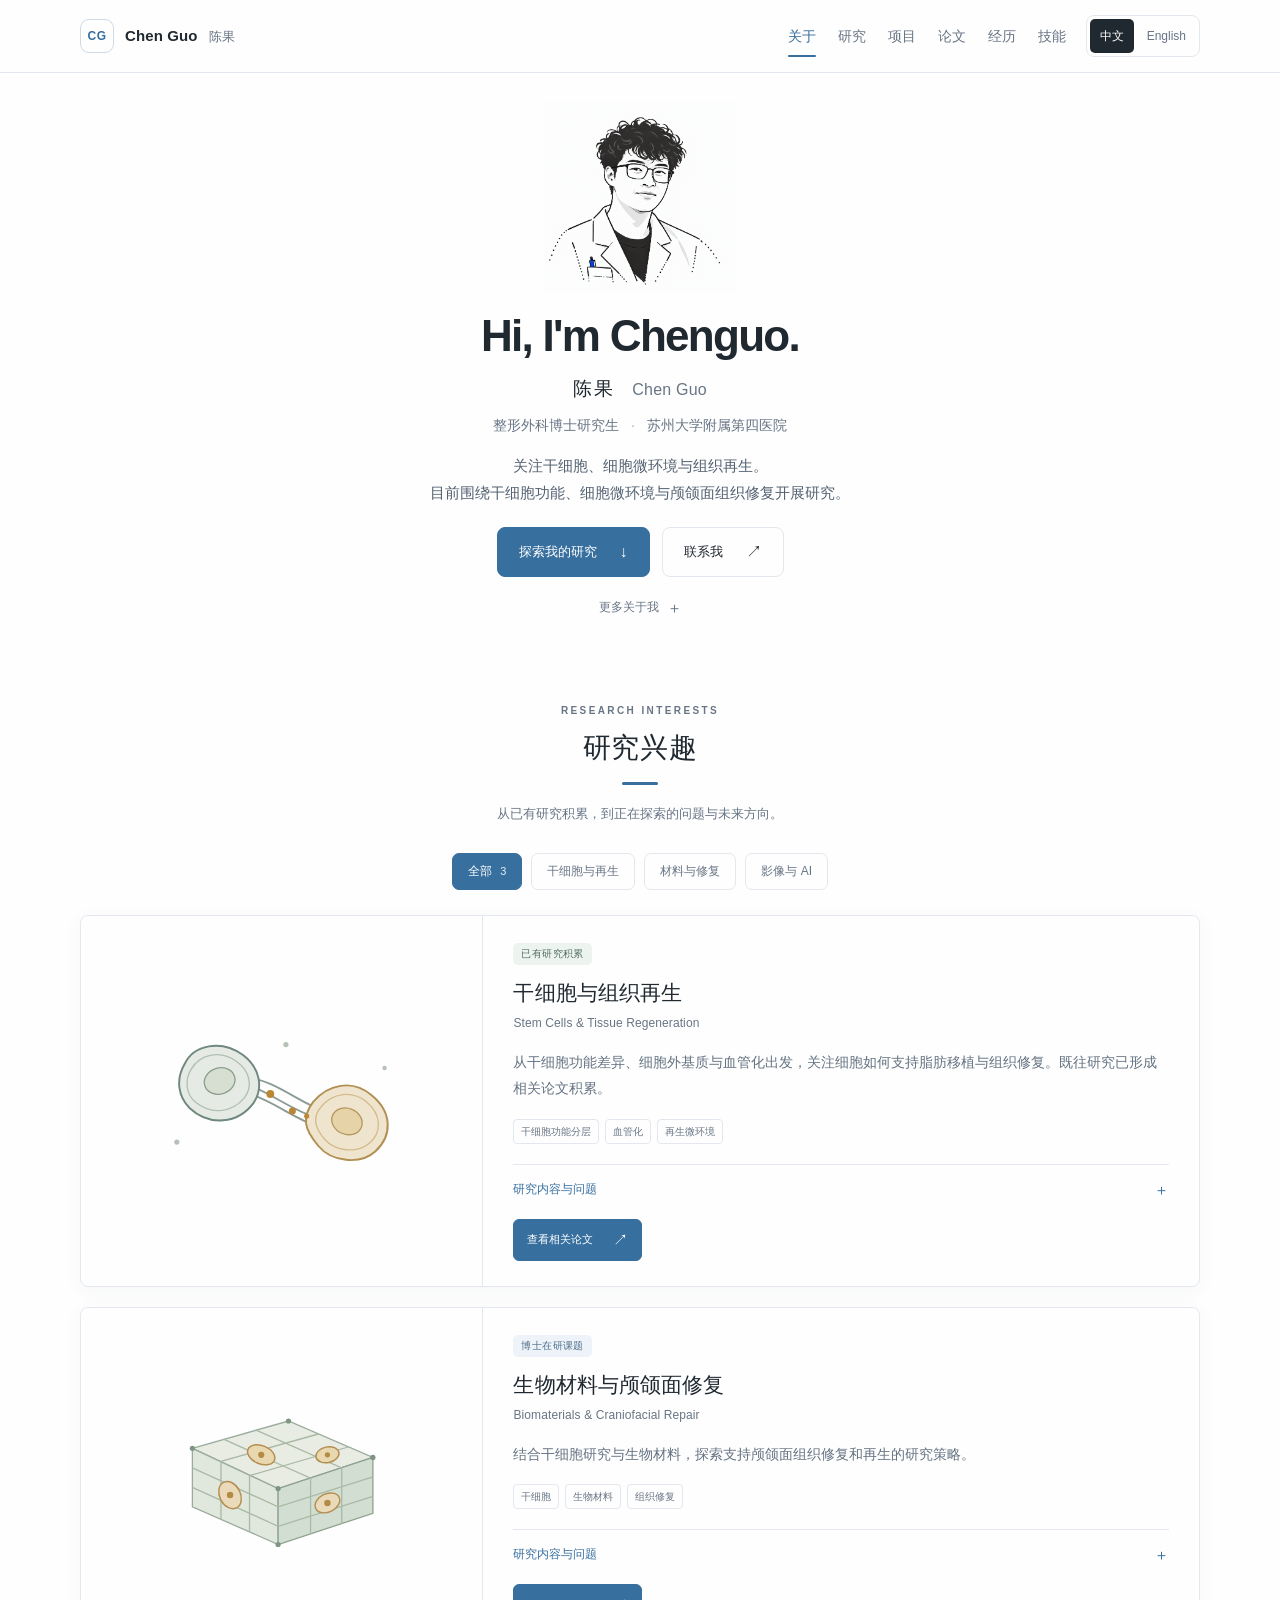
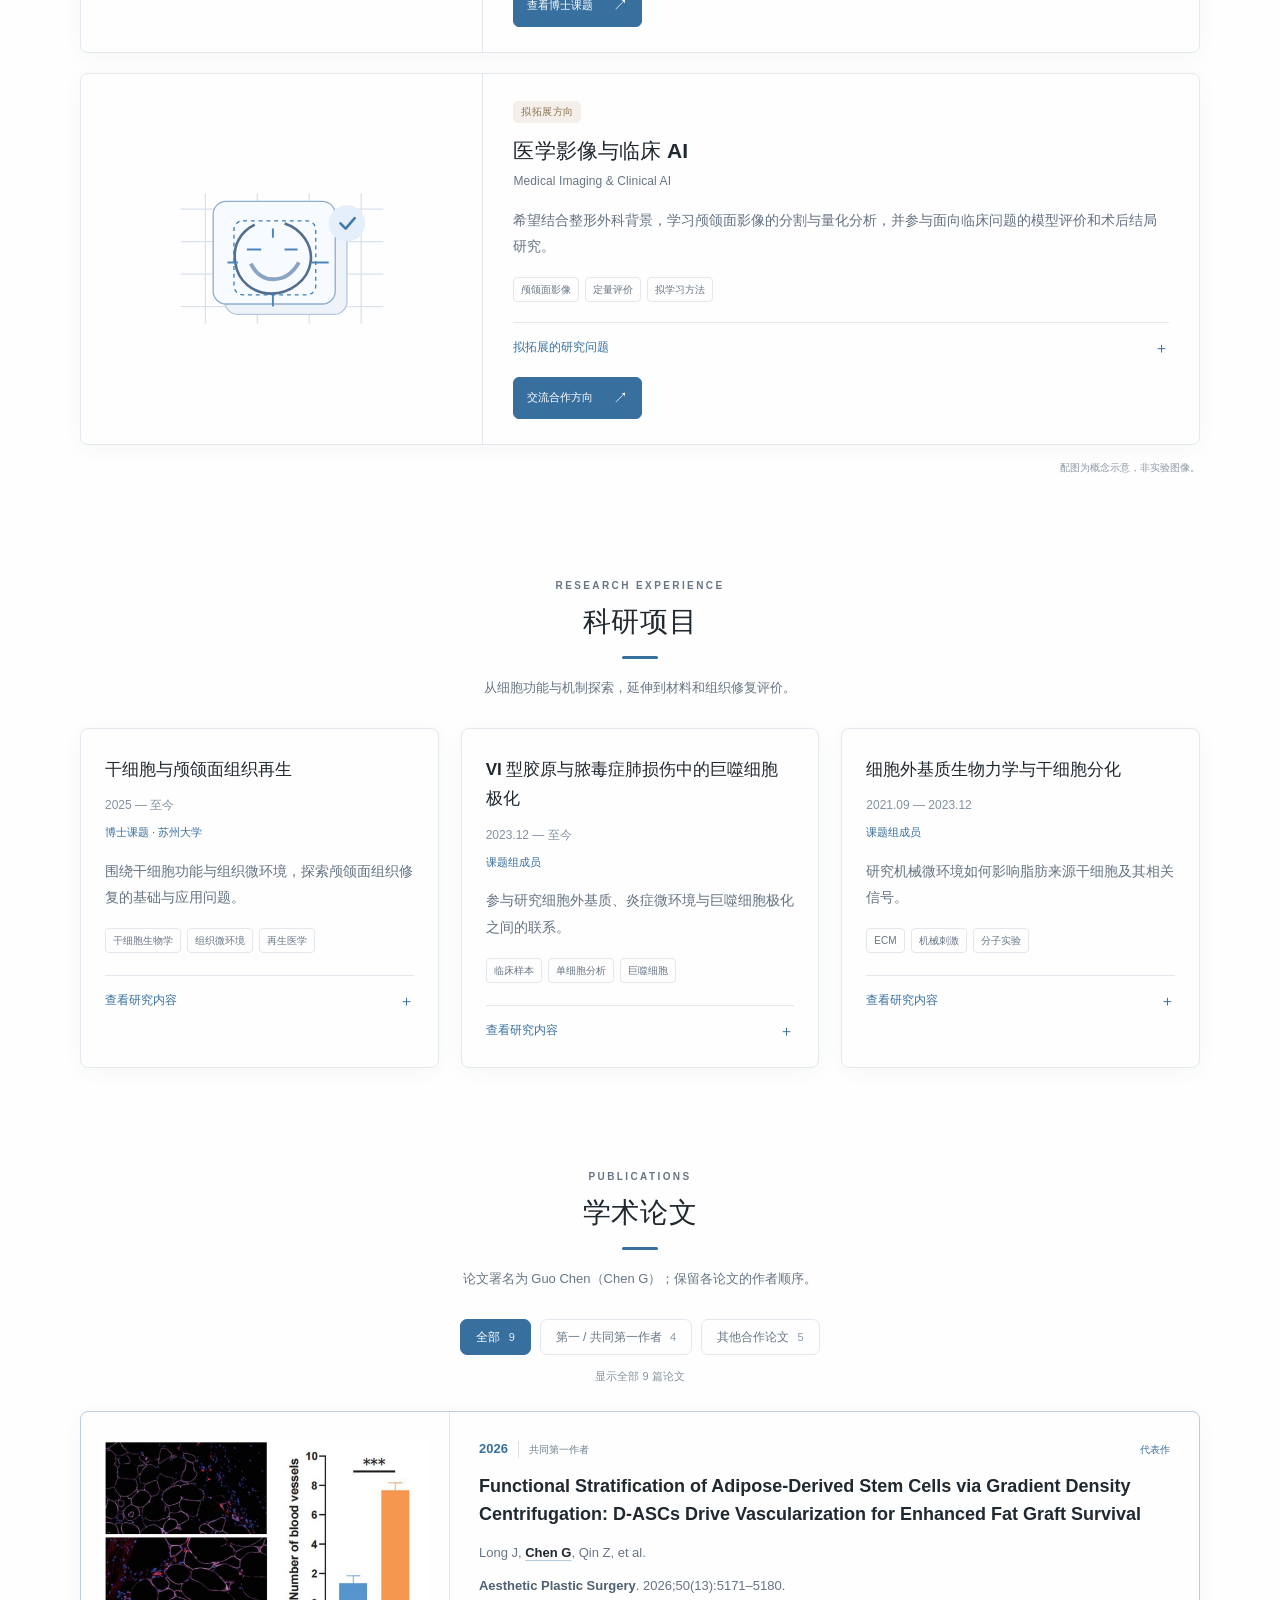
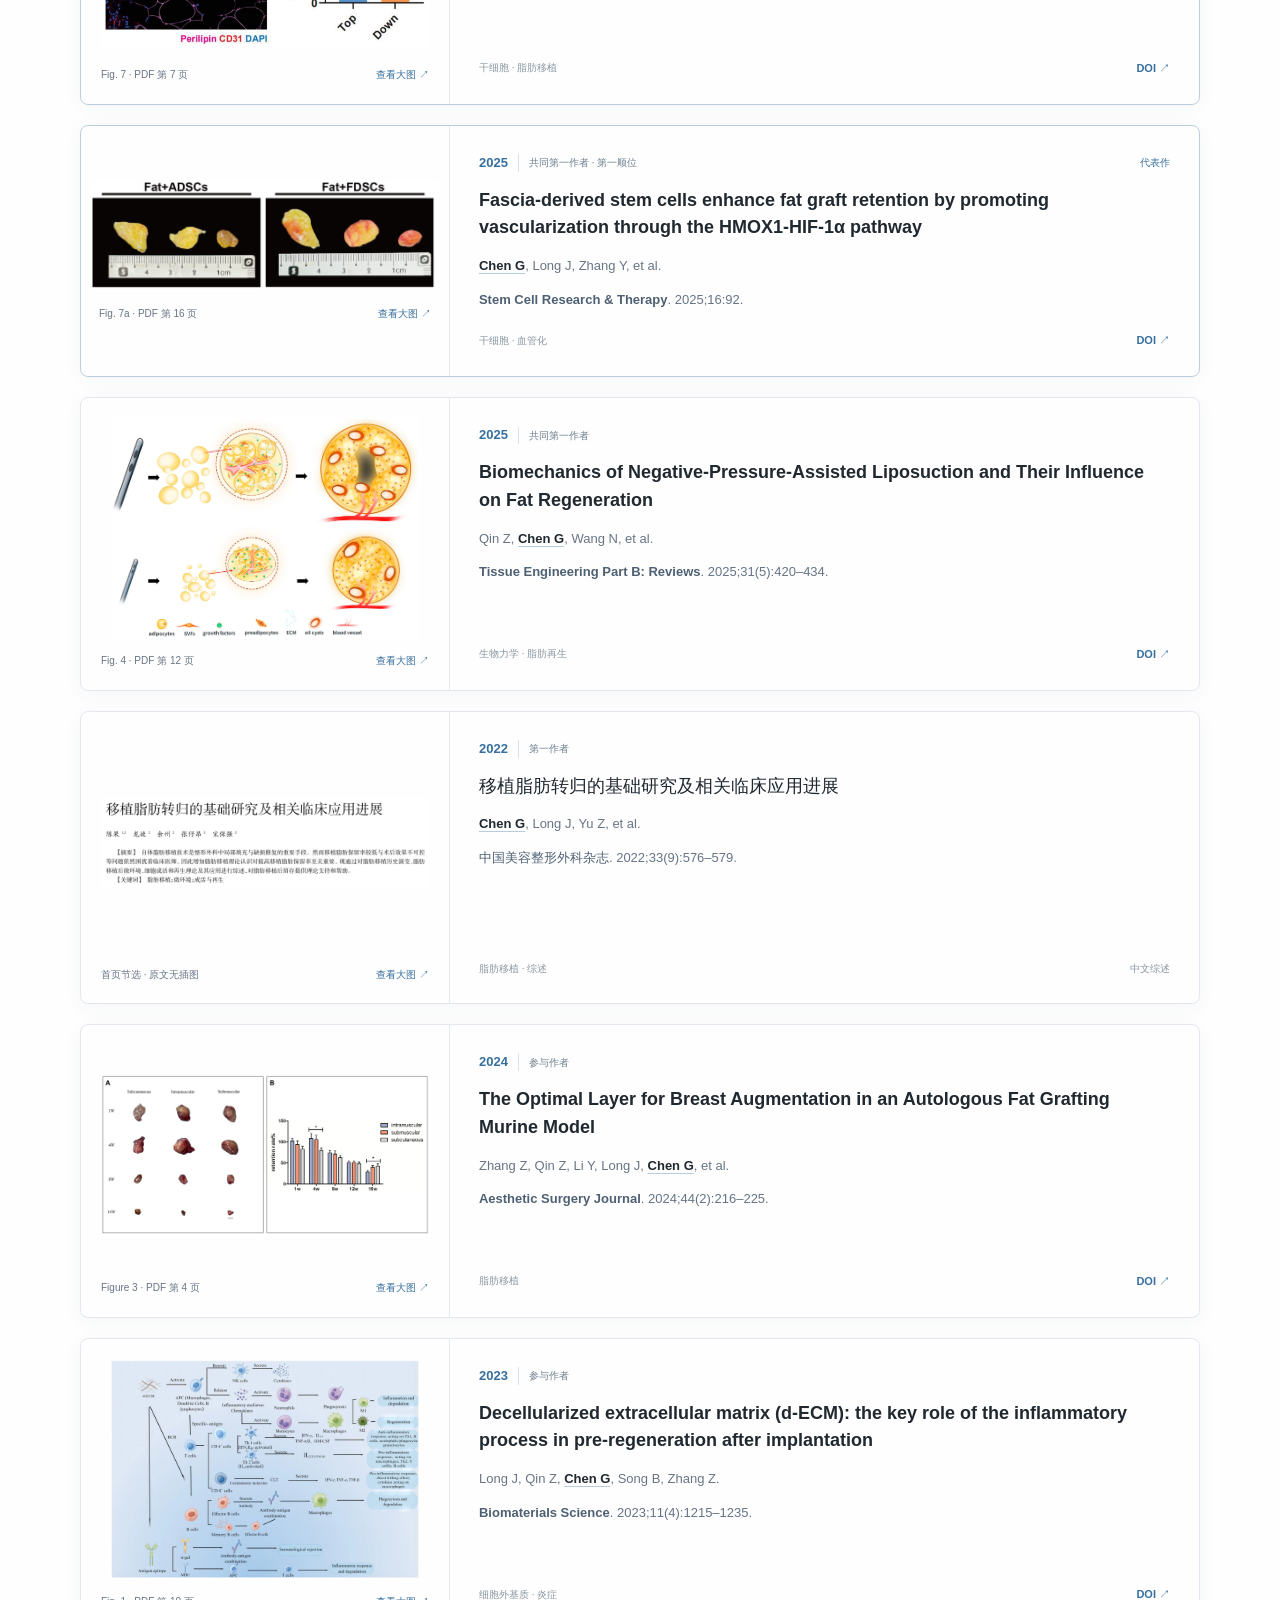
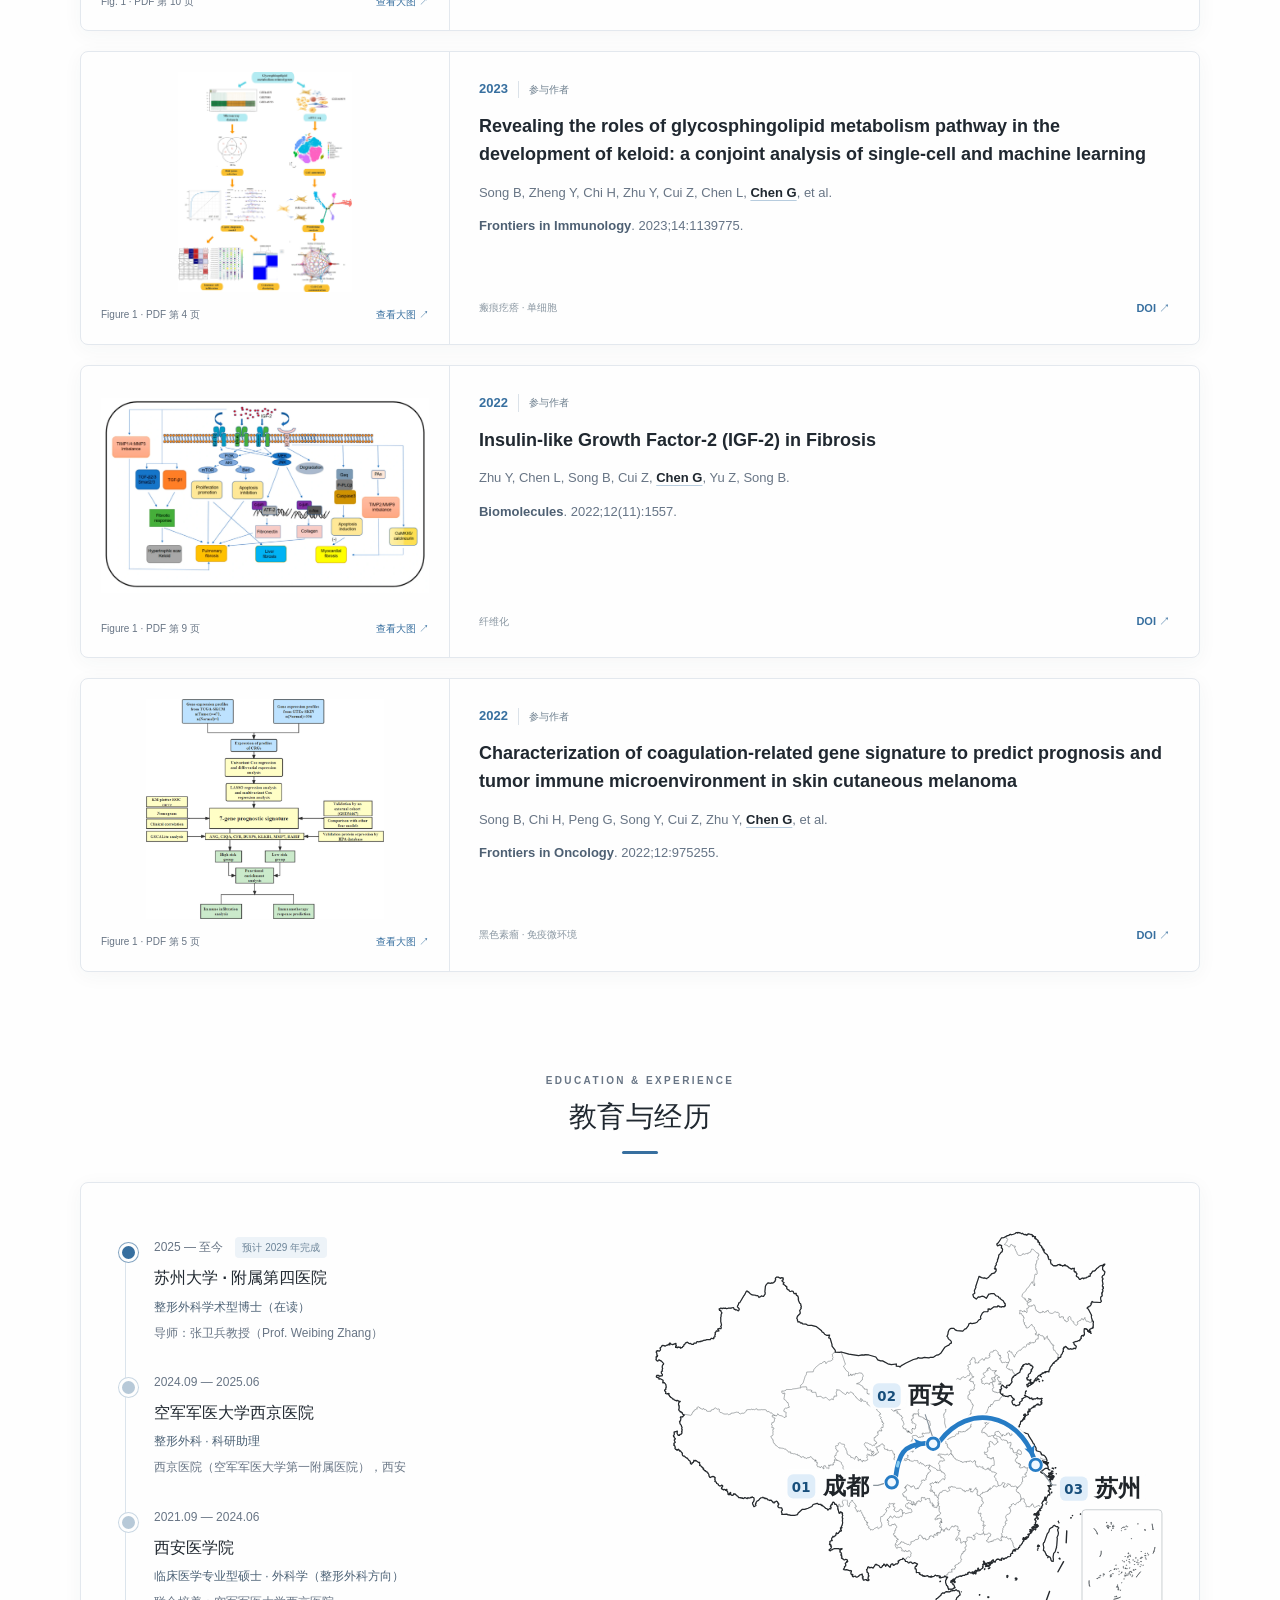
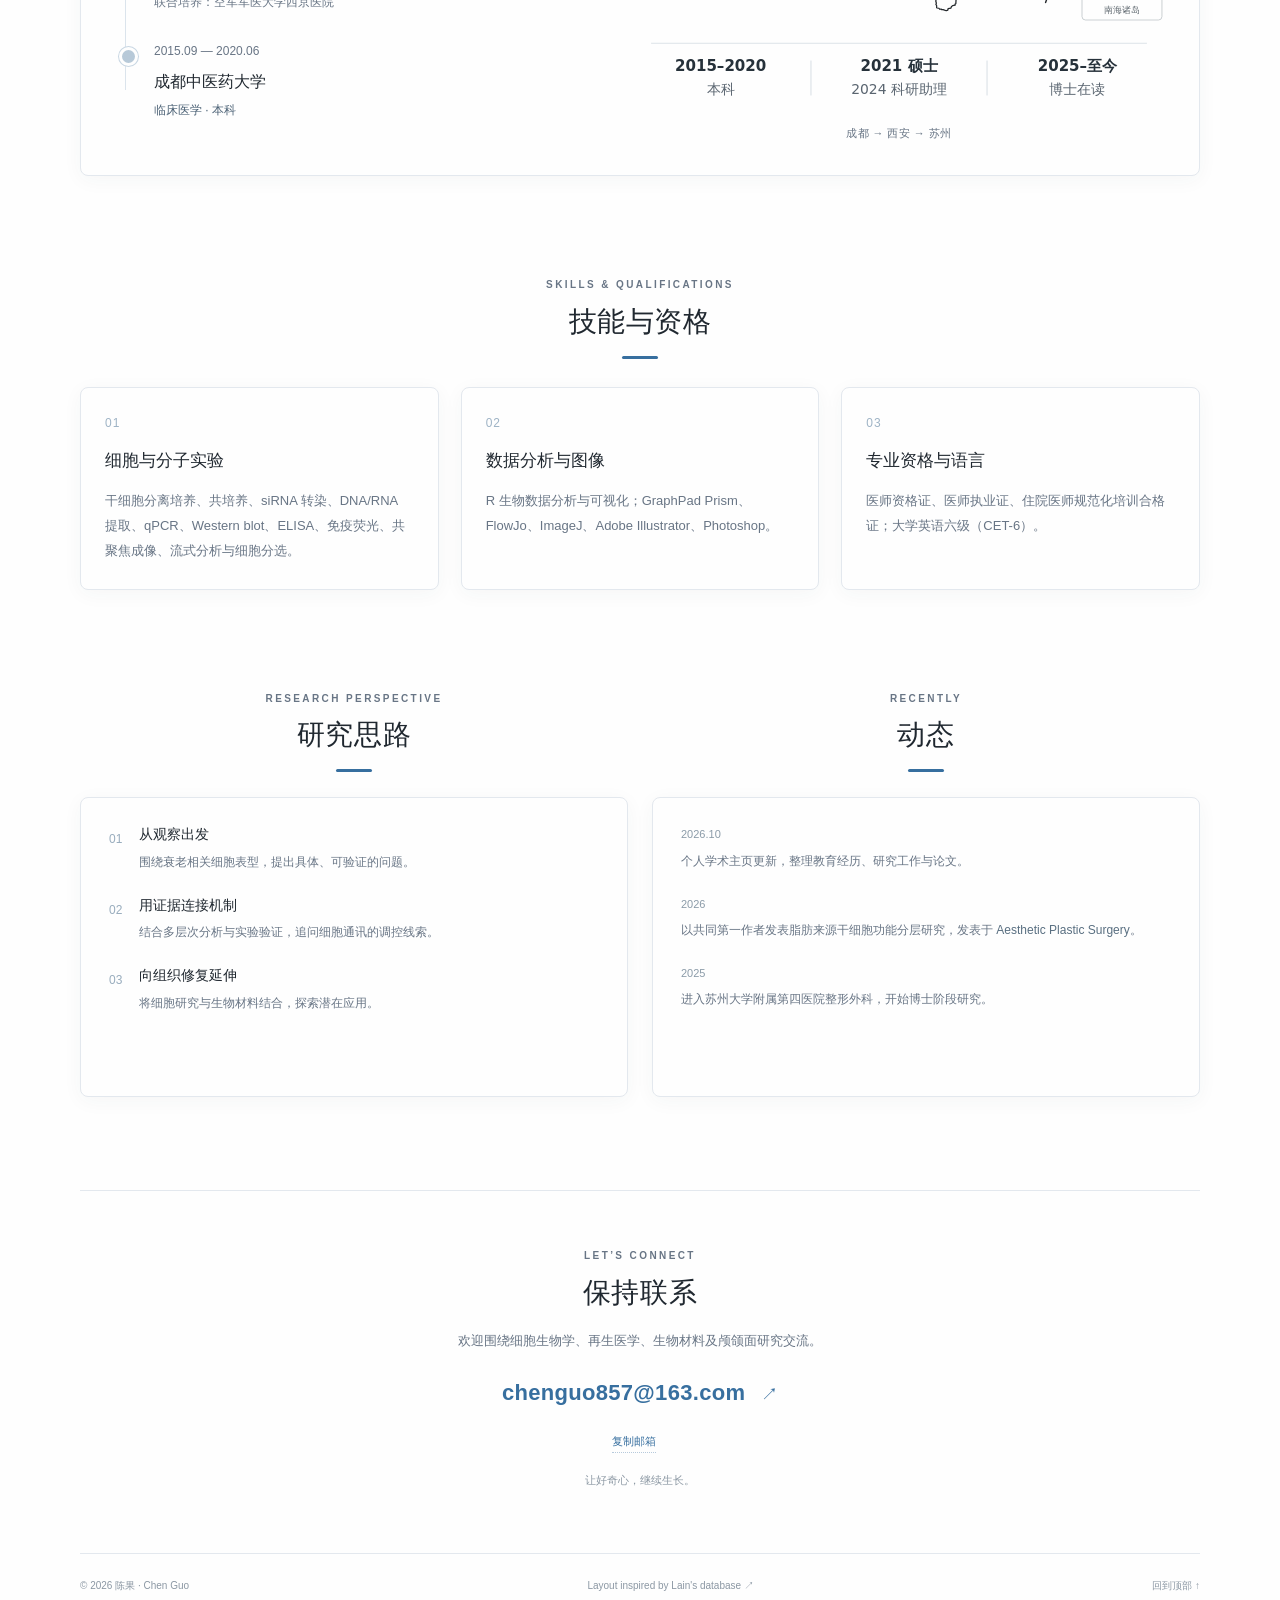
==== index.html @ 443406a1 "Publish academic homepage with general research overview" ====
<!doctype html>
<html lang="zh-CN"><head>
<meta charset="utf-8"><meta name="viewport" content="width=device-width,initial-scale=1"><meta name="theme-color" content="#fefefe">
<meta name="description" content="陈果 Chen Guo，苏州大学附属第四医院整形外科博士研究生。关注干细胞、组织再生与颅颌面修复，拟拓展医学影像与临床 AI。包含教育经历、科研经历及学术论文。"><meta name="author" content="陈果 Chen Guo">
<title>陈果 Chen Guo | Academic Homepage</title><link rel="icon" href="icon.svg" type="image/svg+xml"><link rel="stylesheet" href="style.css?v=20261116-bilingual">
<link rel="alternate" hreflang="zh-CN" href="index.html"><link rel="alternate" hreflang="en" href="en.html">
</head>
<body><a class="skip" href="#main">跳至正文</a>
<header class="site-header"><div class="header-inner"><a class="brand" href="#top" aria-label="陈果 Chen Guo，返回顶部"><span class="brand-mark" aria-hidden="true">CG</span><span>Chen Guo <span class="brand-cn">陈果</span></span></a><nav class="site-nav" aria-label="章节导航"><a href="#about">关于</a><a href="#research">研究</a><a href="#projects">项目</a><a href="#publications">论文</a><a href="#experience">经历</a><a href="#skills">技能</a></nav><nav class="language-switch" aria-label="语言切换"><a href="index.html" lang="zh-CN" hreflang="zh-CN" aria-current="page" data-language-link>中文</a><a href="en.html" lang="en" hreflang="en" aria-label="Switch to English" data-language-link>English</a></nav></div></header>
<main id="main"><div id="top" class="top-anchor"></div>
<section class="intro container" id="about" aria-labelledby="intro-title">
<img class="portrait" src="images/chenguo-portrait-sketch.png" alt="陈果 Chen Guo 的简笔画头像" width="216" height="216">
<h1 id="intro-title" lang="en">Hi, I'm Chenguo.</h1><p class="identity-name">陈果 <span lang="en">Chen Guo</span></p>
<p class="identity-role">整形外科博士研究生 <span class="separator">·</span> 苏州大学附属第四医院</p>
<p class="intro-description">关注干细胞、细胞微环境与组织再生。<br class="desktop-break">目前围绕干细胞功能、细胞微环境与颅颌面组织修复开展研究。</p>
<div class="intro-actions"><a class="button primary" href="#research">探索我的研究 <span aria-hidden="true">↓</span></a><a class="button secondary" href="mailto:chenguo857@163.com">联系我 <span aria-hidden="true">↗</span></a></div>
<details class="about-detail"><summary>更多关于我 <span aria-hidden="true">＋</span></summary><div><p>我目前在<strong>苏州大学附属第四医院整形外科</strong>攻读学术型博士学位，导师为<strong>张卫兵教授</strong>。博士研究聚焦干细胞生物学、组织再生及其在颅颌面修复中的应用。</p><p>我的既往研究涉及细胞外基质、干细胞分化与脂肪移植。目前关注细胞微环境与生物材料在组织修复中的作用。</p><p class="english-bio" lang="en">Exploring how cells connect, communicate, and contribute to tissue repair.</p></div></details>
</section>
<section class="section container" id="research" aria-labelledby="research-title"><div class="section-heading"><p class="section-kicker" lang="en">RESEARCH INTERESTS</p><h2 id="research-title">研究兴趣</h2><p class="section-description">从已有研究积累，到正在探索的问题与未来方向。</p></div>
<div class="filters" role="group" aria-label="按研究方向筛选"><button type="button" class="active" data-filter="all" aria-pressed="true">全部 <span>3</span></button><button type="button" data-filter="cell" aria-pressed="false">干细胞与再生</button><button type="button" data-filter="material" aria-pressed="false">材料与修复</button><button type="button" data-filter="imaging" aria-pressed="false">影像与 AI</button></div><p id="filter-status" class="sr-only" role="status" aria-live="polite">显示全部 3 个研究方向</p>
<div class="research-grid"><article class="card research-card" data-category="cell" id="research-cell">
    <div class="card-visual"><img src="images/cells.svg" alt="细胞连接与物质交流的概念示意" width="200" height="130"></div>
    <div class="card-body"><span class="status published">已有研究积累</span><h3>干细胞与组织再生</h3><p class="card-english" lang="en">Stem Cells &amp; Tissue Regeneration</p><p class="card-description">从干细胞功能差异、细胞外基质与血管化出发，关注细胞如何支持脂肪移植与组织修复。既往研究已形成相关论文积累。</p><div class="tags"><span>干细胞功能分层</span><span>血管化</span><span>再生微环境</span></div>
    <details class="card-details"><summary>研究内容与问题<span aria-hidden="true">＋</span></summary><div class="topic-detail"><h4>干细胞功能与微环境</h4><p>关注干细胞的功能特点，以及细胞与周围微环境之间的相互作用。</p><p>细胞状态与微环境如何共同影响组织修复？</p></div><div class="topic-detail"><h4>细胞异质性与组织再生</h4><p>结合细胞生物学与生物信息学研究，理解细胞状态差异及其与组织再生的联系。</p><p>如何从细胞功能差异中寻找组织修复的研究线索？</p></div></details>
    <a class="card-link" href="#publications">查看相关论文<span aria-hidden="true">↗</span></a></div></article><article class="card research-card" data-category="material" id="research-material">
    <div class="card-visual"><img src="images/hydrogel.svg" alt="水凝胶负载细胞的概念示意" width="200" height="130"></div>
    <div class="card-body"><span class="status ongoing">博士在研课题</span><h3>生物材料与颅颌面修复</h3><p class="card-english" lang="en">Biomaterials &amp; Craniofacial Repair</p><p class="card-description">结合干细胞研究与生物材料，探索支持颅颌面组织修复和再生的研究策略。</p><div class="tags"><span>干细胞</span><span>生物材料</span><span>组织修复</span></div>
    <details class="card-details"><summary>研究内容与问题<span aria-hidden="true">＋</span></summary><div class="topic-detail"><h4>生物材料与组织修复</h4><p>关注材料的生物相容性、细胞相互作用及其在组织修复中的应用潜力。</p><p>如何通过生物材料研究，为组织再生提供支持？</p></div></details>
    <a class="card-link" href="#projects">查看博士课题<span aria-hidden="true">↗</span></a></div></article><article class="card research-card" data-category="imaging" id="research-imaging">
    <div class="card-visual"><img src="images/imaging.svg" alt="影像分割与定量评价的概念示意" width="200" height="130"></div>
    <div class="card-body"><span class="status future">拟拓展方向</span><h3>医学影像与临床 AI</h3><p class="card-english" lang="en">Medical Imaging &amp; Clinical AI</p><p class="card-description">希望结合整形外科背景，学习颅颌面影像的分割与量化分析，并参与面向临床问题的模型评价和术后结局研究。</p><div class="tags"><span>颅颌面影像</span><span>定量评价</span><span>拟学习方法</span></div>
    <details class="card-details"><summary>拟拓展的研究问题<span aria-hidden="true">＋</span></summary><div class="topic-detail"><h4>希望学习与参与的工作</h4><p>从具体的临床任务出发，学习医学图像处理、三维形态分析及基础模型应用，关注标注质量、模型验证与评价指标的临床意义。</p><p>这一方向是后续研究兴趣，拟在数据与技术指导落实后开展。</p></div></details>
    <a class="card-link" href="#contact">交流合作方向<span aria-hidden="true">↗</span></a></div></article></div><p class="image-note">配图为概念示意，非实验图像。</p></section>
<section class="section container" id="projects" aria-labelledby="projects-title"><div class="section-heading"><p class="section-kicker" lang="en">RESEARCH EXPERIENCE</p><h2 id="projects-title">科研项目</h2><p class="section-description">从细胞功能与机制探索，延伸到材料和组织修复评价。</p></div><div class="project-grid"><article class="card project-card" id="project-regeneration"><div class="project-heading"><h3>干细胞与颅颌面组织再生</h3><span>2025 — 至今</span></div><p class="project-role">博士课题 · 苏州大学</p><p class="card-description">围绕干细胞功能与组织微环境，探索颅颌面组织修复的基础与应用问题。</p><div class="tags"><span>干细胞生物学</span><span>组织微环境</span><span>再生医学</span></div><details class="card-details"><summary>查看研究内容<span aria-hidden="true">＋</span></summary><div class="project-detail"><p>开展干细胞与组织再生相关研究，关注细胞功能、局部微环境及组织修复过程之间的联系。</p><p>结合细胞生物学、生物信息学和生物材料研究，探索具有潜在转化价值的组织修复策略。</p></div></details></article><article class="card project-card" id="project-collagen"><div class="project-heading"><h3>VI 型胶原与脓毒症肺损伤中的巨噬细胞极化</h3><span>2023.12 — 至今</span></div><p class="project-role">课题组成员</p><p class="card-description">参与研究细胞外基质、炎症微环境与巨噬细胞极化之间的联系。</p><div class="tags"><span>临床样本</span><span>单细胞分析</span><span>巨噬细胞</span></div><details class="card-details"><summary>查看研究内容<span aria-hidden="true">＋</span></summary><div class="project-detail"><p>参与临床血液样本收集、单细胞数据分析与 R 可视化；开展脂肪来源干细胞脱细胞基质的制备与表征、蛋白表达检测及小鼠脓毒症模型研究。</p><p>参与统计分析、科研图件制作与论文撰写。</p></div></details></article><article class="card project-card" id="project-ecm"><div class="project-heading"><h3>细胞外基质生物力学与干细胞分化</h3><span>2021.09 — 2023.12</span></div><p class="project-role">课题组成员</p><p class="card-description">研究机械微环境如何影响脂肪来源干细胞及其相关信号。</p><div class="tags"><span>ECM</span><span>机械刺激</span><span>分子实验</span></div><details class="card-details"><summary>查看研究内容<span aria-hidden="true">＋</span></summary><div class="project-detail"><p>开展机械刺激下的脂肪来源干细胞培养、脱细胞基质制备与表征，使用 Western blot 和免疫荧光研究 ITGαV/FAK/c-Myc 相关信号。</p><p>参与定量分析、可视化与论文撰写。</p></div></details></article></div></section>
<section class="section container" id="publications" aria-labelledby="publications-title"><div class="section-heading"><p class="section-kicker" lang="en">PUBLICATIONS</p><h2 id="publications-title">学术论文</h2><p class="section-description">论文署名为 Guo Chen（Chen G）；保留各论文的作者顺序。</p></div>
<div class="publication-toolbar"><div class="filters" role="group" aria-label="按作者身份筛选论文"><button type="button" class="active" data-pub-filter="all" aria-pressed="true">全部 <span>9</span></button><button type="button" data-pub-filter="lead" aria-pressed="false">第一 / 共同第一作者 <span>4</span></button><button type="button" data-pub-filter="other" aria-pressed="false">其他合作论文 <span>5</span></button></div><p id="publication-status" role="status" aria-live="polite">显示全部 9 篇论文</p></div>
<div class="publication-grid"><article class="card paper-card featured" data-pub-group="lead"><figure class="paper-figure" data-label="Fig. 7 · PDF 第 7 页"><a class="paper-figure-link" href="images/publications/paper-01.webp" data-figure-open aria-label="放大查看：Functional Stratification of Adipose-Derived Stem Cells via Gradient Density Centrifugation: D-ASCs Drive Vascularization for Enhanced Fat Graft Survival · Fig. 7"><img src="images/publications/paper-01.webp" alt="不同密度脂肪来源干细胞辅助移植后的免疫荧光图和血管数量比较，含 Perilipin、CD31、DAPI 图例及 Top、Down 组定量。" width="1200" height="771" loading="lazy" decoding="async"></a><figcaption><span>Fig. 7 · PDF 第 7 页</span><a href="images/publications/paper-01.webp" data-figure-open aria-label="查看Fig. 7大图：Functional Stratification of Adipose-Derived Stem Cells via Gradient Density Centrifugation: D-ASCs Drive Vascularization for Enhanced Fat Graft Survival">查看大图 ↗</a></figcaption></figure><div class="paper-body"><div class="publication-top"><span class="paper-year">2026</span><span class="author-role">共同第一作者</span><span class="featured-label">代表作</span></div><h3 class="paper-title"><a href="https://doi.org/10.1007/s00266-026-05870-8" target="_blank" rel="noopener noreferrer">Functional Stratification of Adipose-Derived Stem Cells via Gradient Density Centrifugation: D-ASCs Drive Vascularization for Enhanced Fat Graft Survival</a></h3><div class="entry-copy"><p class="paper-authors">Long J, <strong>Chen G</strong>, Qin Z, et al.</p><p class="paper-journal"><em>Aesthetic Plastic Surgery</em>. 2026;50(13):5171–5180.</p><div class="paper-meta"><span>干细胞 · 脂肪移植</span><a class="paper-link" href="https://doi.org/10.1007/s00266-026-05870-8" target="_blank" rel="noopener noreferrer">DOI ↗</a></div></div></div></article><article class="card paper-card featured paper-card--fascia" data-pub-group="lead"><figure class="paper-figure" data-label="Fig. 7a · PDF 第 16 页"><a class="paper-figure-link" href="images/publications/paper-02-fig7a-tight.webp" data-figure-open aria-label="放大查看：Fascia-derived stem cells enhance fat graft retention by promoting vascularization through the HMOX1-HIF-1α pathway · Fig. 7a"><img src="images/publications/paper-02-fig7a-tight.webp" alt="Fig. 7a：Fat+ADSCs 与 Fat+FDSCs 两组脂肪移植物的大体照片，各组从左至右为移植后第7、14、30天，保留组名及标尺。" width="1423" height="455" loading="lazy" decoding="async"></a><figcaption><span>Fig. 7a · PDF 第 16 页</span><a href="images/publications/paper-02-fig7a-tight.webp" data-figure-open aria-label="查看Fig. 7a大图：Fascia-derived stem cells enhance fat graft retention by promoting vascularization through the HMOX1-HIF-1α pathway">查看大图 ↗</a></figcaption></figure><div class="paper-body"><div class="publication-top"><span class="paper-year">2025</span><span class="author-role">共同第一作者 · 第一顺位</span><span class="featured-label">代表作</span></div><h3 class="paper-title"><a href="https://doi.org/10.1186/s13287-025-04204-w" target="_blank" rel="noopener noreferrer">Fascia-derived stem cells enhance fat graft retention by promoting vascularization through the HMOX1-HIF-1α pathway</a></h3><div class="entry-copy"><p class="paper-authors"><strong>Chen G</strong>, Long J, Zhang Y, et al.</p><p class="paper-journal"><em>Stem Cell Research &amp; Therapy</em>. 2025;16:92.</p><div class="paper-meta"><span>干细胞 · 血管化</span><a class="paper-link" href="https://doi.org/10.1186/s13287-025-04204-w" target="_blank" rel="noopener noreferrer">DOI ↗</a></div></div></div></article><article class="card paper-card" data-pub-group="lead"><figure class="paper-figure" data-label="Fig. 4 · PDF 第 12 页"><a class="paper-figure-link" href="images/publications/paper-03.webp" data-figure-open aria-label="放大查看：Biomechanics of Negative-Pressure-Assisted Liposuction and Their Influence on Fat Regeneration · Fig. 4"><img src="images/publications/paper-03.webp" alt="原文机制示意图：不同尺寸抽脂套管获得的脂肪颗粒、微结构及移植后转归的拟议关系，附脂肪细胞、SVFs、生长因子、前脂肪细胞、ECM、油囊和血管图例。" width="1357" height="970" loading="lazy" decoding="async"></a><figcaption><span>Fig. 4 · PDF 第 12 页</span><a href="images/publications/paper-03.webp" data-figure-open aria-label="查看Fig. 4大图：Biomechanics of Negative-Pressure-Assisted Liposuction and Their Influence on Fat Regeneration">查看大图 ↗</a></figcaption></figure><div class="paper-body"><div class="publication-top"><span class="paper-year">2025</span><span class="author-role">共同第一作者</span></div><h3 class="paper-title"><a href="https://doi.org/10.1089/ten.teb.2024.0186" target="_blank" rel="noopener noreferrer">Biomechanics of Negative-Pressure-Assisted Liposuction and Their Influence on Fat Regeneration</a></h3><div class="entry-copy"><p class="paper-authors">Qin Z, <strong>Chen G</strong>, Wang N, et al.</p><p class="paper-journal"><em>Tissue Engineering Part B: Reviews</em>. 2025;31(5):420–434.</p><div class="paper-meta"><span>生物力学 · 脂肪再生</span><a class="paper-link" href="https://doi.org/10.1089/ten.teb.2024.0186" target="_blank" rel="noopener noreferrer">DOI ↗</a></div></div></div></article><article class="card paper-card" data-pub-group="lead"><figure class="paper-figure" data-label="首页节选 · 原文无插图"><a class="paper-figure-link" href="images/publications/paper-04.webp" data-figure-open aria-label="放大查看：移植脂肪转归的基础研究及相关临床应用进展 · 首页节选"><img src="images/publications/paper-04.webp" alt="中文综述首页的题名、作者与摘要；原文无插图" width="1488" height="408" loading="lazy" decoding="async"></a><figcaption><span>首页节选 · 原文无插图</span><a href="images/publications/paper-04.webp" data-figure-open aria-label="查看首页节选大图：移植脂肪转归的基础研究及相关临床应用进展">查看大图 ↗</a></figcaption></figure><div class="paper-body"><div class="publication-top"><span class="paper-year">2022</span><span class="author-role">第一作者</span></div><h3 class="paper-title">移植脂肪转归的基础研究及相关临床应用进展</h3><div class="entry-copy"><p class="paper-authors"><strong>Chen G</strong>, Long J, Yu Z, et al.</p><p class="paper-journal"><em>中国美容整形外科杂志</em>. 2022;33(9):576–579.</p><div class="paper-meta"><span>脂肪移植 · 综述</span><span class="paper-language">中文综述</span></div></div></div></article><article class="card paper-card" data-pub-group="other"><figure class="paper-figure" data-label="Figure 3 · PDF 第 4 页"><a class="paper-figure-link" href="images/publications/paper-05.webp" data-figure-open aria-label="放大查看：The Optimal Layer for Breast Augmentation in an Autologous Fat Grafting Murine Model · Figure 3"><img src="images/publications/paper-05.webp" alt="图3的A、B两个子图：皮下、肌内和肌下脂肪移植物在1至16周的宏观形态和保留率比较，保留三组图例和比例尺。" width="1500" height="730" loading="lazy" decoding="async"></a><figcaption><span>Figure 3 · PDF 第 4 页</span><a href="images/publications/paper-05.webp" data-figure-open aria-label="查看Figure 3大图：The Optimal Layer for Breast Augmentation in an Autologous Fat Grafting Murine Model">查看大图 ↗</a></figcaption></figure><div class="paper-body"><div class="publication-top"><span class="paper-year">2024</span><span class="author-role">参与作者</span></div><h3 class="paper-title"><a href="https://doi.org/10.1093/asj/sjad201" target="_blank" rel="noopener noreferrer">The Optimal Layer for Breast Augmentation in an Autologous Fat Grafting Murine Model</a></h3><div class="entry-copy"><p class="paper-authors">Zhang Z, Qin Z, Li Y, Long J, <strong>Chen G</strong>, et al.</p><p class="paper-journal"><em>Aesthetic Surgery Journal</em>. 2024;44(2):216–225.</p><div class="paper-meta"><span>脂肪移植</span><a class="paper-link" href="https://doi.org/10.1093/asj/sjad201" target="_blank" rel="noopener noreferrer">DOI ↗</a></div></div></div></article><article class="card paper-card" data-pub-group="other"><figure class="paper-figure" data-label="Fig. 1 · PDF 第 10 页"><a class="paper-figure-link" href="images/publications/paper-06.webp" data-figure-open aria-label="放大查看：Decellularized extracellular matrix (d-ECM): the key role of the inflammatory process in pre-regeneration after implantation · Fig. 1"><img src="images/publications/paper-06.webp" alt="原文机制总览：脱细胞细胞外基质植入后，抗原呈递细胞、中性粒细胞、巨噬细胞及T/B细胞参与的先天和适应性免疫反应，以及炎症降解、再生和免疫排斥等结局。" width="1600" height="1136" loading="lazy" decoding="async"></a><figcaption><span>Fig. 1 · PDF 第 10 页</span><a href="images/publications/paper-06.webp" data-figure-open aria-label="查看Fig. 1大图：Decellularized extracellular matrix (d-ECM): the key role of the inflammatory process in pre-regeneration after implantation">查看大图 ↗</a></figcaption></figure><div class="paper-body"><div class="publication-top"><span class="paper-year">2023</span><span class="author-role">参与作者</span></div><h3 class="paper-title"><a href="https://doi.org/10.1039/d2bm01204a" target="_blank" rel="noopener noreferrer">Decellularized extracellular matrix (d-ECM): the key role of the inflammatory process in pre-regeneration after implantation</a></h3><div class="entry-copy"><p class="paper-authors">Long J, Qin Z, <strong>Chen G</strong>, Song B, Zhang Z.</p><p class="paper-journal"><em>Biomaterials Science</em>. 2023;11(4):1215–1235.</p><div class="paper-meta"><span>细胞外基质 · 炎症</span><a class="paper-link" href="https://doi.org/10.1039/d2bm01204a" target="_blank" rel="noopener noreferrer">DOI ↗</a></div></div></div></article><article class="card paper-card" data-pub-group="other"><figure class="paper-figure" data-label="Figure 1 · PDF 第 4 页"><a class="paper-figure-link" href="images/publications/paper-07.webp" data-figure-open aria-label="放大查看：Revealing the roles of glycosphingolipid metabolism pathway in the development of keloid: a conjoint analysis of single-cell and machine learning · Figure 1"><img src="images/publications/paper-07.webp" alt="瘢痕疙瘩糖鞘脂代谢研究流程图，展示微阵列与单细胞数据两条分析路径" width="1440" height="1814" loading="lazy" decoding="async"></a><figcaption><span>Figure 1 · PDF 第 4 页</span><a href="images/publications/paper-07.webp" data-figure-open aria-label="查看Figure 1大图：Revealing the roles of glycosphingolipid metabolism pathway in the development of keloid: a conjoint analysis of single-cell and machine learning">查看大图 ↗</a></figcaption></figure><div class="paper-body"><div class="publication-top"><span class="paper-year">2023</span><span class="author-role">参与作者</span></div><h3 class="paper-title"><a href="https://doi.org/10.3389/fimmu.2023.1139775" target="_blank" rel="noopener noreferrer">Revealing the roles of glycosphingolipid metabolism pathway in the development of keloid: a conjoint analysis of single-cell and machine learning</a></h3><div class="entry-copy"><p class="paper-authors">Song B, Zheng Y, Chi H, Zhu Y, Cui Z, Chen L, <strong>Chen G</strong>, et al.</p><p class="paper-journal"><em>Frontiers in Immunology</em>. 2023;14:1139775.</p><div class="paper-meta"><span>瘢痕疙瘩 · 单细胞</span><a class="paper-link" href="https://doi.org/10.3389/fimmu.2023.1139775" target="_blank" rel="noopener noreferrer">DOI ↗</a></div></div></div></article><article class="card paper-card" data-pub-group="other"><figure class="paper-figure" data-label="Figure 1 · PDF 第 9 页"><a class="paper-figure-link" href="images/publications/paper-08.webp" data-figure-open aria-label="放大查看：Insulin-like Growth Factor-2 (IGF-2) in Fibrosis · Figure 1"><img src="images/publications/paper-08.webp" alt="原文机制总览：IGF-2及其受体关联的PI3K/Akt、JNK/c-jun、TGF-β、TIMP/MMP与CaMKIIδ/calcineurin等途径，连接细胞增殖、凋亡和细胞外基质变化与多器官纤维化。" width="1600" height="953" loading="lazy" decoding="async"></a><figcaption><span>Figure 1 · PDF 第 9 页</span><a href="images/publications/paper-08.webp" data-figure-open aria-label="查看Figure 1大图：Insulin-like Growth Factor-2 (IGF-2) in Fibrosis">查看大图 ↗</a></figcaption></figure><div class="paper-body"><div class="publication-top"><span class="paper-year">2022</span><span class="author-role">参与作者</span></div><h3 class="paper-title"><a href="https://doi.org/10.3390/biom12111557" target="_blank" rel="noopener noreferrer">Insulin-like Growth Factor-2 (IGF-2) in Fibrosis</a></h3><div class="entry-copy"><p class="paper-authors">Zhu Y, Chen L, Song B, Cui Z, <strong>Chen G</strong>, Yu Z, Song B.</p><p class="paper-journal"><em>Biomolecules</em>. 2022;12(11):1557.</p><div class="paper-meta"><span>纤维化</span><a class="paper-link" href="https://doi.org/10.3390/biom12111557" target="_blank" rel="noopener noreferrer">DOI ↗</a></div></div></div></article><article class="card paper-card" data-pub-group="other"><figure class="paper-figure" data-label="Figure 1 · PDF 第 5 页"><a class="paper-figure-link" href="images/publications/paper-09.webp" data-figure-open aria-label="放大查看：Characterization of coagulation-related gene signature to predict prognosis and tumor immune microenvironment in skin cutaneous melanoma · Figure 1"><img src="images/publications/paper-09.webp" alt="皮肤黑色素瘤七基因预后模型研究流程图，展示模型构建、外部验证和免疫浸润分析" width="1440" height="1335" loading="lazy" decoding="async"></a><figcaption><span>Figure 1 · PDF 第 5 页</span><a href="images/publications/paper-09.webp" data-figure-open aria-label="查看Figure 1大图：Characterization of coagulation-related gene signature to predict prognosis and tumor immune microenvironment in skin cutaneous melanoma">查看大图 ↗</a></figcaption></figure><div class="paper-body"><div class="publication-top"><span class="paper-year">2022</span><span class="author-role">参与作者</span></div><h3 class="paper-title"><a href="https://doi.org/10.3389/fonc.2022.975255" target="_blank" rel="noopener noreferrer">Characterization of coagulation-related gene signature to predict prognosis and tumor immune microenvironment in skin cutaneous melanoma</a></h3><div class="entry-copy"><p class="paper-authors">Song B, Chi H, Peng G, Song Y, Cui Z, Zhu Y, <strong>Chen G</strong>, et al.</p><p class="paper-journal"><em>Frontiers in Oncology</em>. 2022;12:975255.</p><div class="paper-meta"><span>黑色素瘤 · 免疫微环境</span><a class="paper-link" href="https://doi.org/10.3389/fonc.2022.975255" target="_blank" rel="noopener noreferrer">DOI ↗</a></div></div></div></article></div></section>
<section class="section container" id="experience" aria-labelledby="experience-title"><div class="section-heading"><p class="section-kicker" lang="en">EDUCATION &amp; EXPERIENCE</p><h2 id="experience-title">教育与经历</h2></div><div class="card timeline-card experience-layout"><div class="timeline">
<article class="timeline-entry"><div class="timeline-date">2025 — 至今<span>预计 2029 年完成</span></div><div><h3>苏州大学 · 附属第四医院</h3><p class="position">整形外科学术型博士（在读）</p><p>导师：张卫兵教授（Prof. Weibing Zhang）</p></div></article>
<article class="timeline-entry"><div class="timeline-date">2024.09 — 2025.06</div><div><h3>空军军医大学西京医院</h3><p class="position">整形外科 · 科研助理</p><p>西京医院（空军军医大学第一附属医院），西安</p></div></article>
<article class="timeline-entry"><div class="timeline-date">2021.09 — 2024.06</div><div><h3>西安医学院</h3><p class="position">临床医学专业型硕士 · 外科学（整形外科方向）</p><p>联合培养：空军军医大学西京医院</p></div></article>
<article class="timeline-entry"><div class="timeline-date">2015.09 — 2020.06</div><div><h3>成都中医药大学</h3><p class="position">临床医学 · 本科</p></div></article>
</div><figure class="experience-map"><img src="images/education-journey.svg?v=20261116-emphasis" width="480" height="430" loading="lazy" decoding="async" alt="教育与科研经历路线：中国地图上用蓝色箭头依次连接成都、西安和苏州。2015至2020年在成都读本科；2021年赴西安读硕士，2024年在西京医院任科研助理；2025年赴苏州读博士。"><figcaption>成都 → 西安 → 苏州</figcaption></figure></div></section>
<section class="section container" id="skills" aria-labelledby="skills-title"><div class="section-heading"><p class="section-kicker" lang="en">SKILLS &amp; QUALIFICATIONS</p><h2 id="skills-title">技能与资格</h2></div><dl class="skill-grid"><div class="card skill-card"><span class="skill-index" aria-hidden="true">01</span><dt>细胞与分子实验</dt><dd>干细胞分离培养、共培养、siRNA 转染、DNA/RNA 提取、qPCR、Western blot、ELISA、免疫荧光、共聚焦成像、流式分析与细胞分选。</dd></div><div class="card skill-card"><span class="skill-index" aria-hidden="true">02</span><dt>数据分析与图像</dt><dd>R 生物数据分析与可视化；GraphPad Prism、FlowJo、ImageJ、Adobe Illustrator、Photoshop。</dd></div><div class="card skill-card"><span class="skill-index" aria-hidden="true">03</span><dt>专业资格与语言</dt><dd>医师资格证、医师执业证、住院医师规范化培训合格证；大学英语六级（CET-6）。</dd></div></dl></section>
<div class="container supplementary-grid"><section class="section compact-section" id="perspective" aria-labelledby="perspective-title"><div class="section-heading"><p class="section-kicker" lang="en">RESEARCH PERSPECTIVE</p><h2 id="perspective-title">研究思路</h2></div><div class="card supplementary-card"><div class="perspective-list"><div><span class="step">01</span><div><h3>从观察出发</h3><p>围绕衰老相关细胞表型，提出具体、可验证的问题。</p></div></div><div><span class="step">02</span><div><h3>用证据连接机制</h3><p>结合多层次分析与实验验证，追问细胞通讯的调控线索。</p></div></div><div><span class="step">03</span><div><h3>向组织修复延伸</h3><p>将细胞研究与生物材料结合，探索潜在应用。</p></div></div></div></div></section><section class="section compact-section" id="news" aria-labelledby="news-title"><div class="section-heading"><p class="section-kicker" lang="en">RECENTLY</p><h2 id="news-title">动态</h2></div><div class="card supplementary-card"><ul class="news-list"><li><time datetime="2026-10">2026.10</time><span>个人学术主页更新，整理教育经历、研究工作与论文。</span></li><li><time datetime="2026">2026</time><span>以共同第一作者发表脂肪来源干细胞功能分层研究，发表于 <em>Aesthetic Plastic Surgery</em>。</span></li><li><time datetime="2025">2025</time><span>进入苏州大学附属第四医院整形外科，开始博士阶段研究。</span></li></ul></div></section></div>
<section class="contact container" id="contact" aria-labelledby="contact-title"><p class="section-kicker" lang="en">LET’S CONNECT</p><h2 id="contact-title">保持联系</h2><p>欢迎围绕细胞生物学、再生医学、生物材料及颅颌面研究交流。</p><a class="contact-email" href="mailto:chenguo857@163.com">chenguo857@163.com <span aria-hidden="true">↗</span></a><div class="email-line"><button type="button" id="copy-email" aria-label="复制邮箱 chenguo857@163.com">复制邮箱</button><span id="copy-status" role="status" aria-live="polite"></span></div>
<p class="signoff">让好奇心，继续生长。</p></section>
</main><footer class="container"><span>© 2026 陈果 · Chen Guo</span><a href="https://lain-ego0.github.io/" target="_blank" rel="noopener noreferrer">Layout inspired by Lain's database ↗</a><a href="#top">回到顶部 ↑</a></footer>
<dialog class="figure-dialog" id="figure-dialog" aria-labelledby="figure-dialog-title" aria-describedby="figure-paper-title"><div class="figure-dialog-header"><h2 id="figure-dialog-title">论文原图</h2><button class="figure-close" type="button" autofocus>关闭 <span aria-hidden="true">×</span></button></div><img class="figure-dialog-image" alt=""><div class="figure-dialog-footer"><p id="figure-paper-title"></p><p id="figure-description"></p><div class="figure-dialog-actions"><a id="figure-source" target="_blank" rel="noopener noreferrer">查看论文 DOI ↗</a><a id="figure-original" target="_blank" rel="noopener noreferrer">打开原尺寸图片 ↗</a></div></div></dialog>
<script src="app.js?v=20261116-bilingual-2"></script></body></html>
---- style.css ----
:root{--paper:#fefefe;--ink:#202830;--muted:#687585;--accent:#376f9f;--accent-dark:#24577f;--border:#e3e8ee;--soft:#edf3f8;--radius:8px;--shadow:0 4px 20px rgba(37,58,80,.045);font-family:-apple-system,BlinkMacSystemFont,"Segoe UI","PingFang SC","Hiragino Sans GB","Microsoft YaHei",sans-serif;color-scheme:light;font-synthesis:none}
*{box-sizing:border-box}html{background:var(--paper);scroll-padding-top:100px;scrollbar-color:#a4b5c5 var(--paper)}body{margin:0;background:var(--paper);color:var(--ink);font-size:15px;line-height:1.75;-webkit-font-smoothing:antialiased}h1,h2,h3,h4,p{margin:0}h1,h2,h3,h4{line-height:1.4}a{color:inherit;text-decoration:none}button{font:inherit;cursor:pointer}button,a,summary{-webkit-tap-highlight-color:transparent}button{color:inherit}a:focus-visible,button:focus-visible,summary:focus-visible{outline:3px solid #7ea7cb;outline-offset:5px}a:hover{color:var(--accent)}::selection{background:#d8e8f6;color:#17364f}[hidden]{display:none!important}.container{width:min(1120px,calc(100% - 64px));margin-inline:auto}.site-header{position:sticky;top:0;z-index:20;background:rgba(254,254,254,.96);border-bottom:1px solid var(--border);backdrop-filter:blur(14px)}.header-inner{width:min(1120px,calc(100% - 64px));min-height:72px;margin:auto;display:flex;align-items:center;justify-content:space-between;gap:24px}.brand{display:flex;align-items:center;gap:11px;font-size:15px;font-weight:650;letter-spacing:.1px;flex-shrink:0}.brand-mark{width:34px;height:34px;display:grid;place-items:center;font-size:12px;letter-spacing:.4px;border:1px solid #cfdae5;border-radius:9px;color:var(--accent)}.brand-cn{margin-left:7px;font-size:13px;color:var(--muted);font-weight:400}.site-nav{display:flex;align-items:center;gap:28px;font-size:14px;color:var(--muted)}.site-nav a{padding:21px 0;white-space:nowrap;position:relative}.site-nav a[aria-current="location"]{color:var(--accent);font-weight:600}.site-nav a[aria-current="location"]:after{content:"";position:absolute;bottom:12px;height:2px;left:0;right:0;background:var(--accent);border-radius:2px}.top-anchor{position:absolute;top:0}.intro{text-align:center;padding-top:28px;padding-bottom:32px}.portrait{display:block;width:192px;height:192px;object-fit:contain;object-position:center;mix-blend-mode:darken;margin:0 auto 17px}.eyebrow{font-size:10px;letter-spacing:2.1px;color:var(--muted);font-weight:650;margin-bottom:13px}.intro h1{font-size:44px;letter-spacing:-1.7px;line-height:1.18;font-weight:750}.identity-name{font-size:19px;letter-spacing:2px;margin-top:10px;font-weight:600}.identity-name span{font-size:16px;font-weight:400;letter-spacing:.2px;margin-left:10px;color:var(--muted)}.identity-role{font-size:14px;margin-top:8px;color:var(--muted)}.separator{margin:0 8px;color:#a4b0bc}.intro-description{font-size:15px;line-height:1.85;max-width:700px;margin:14px auto 0;color:#536171}.hero-facts{display:flex;justify-content:center;align-items:center;flex-wrap:wrap;gap:12px;font-size:12px;color:var(--muted);margin-top:15px}.hero-facts a{color:var(--accent)}.intro-actions{display:flex;justify-content:center;gap:12px;margin-top:20px}.button{display:inline-flex;align-items:center;justify-content:center;gap:23px;border:1px solid var(--border);padding:10px 21px;border-radius:8px;font-size:13px;font-weight:550;transition:background .18s,transform .18s}.button.primary{background:var(--accent);border-color:var(--accent);color:#fff}.button.primary:hover{background:var(--accent-dark);border-color:var(--accent-dark)}.button.secondary:hover{border-color:#a5bfd5;background:#f7fafe}.button span{font-size:16px}.email-line{display:flex;justify-content:center;align-items:center;flex-wrap:wrap;gap:12px;margin-top:19px;min-height:22px;font-size:12px;color:var(--muted)}#copy-email{background:none;border:0;padding:0 0 1px;color:var(--accent);font-size:11px;border-bottom:1px dotted #b6cadc}#copy-status{color:var(--accent);font-size:11px}.about-detail{max-width:720px;margin:20px auto 0;text-align:left;font-size:13px}.about-detail>summary{justify-content:center;color:var(--muted);gap:8px;border:0;padding:0}.about-detail>div{margin-top:18px;padding:22px 24px;border:1px solid var(--border);border-radius:var(--radius);line-height:1.9;color:var(--muted)}.about-detail p+p{margin-top:14px}.about-detail strong{color:var(--ink);font-weight:550}.english-bio{font-size:13px}.section{padding-top:52px;padding-bottom:48px;scroll-margin-top:20px}.section-heading{text-align:center;margin-bottom:28px}.section-kicker{font-size:10px;letter-spacing:2.4px;color:var(--muted);font-weight:650;margin-bottom:8px}.section-heading h2,.contact h2{font-size:28px;font-weight:700;letter-spacing:.6px}.section-heading h2:after{content:"";display:block;height:3px;width:36px;background:var(--accent);border-radius:3px;margin:15px auto 0}.section-description{font-size:13px;color:var(--muted);margin-top:17px;line-height:1.8}.filters{display:flex;align-items:center;justify-content:center;flex-wrap:wrap;gap:9px;margin:0 0 25px}.filters button{border:1px solid var(--border);background:var(--paper);padding:7px 15px;border-radius:7px;color:var(--muted);font-size:12px;line-height:1.7;transition:background .18s,border-color .18s,color .18s}.filters button span{font-size:11px;margin-left:5px;color:#8a99a6}.filters button.active{border-color:var(--accent);background:var(--accent);color:#fff}.filters button.active span{color:#e7f0f7}.filters button:hover:not(.active){border-color:#8eacc5;color:var(--accent)}.research-grid{display:grid;grid-template-columns:1fr;gap:20px;align-items:start}.project-grid,.skill-grid{display:grid;grid-template-columns:repeat(3,minmax(0,1fr));gap:22px;align-items:start}.card{min-width:0;background:var(--paper);border:1px solid var(--border);border-radius:var(--radius);box-shadow:var(--shadow)}.research-card,.project-card,.paper-card{transition:transform .22s ease,box-shadow .22s ease,border-color .22s ease}.research-card{overflow:hidden;align-self:stretch;display:grid;grid-template-columns:minmax(240px,36%) minmax(0,1fr);min-height:280px}.card-visual{display:flex;align-items:center;justify-content:center;border-right:1px solid var(--border);min-height:260px;padding:25px}.card-visual img{display:block;width:260px;max-width:100%;height:190px;object-fit:contain;transition:transform .22s ease}.card-body{display:flex;flex-direction:column;flex:1;padding:27px 30px 25px}.status{font-size:10px;align-self:flex-start;line-height:1.65;padding:3px 8px;border-radius:5px;letter-spacing:.4px;background:#edf4f0;color:#526e5f;margin-bottom:13px}.status.ongoing{background:#edf3f9;color:#4e6e8b}.status.future{background:#f4f0e9;color:#8a7050}.research-card h3{font-size:21px;font-weight:650;letter-spacing:.1px}.card-english{font-size:12px;color:var(--muted);margin-top:5px;letter-spacing:.1px}.card-description{font-size:14px;line-height:1.9;color:#647282;margin-top:15px}.tags{display:flex;flex-wrap:wrap;gap:6px;margin-top:17px}.tags span{font-size:10px;line-height:1.7;padding:3px 7px;border:1px solid var(--border);border-radius:4px;color:var(--muted);white-space:normal}.card-details{margin-top:20px;padding-top:14px;border-top:1px solid var(--border);font-size:12px}summary{display:flex;align-items:center;justify-content:space-between;gap:12px;list-style:none;cursor:pointer;color:var(--accent);font-size:12px;line-height:1.75}summary::-webkit-details-marker{display:none}summary>span{font-size:15px;line-height:1;transition:transform .2s}details[open]>summary>span{transform:rotate(45deg)}.topic-detail{padding-top:17px}.topic-detail h4{font-size:12px;line-height:1.8;color:#4b6072;font-weight:600}.topic-detail p{font-size:12px;line-height:1.9;color:var(--muted);margin-top:9px}.card-link{display:inline-flex;align-items:center;justify-content:center;gap:20px;font-size:11px;color:#fff;background:var(--accent);border:1px solid var(--accent);border-radius:6px;align-self:flex-start;margin-top:19px;padding:7px 13px;font-weight:550}.card-link:hover{color:#fff;background:var(--accent-dark)}.card-link span{font-size:15px}.image-note{text-align:right;font-size:10px;color:#8b97a3;margin-top:14px}.project-card{padding:26px 24px;align-self:stretch;display:flex;flex-direction:column}.project-heading h3{font-size:17px;font-weight:650;line-height:1.75}.project-heading>span{display:block;margin-top:11px;font-size:12px;color:#8492a0;font-variant-numeric:tabular-nums}.project-role{font-size:11px;color:var(--accent);margin-top:7px}.project-card .card-description{margin-top:15px}.project-card .card-details{margin-top:22px}.project-detail p{font-size:12px;line-height:1.9;color:var(--muted);margin-top:13px}.publication-toolbar{margin-bottom:25px}.publication-toolbar .filters{margin-bottom:12px}#publication-status{text-align:center;font-size:11px;color:#8794a1}.publication-grid{display:grid;grid-template-columns:repeat(2,minmax(0,1fr));gap:20px;align-items:start}.paper-card{padding:25px 27px;align-self:stretch;display:flex;flex-direction:column}.paper-card.featured{border-color:#bbcedf}.publication-top{display:flex;align-items:center;flex-wrap:wrap;gap:10px;margin-bottom:15px}.paper-year{font-size:13px;color:var(--accent);font-weight:650;font-variant-numeric:tabular-nums}.author-role{font-size:10px;color:#6d7f8e;padding-left:10px;border-left:1px solid #dbe2e9}.featured-label{font-size:10px;color:var(--accent);margin-left:auto}.paper-title{font-size:18px;line-height:1.6;font-weight:650;overflow-wrap:anywhere;margin-bottom:15px}.paper-title a:hover{text-decoration:underline;text-underline-offset:4px;text-decoration-thickness:1px}.paper-card .entry-copy{display:flex;flex-direction:column;flex:1}.paper-authors{font-size:13px;line-height:1.9;color:var(--muted)}.paper-authors strong{color:var(--ink);font-weight:650;text-decoration:underline;text-decoration-color:#b7ccde;text-underline-offset:3px}.paper-journal{font-size:13px;line-height:1.85;margin-top:9px;color:#657486}.paper-journal em{font-style:normal;color:#4e6073;font-weight:550}.paper-meta{display:flex;justify-content:space-between;align-items:center;gap:15px;margin-top:auto;padding-top:20px;font-size:10px;color:#8996a1}.paper-link{font-size:11px;color:var(--accent);font-weight:550;flex-shrink:0}.paper-language{font-size:10px}.timeline-card{padding:32px 38px}.timeline{position:relative}.timeline:before{content:"";position:absolute;left:6px;top:9px;bottom:32px;width:1px;background:#dbe4ec}.timeline-entry{position:relative;padding:0 0 28px 35px}.timeline-entry:last-child{padding-bottom:0}.timeline-entry:before{content:"";position:absolute;left:0;top:6px;width:13px;height:13px;border:3px solid var(--paper);background:#b7c9d8;border-radius:50%;box-shadow:0 0 0 1px #c9d7e3}.timeline-entry:first-child:before{background:var(--accent);box-shadow:0 0 0 1px #83a4c1}.timeline-date{font-size:12px;font-variant-numeric:tabular-nums;color:var(--muted);margin-bottom:6px}.timeline-date>span{font-size:10px;display:inline-block;margin-left:12px;padding:2px 7px;background:var(--soft);border-radius:4px;color:#6c8498}.timeline-entry h3{font-size:16px;line-height:1.7;font-weight:650}.timeline-entry p{font-size:12px;line-height:1.85;color:var(--muted);margin-top:4px}.timeline-entry p.position{color:#4b6175}.skill-grid{padding:0;margin:0}.skill-card{padding:25px 24px;height:100%}.skill-index{display:block;color:#9eb3c5;font-size:12px;font-variant-numeric:tabular-nums;letter-spacing:1px;margin-bottom:13px}.skill-card dt{font-size:17px;font-weight:650;margin-bottom:13px;line-height:1.65}.skill-card dd{margin:0;font-size:13px;line-height:1.95;color:var(--muted)}.supplementary-grid{display:grid;grid-template-columns:1fr 1fr;gap:24px}.compact-section .section-heading{margin-bottom:25px}.supplementary-card{padding:27px 28px;min-height:300px}.perspective-list>div{display:flex;gap:17px;margin-bottom:22px}.perspective-list>div:last-child{margin-bottom:0}.step{font-size:12px;color:#98acbd;padding-top:4px}.perspective-list h3{font-size:14px;font-weight:600;margin-bottom:6px}.perspective-list p{font-size:12px;line-height:1.9;color:var(--muted)}.news-list{list-style:none;margin:0;padding:0}.news-list li+li{margin-top:22px}.news-list time{font-size:11px;color:#8b9ba8;font-variant-numeric:tabular-nums;display:block;margin-bottom:5px}.news-list li>span{font-size:12px;line-height:1.9;display:block;color:var(--muted)}.news-list em{font-style:normal;color:#596f81}.contact{text-align:center;border-top:1px solid var(--border);margin-top:45px;padding-top:56px;padding-bottom:62px}.contact>p:not(.section-kicker){font-size:13px;color:var(--muted);margin-top:18px}.contact-email{display:inline-block;margin-top:21px;color:var(--accent);font-size:22px;font-weight:550;letter-spacing:.3px}.contact-email span{font-size:17px;margin-left:9px}.contact .signoff{font-size:11px!important;color:#8e9aa5!important}footer{border-top:1px solid var(--border);padding-top:23px;padding-bottom:27px;display:flex;justify-content:space-between;gap:18px;flex-wrap:wrap;font-size:10px;color:#8b97a3;line-height:1.8}.skip{position:fixed;z-index:100;top:-100px;left:20px;padding:10px 18px;background:var(--paper);border:1px solid var(--accent);border-radius:6px}.skip:focus{top:10px}.sr-only{position:absolute;width:1px;height:1px;overflow:hidden;clip-path:inset(50%);white-space:nowrap}
@media(hover:hover){.research-card:hover .card-visual img{transform:scale(1.02)}.research-card:hover,.project-card:hover,.paper-card:hover{transform:translateY(-4px);border-color:#aac4d9;box-shadow:0 10px 30px rgba(37,58,80,.09)}}
@media(max-width:1000px){.site-nav{gap:22px}.container,.header-inner{width:calc(100% - 48px)}.research-grid,.project-grid{gap:16px}.card-body{padding:22px 20px}.project-card{padding:23px 20px}.research-card h3{font-size:17px}.card-english{font-size:10px}.paper-card{padding:24px}.card-visual{padding:20px}.research-card .tags{gap:5px}}
@media(max-width:800px){.project-grid,.skill-grid{grid-template-columns:repeat(2,minmax(0,1fr))}.research-card:last-child,.project-card:last-child,.skill-card:last-child{grid-column:1/-1}.research-card:last-child .card-description{max-width:640px}.site-nav{gap:19px}.header-inner{gap:16px}.brand-cn{display:none}.intro{padding-top:28px;padding-bottom:30px}.section{padding-top:42px;padding-bottom:32px}.intro h1{font-size:40px}.intro-description{font-size:15px}.supplementary-grid{gap:20px}.supplementary-card{padding:24px;min-height:325px}.paper-card{padding:22px}.paper-title{font-size:16px}}
@media(max-width:768px){.research-card{display:flex;flex-direction:column;min-height:0}.card-visual{height:190px;min-height:0;border-right:0;border-bottom:1px solid var(--border)}.card-visual img{height:156px;width:240px}}
@media(max-width:600px){html{scroll-padding-top:122px}.container,.header-inner{width:calc(100% - 36px)}.header-inner{min-height:101px;gap:0;flex-wrap:wrap;padding-top:12px}.brand{font-size:14px;gap:9px;min-height:32px}.brand-mark{width:30px;height:30px;font-size:10px}.brand-cn{display:inline;font-size:12px}.site-nav{width:100%;justify-content:space-between;gap:12px;font-size:12px;min-width:0}.site-nav a{padding:12px 0 14px}.site-nav a[aria-current="location"]:after{bottom:7px}.intro{padding-top:25px;padding-bottom:30px}.portrait{width:192px;height:192px;margin-bottom:17px}.eyebrow{font-size:8px;letter-spacing:1.4px;margin-bottom:13px}.intro h1{font-size:33px;letter-spacing:-1px}.identity-name{font-size:18px;margin-top:13px}.identity-name span{font-size:15px}.identity-role{font-size:12px;line-height:1.9;max-width:280px;margin:13px auto 0}.intro-description{font-size:13px;line-height:1.9;margin-top:16px;max-width:390px}.desktop-break{display:none}.hero-facts{font-size:10px;gap:8px;margin-top:15px}.intro-actions{gap:10px;margin-top:23px}.button{padding:10px 16px;gap:17px;font-size:12px}.email-line{margin-top:19px;gap:10px;font-size:11px}.about-detail{margin-top:18px}.about-detail>div{padding:19px;font-size:12px}.section{padding-top:37px;padding-bottom:28px;scroll-margin-top:10px}.section-heading{margin-bottom:23px}.section-kicker{font-size:9px;letter-spacing:2px}.section-heading h2,.contact h2{font-size:25px}.section-description{font-size:12px;line-height:1.9;margin-top:16px}.section-heading h2:after{margin-top:13px;width:30px}.filters{gap:7px;margin-bottom:22px}.filters button{font-size:10px;padding:6px 9px;border-radius:6px}.filters button span{font-size:9px;margin-left:3px}.project-grid,.publication-grid,.skill-grid,.supplementary-grid{grid-template-columns:1fr;gap:18px}.research-grid{gap:18px}.research-card:last-child,.project-card:last-child,.skill-card:last-child{grid-column:auto}.card-visual{height:190px;min-height:0;margin:0;padding:20px;border-right:0;border-bottom:1px solid var(--border)}.card-visual img{width:240px;height:156px}.card-body{padding:22px 23px}.research-card h3{font-size:19px}.card-english{font-size:12px;margin-top:5px}.card-description{font-size:14px;line-height:1.95}.status{font-size:10px}.tags span{font-size:10px}.card-link{font-size:11px;padding:8px 13px}.image-note{text-align:center;margin-top:13px;font-size:9px}.project-card{padding:25px 23px}.project-heading h3{font-size:17px;line-height:1.8}.project-heading>span{font-size:11px}.publication-grid{gap:17px}.paper-card{padding:23px}.paper-title{font-size:16px;line-height:1.65}.paper-authors,.paper-journal{font-size:12px}.author-role{font-size:9px}.paper-year{font-size:12px}.paper-meta{font-size:9px}.publication-toolbar{margin-bottom:22px}.publication-toolbar .filters{gap:6px}.publication-toolbar .filters button{font-size:9px;padding:6px 8px}#publication-status{font-size:10px}.timeline-card{padding:26px 22px}.timeline-entry{padding-left:28px;padding-bottom:28px}.timeline-entry h3{font-size:15px}.timeline-entry p{font-size:12px}.timeline-date{font-size:11px}.timeline-date>span{font-size:9px;margin-left:7px;padding:1px 5px}.skill-card{padding:24px}.skill-card dt{font-size:17px}.skill-card dd{font-size:13px}.supplementary-grid{gap:0}.supplementary-card{min-height:0;padding:25px}.compact-section .section-heading{margin-bottom:22px}.contact{margin-top:34px;padding-top:40px;padding-bottom:45px}.contact>p:not(.section-kicker){font-size:12px;line-height:1.9}.contact-email{font-size:20px;letter-spacing:0}.contact-email span{font-size:15px;margin-left:4px}.contact .signoff{font-size:10px!important}footer{font-size:9px;padding-top:22px;gap:9px 15px;justify-content:center;text-align:center}footer>span{width:100%}}
@media(prefers-reduced-motion:no-preference){html{scroll-behavior:smooth}}
/* Paper figures preserve the full panel layout and open at a readable size. */
.publication-grid{grid-template-columns:minmax(0,1fr)}
.paper-card{display:grid;grid-template-columns:minmax(260px,33%) minmax(0,1fr);padding:0;overflow:hidden}
.paper-figure{margin:0;display:flex;flex-direction:column;justify-content:center;min-width:0;padding:20px;border-right:1px solid var(--border)}
.paper-figure-link{display:flex;flex:1;align-items:center;justify-content:center;min-height:200px;cursor:zoom-in;border-radius:4px}
.paper-figure img{display:block;width:100%;height:220px;object-fit:contain}
.paper-figure figcaption{display:flex;align-items:center;justify-content:space-between;flex-wrap:wrap;gap:5px 12px;margin-top:14px;font-size:10px;color:var(--muted)}
.paper-figure figcaption a{color:var(--accent);white-space:nowrap}
.paper-body{display:flex;flex-direction:column;min-width:0;padding:26px 29px}
.paper-card .publication-top{margin-bottom:12px}
.paper-card .paper-title{font-size:18px;line-height:1.55;margin-bottom:12px}
.paper-card .paper-meta{padding-top:19px}
.figure-dialog{width:min(1200px,calc(100vw - 40px));max-height:calc(100dvh - 40px);padding:0;border:1px solid var(--border);border-radius:12px;background:var(--paper);color:var(--ink);box-shadow:0 20px 80px rgba(0,0,0,.2);overscroll-behavior:contain}
.figure-dialog::backdrop{background:rgba(22,32,43,.65)}
.figure-dialog-header{position:sticky;top:0;z-index:1;display:flex;align-items:center;justify-content:space-between;gap:20px;padding:17px 22px;background:var(--paper);border-bottom:1px solid var(--border)}
.figure-dialog-header h2{font-size:15px;font-weight:600}
.figure-close{display:inline-flex;align-items:center;justify-content:center;gap:10px;flex-shrink:0;border:1px solid var(--border);border-radius:6px;background:var(--paper);font-size:12px;padding:6px 11px}
.figure-close span{font-size:19px;line-height:1}
.figure-dialog-image{display:block;width:auto;max-width:calc(100% - 40px);height:auto;margin:24px auto}
.figure-dialog-footer{padding:18px 22px 21px;border-top:1px solid var(--border);font-size:12px;line-height:1.8;color:var(--muted)}
.figure-dialog-footer p+p{margin-top:5px}
.figure-dialog-actions{display:flex;flex-wrap:wrap;gap:18px;margin-top:12px;color:var(--accent)}
body.figure-open{overflow:hidden}
.paper-card--fascia .paper-figure{padding:14px 10px}
.paper-card--fascia .paper-figure-link{min-height:0;flex:0 0 auto}
.paper-card--fascia .paper-figure img{height:auto}
.paper-card--fascia .paper-figure figcaption{margin-top:14px;padding-inline:8px}
.experience-layout{display:grid;grid-template-columns:minmax(0,1fr) minmax(0,1.15fr);gap:18px;align-items:center}
.timeline-card.experience-layout{padding-right:22px}
.experience-map{margin:0;min-width:0;align-self:center}
.experience-map img{display:block;width:100%;height:auto}
.experience-map figcaption{text-align:center;font-size:11px;color:var(--muted);margin-top:10px;letter-spacing:.4px}
@media(max-width:1000px){.paper-card{padding:0;grid-template-columns:minmax(230px,34%) minmax(0,1fr)}.paper-body{padding:23px}.paper-figure{padding:17px}.paper-card .paper-title{font-size:17px}}
@media(max-width:768px){.paper-card{grid-template-columns:minmax(0,1fr);padding:0}.paper-figure{border-right:0;border-bottom:1px solid var(--border);padding:20px 23px 15px}.paper-figure-link{min-height:0}.paper-figure img{height:235px}.paper-body{padding:23px}.paper-card .paper-title{font-size:16px}.figure-dialog{width:calc(100vw - 20px);max-height:calc(100dvh - 20px)}.figure-dialog-header{padding:13px 16px;gap:12px}.figure-dialog-image{max-width:calc(100% - 24px);margin:18px auto}.figure-dialog-footer{padding:16px}.figure-dialog-header h2{font-size:13px}}
@media(prefers-reduced-motion:reduce){*,*:before,*:after{transition:none!important;animation:none!important}html{scroll-behavior:auto}}
@media(max-width:900px){.experience-layout{grid-template-columns:minmax(0,1fr);gap:28px}.experience-map{width:min(100%,560px);margin-inline:auto}}

/* Shared navigation and typography for the two complete language versions. */
.header-inner{gap:20px}
.site-nav{margin-left:auto;gap:22px}
.language-switch{display:flex;align-items:center;gap:3px;flex-shrink:0;padding:3px;border:1px solid var(--border);border-radius:8px}
.language-switch a{display:inline-flex;align-items:center;justify-content:center;min-height:34px;padding:4px 10px;border-radius:5px;color:var(--muted);font-size:12px;line-height:1.5;white-space:nowrap}
.language-switch a[aria-current="page"]{background:var(--ink);color:var(--paper);font-weight:600}
.language-switch a:not([aria-current]):hover{background:var(--soft);color:var(--ink)}
html[lang="en"] .card-english,html[lang="en"] .section-kicker{display:none}
html[lang="en"] .section-heading h2,html[lang="en"] .contact h2{letter-spacing:-.4px}
html[lang="en"] .identity-role{max-width:760px;margin-inline:auto}
html[lang="en"] .intro-description{max-width:760px}
html[lang="en"] .project-heading h3{line-height:1.5}
html[lang="en"] .paper-meta{flex-wrap:wrap}
@media(max-width:1100px){.site-nav{gap:16px;font-size:13px}.header-inner{gap:16px}.language-switch a{padding-inline:8px}}
@media(max-width:980px){
  html{scroll-padding-top:132px}
  .header-inner{display:grid;grid-template-columns:minmax(0,1fr) auto;gap:0 16px;min-height:0;padding-top:10px}
  .brand{grid-column:1;grid-row:1}
  .language-switch{grid-column:2;grid-row:1}
  .site-nav{grid-column:1/-1;grid-row:2;width:100%;min-width:0;margin:0;justify-content:space-between;gap:16px;overflow-x:auto}
  .site-nav a{padding:11px 0 13px}
  .site-nav a[aria-current="location"]:after{bottom:6px}
}
@media(max-width:600px){
  .header-inner{gap:0 10px}
  .site-nav{gap:12px;font-size:12px}
  html[lang="en"] .site-nav{gap:10px;font-size:11px}
  .language-switch{padding:2px;gap:1px}
  .language-switch a{min-height:32px;padding:4px 8px;font-size:11px}
  html[lang="en"] .identity-role{max-width:340px;padding-inline:8px}
  html[lang="en"] .intro-actions{gap:8px}
  html[lang="en"] .button{padding:10px 13px;gap:12px}
  html[lang="en"] .filters button{line-height:1.6}
  html[lang="en"] .figure-dialog-header{align-items:flex-start}
}
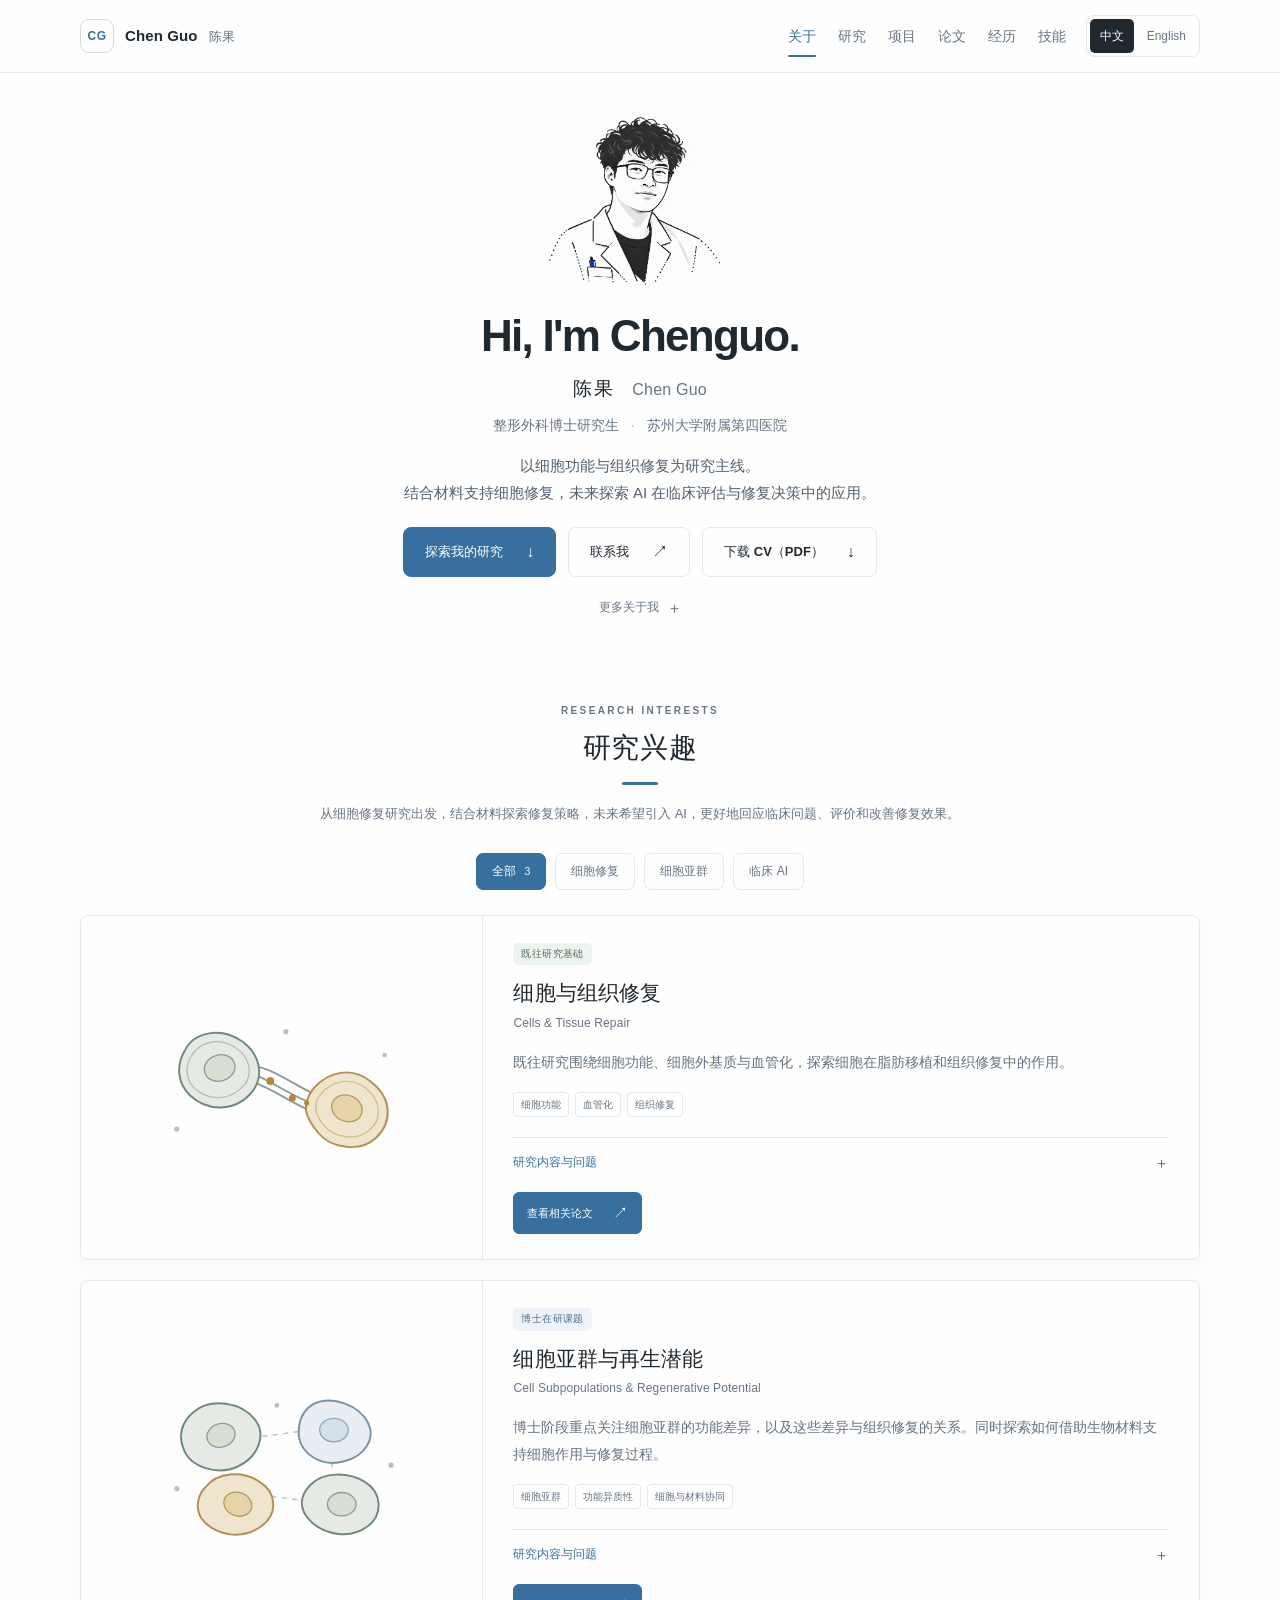
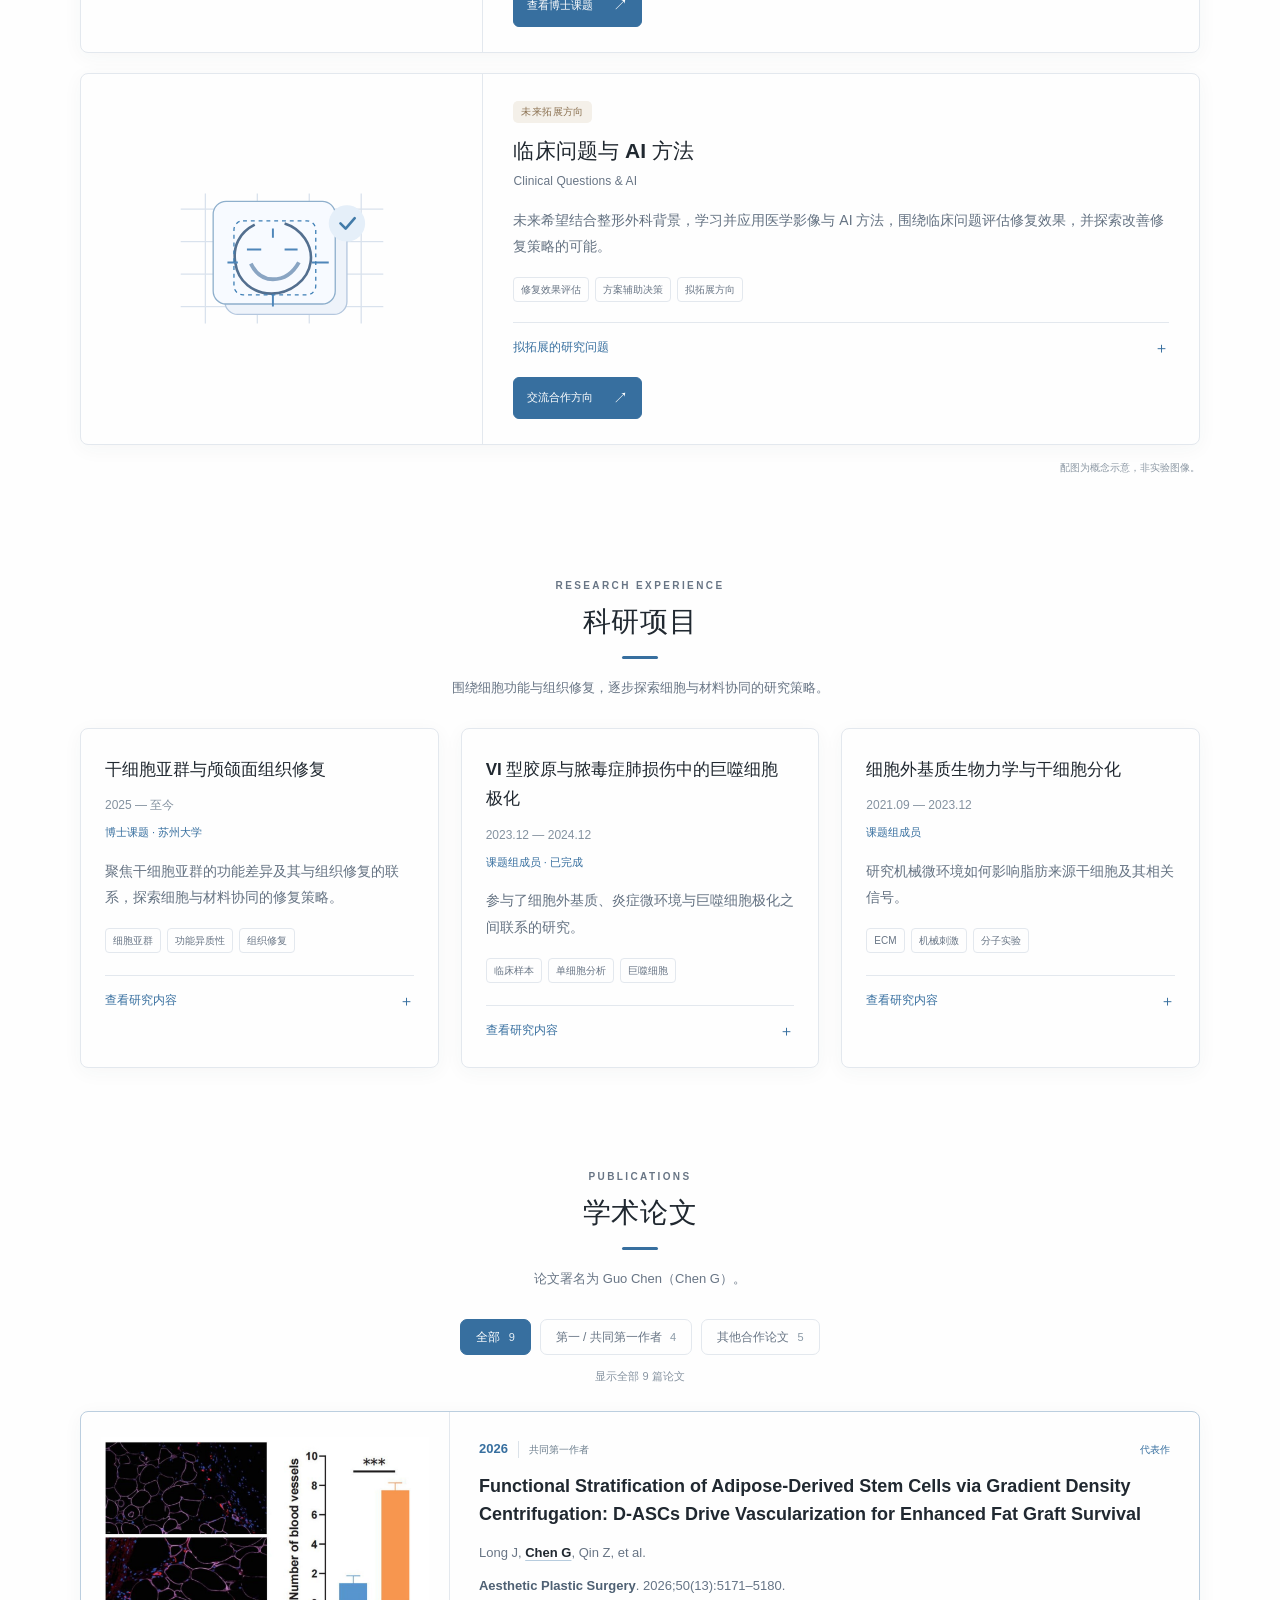
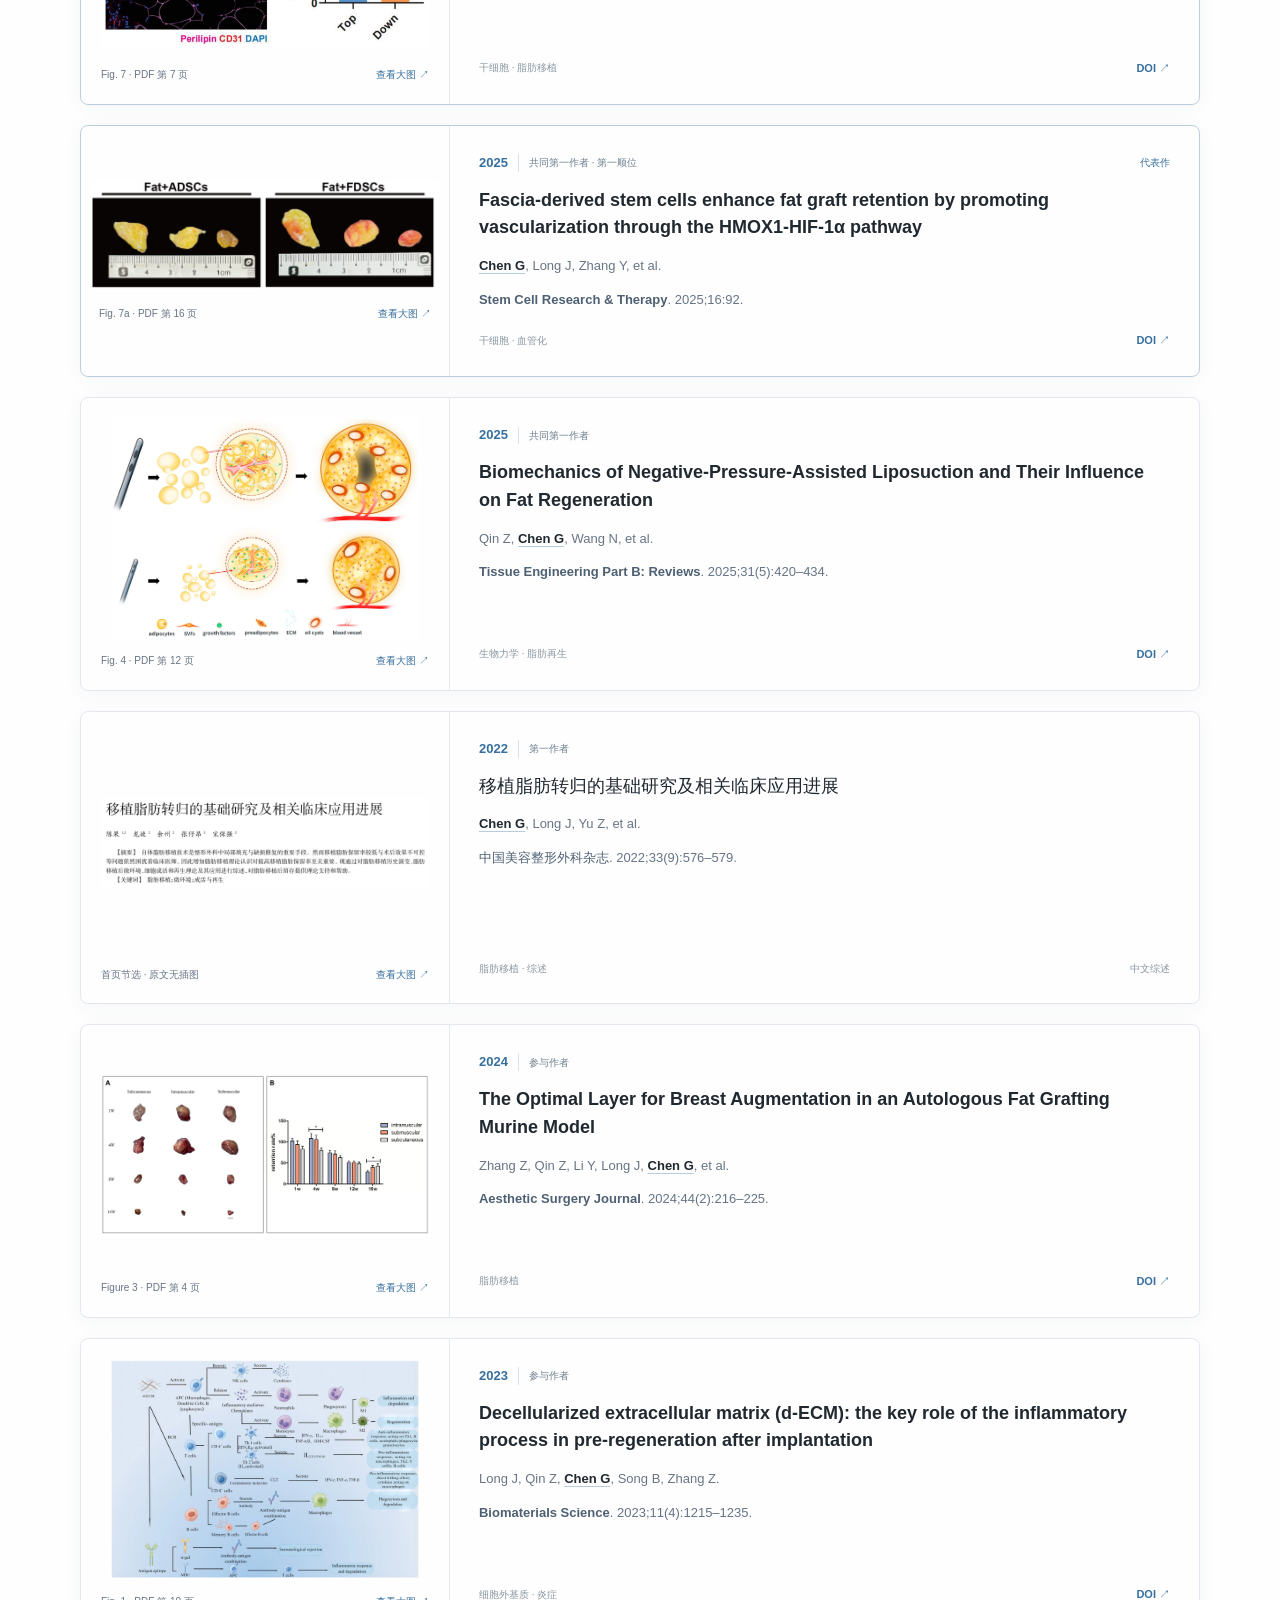
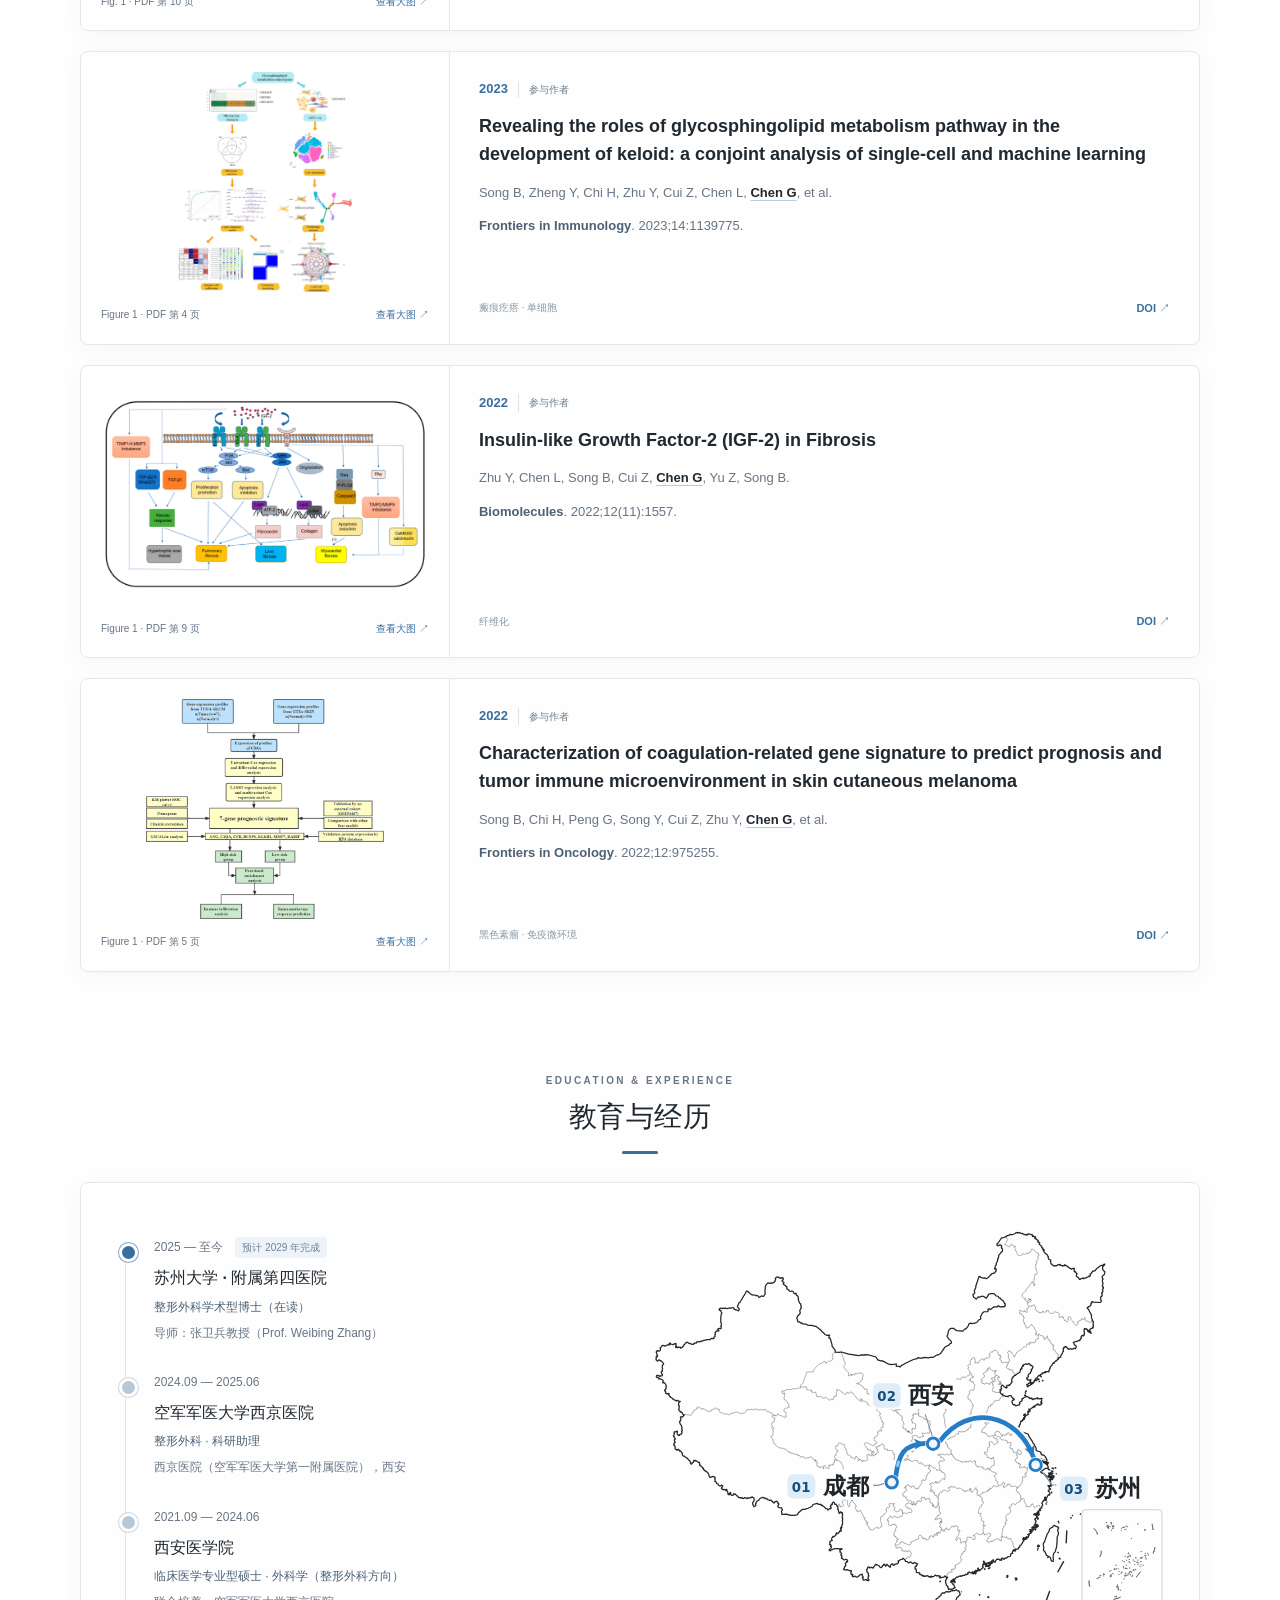
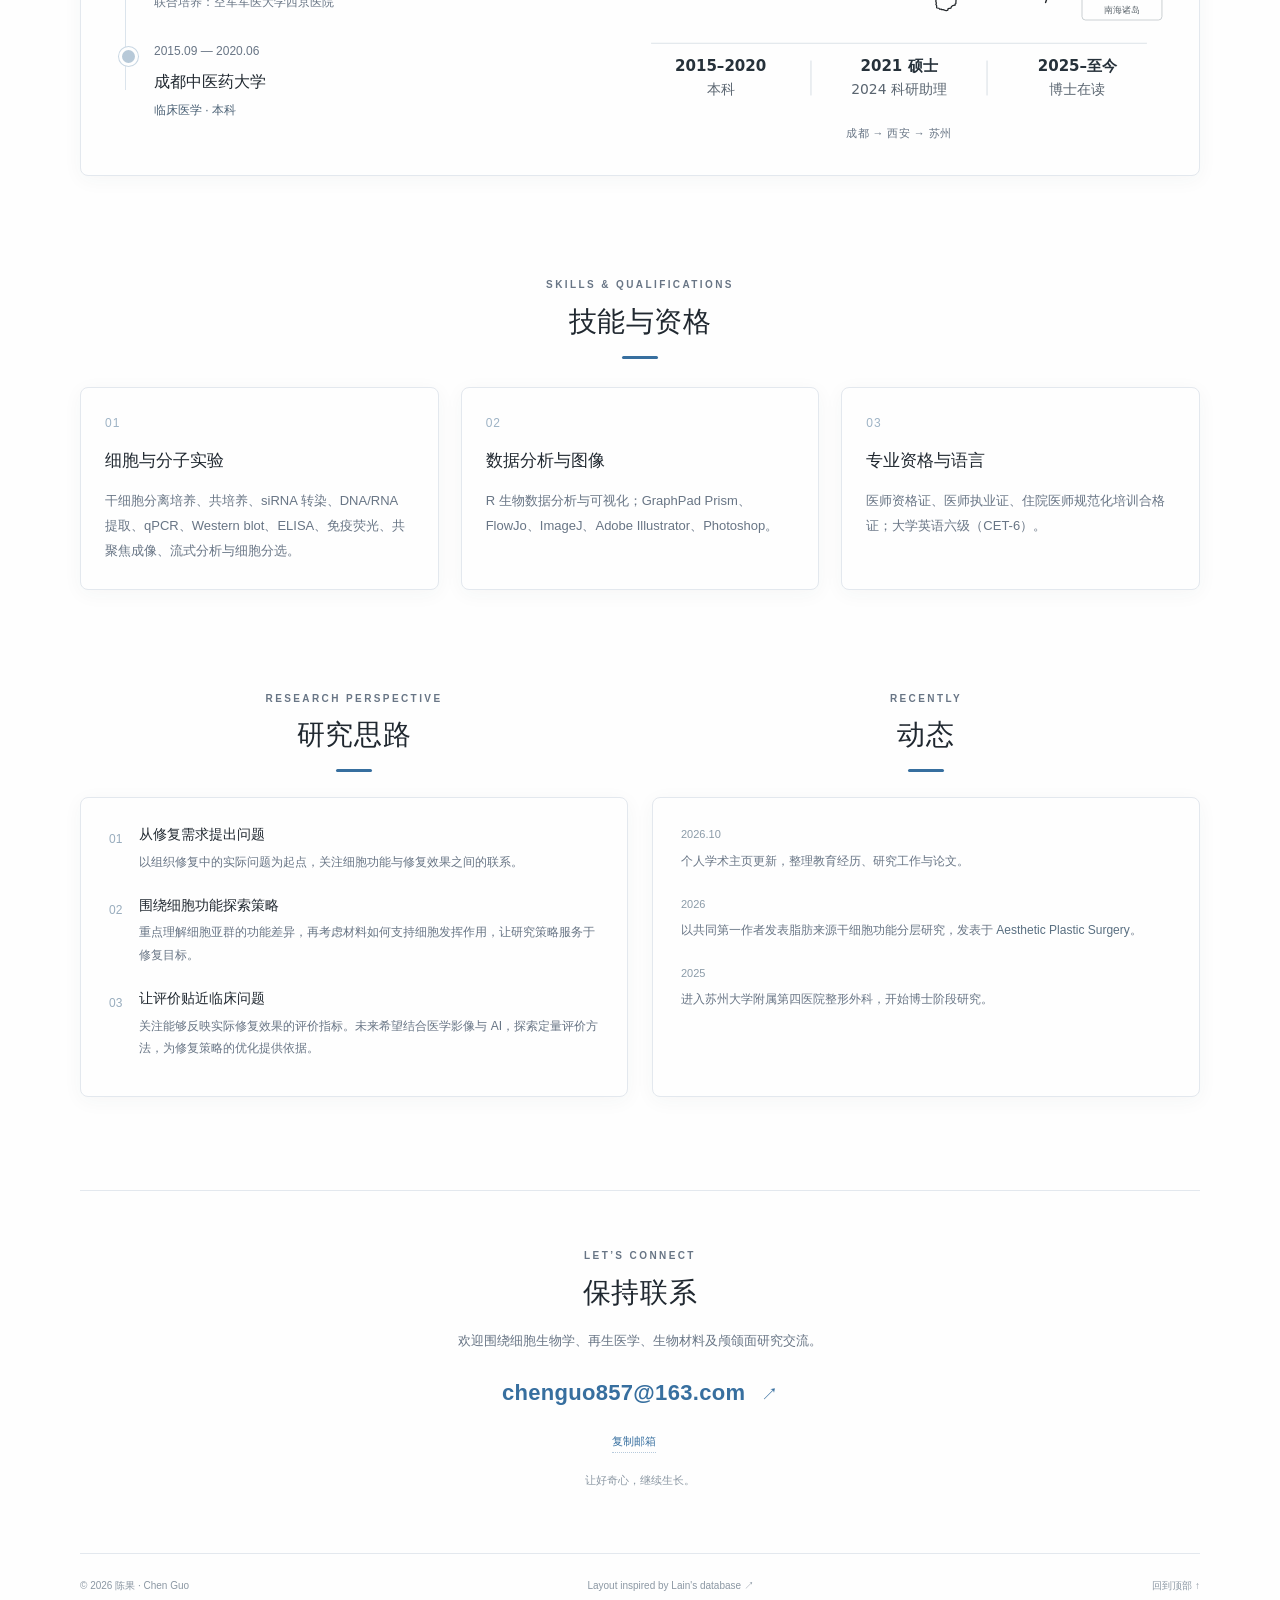
==== commit 26ff1a12: "Update bilingual research profile and add current academic CV" ====
--- a/index.html
+++ b/index.html
@@ -1,8 +1,8 @@
 <!doctype html>
 <html lang="zh-CN"><head>
 <meta charset="utf-8"><meta name="viewport" content="width=device-width,initial-scale=1"><meta name="theme-color" content="#fefefe">
-<meta name="description" content="陈果 Chen Guo，苏州大学附属第四医院整形外科博士研究生。关注干细胞、组织再生与颅颌面修复，拟拓展医学影像与临床 AI。包含教育经历、科研经历及学术论文。"><meta name="author" content="陈果 Chen Guo">
-<title>陈果 Chen Guo | Academic Homepage</title><link rel="icon" href="icon.svg" type="image/svg+xml"><link rel="stylesheet" href="style.css?v=20261116-bilingual">
+<meta name="description" content="陈果 Chen Guo，苏州大学附属第四医院整形外科博士研究生。以细胞与组织修复为研究主线，关注细胞亚群与材料支持策略，未来探索医学影像及临床 AI。提供学术论文、教育经历与英文 CV 下载。"><meta name="author" content="陈果 Chen Guo">
+<title>陈果 Chen Guo | Academic Homepage</title><link rel="icon" href="icon.svg" type="image/svg+xml"><link rel="stylesheet" href="style.css?v=20261117-cv-research">
 <link rel="alternate" hreflang="zh-CN" href="index.html"><link rel="alternate" hreflang="en" href="en.html">
 </head>
 <body><a class="skip" href="#main">跳至正文</a>
@@ -12,27 +12,27 @@
 <img class="portrait" src="images/chenguo-portrait-sketch.png" alt="陈果 Chen Guo 的简笔画头像" width="216" height="216">
 <h1 id="intro-title" lang="en">Hi, I'm Chenguo.</h1><p class="identity-name">陈果 <span lang="en">Chen Guo</span></p>
 <p class="identity-role">整形外科博士研究生 <span class="separator">·</span> 苏州大学附属第四医院</p>
-<p class="intro-description">关注干细胞、细胞微环境与组织再生。<br class="desktop-break">目前围绕干细胞功能、细胞微环境与颅颌面组织修复开展研究。</p>
-<div class="intro-actions"><a class="button primary" href="#research">探索我的研究 <span aria-hidden="true">↓</span></a><a class="button secondary" href="mailto:chenguo857@163.com">联系我 <span aria-hidden="true">↗</span></a></div>
-<details class="about-detail"><summary>更多关于我 <span aria-hidden="true">＋</span></summary><div><p>我目前在<strong>苏州大学附属第四医院整形外科</strong>攻读学术型博士学位，导师为<strong>张卫兵教授</strong>。博士研究聚焦干细胞生物学、组织再生及其在颅颌面修复中的应用。</p><p>我的既往研究涉及细胞外基质、干细胞分化与脂肪移植。目前关注细胞微环境与生物材料在组织修复中的作用。</p><p class="english-bio" lang="en">Exploring how cells connect, communicate, and contribute to tissue repair.</p></div></details>
+<p class="intro-description">以细胞功能与组织修复为研究主线。<br class="desktop-break">结合材料支持细胞修复，未来探索 AI 在临床评估与修复决策中的应用。</p>
+<div class="intro-actions"><a class="button primary" href="#research">探索我的研究 <span aria-hidden="true">↓</span></a><a class="button secondary" href="mailto:chenguo857@163.com">联系我 <span aria-hidden="true">↗</span></a><a class="button secondary cv-download" href="documents/Guo_Chen_Academic_CV_2026-11-17.pdf?v=20261117-enddate" download="Guo_Chen_Academic_CV_2026-11-17.pdf" type="application/pdf" aria-label="下载英文个人简历 PDF">下载 CV（PDF） <span aria-hidden="true">↓</span></a></div>
+<details class="about-detail"><summary>更多关于我 <span aria-hidden="true">＋</span></summary><div><p>我目前在<strong>苏州大学附属第四医院整形外科</strong>攻读学术型博士学位，导师为<strong>张卫兵教授</strong>。博士研究聚焦干细胞亚群及其功能差异，关注细胞异质性与颅颌面组织修复之间的联系。</p><p>我的研究从细胞参与组织修复的问题出发，逐步结合细胞外基质与生物材料，探索支持细胞功能和组织再生的策略。未来希望引入医学影像与 AI，围绕临床问题开展修复方案评估与疗效研究。</p><p class="english-bio" lang="en">Exploring how cells connect, communicate, and contribute to tissue repair.</p></div></details>
 </section>
-<section class="section container" id="research" aria-labelledby="research-title"><div class="section-heading"><p class="section-kicker" lang="en">RESEARCH INTERESTS</p><h2 id="research-title">研究兴趣</h2><p class="section-description">从已有研究积累，到正在探索的问题与未来方向。</p></div>
-<div class="filters" role="group" aria-label="按研究方向筛选"><button type="button" class="active" data-filter="all" aria-pressed="true">全部 <span>3</span></button><button type="button" data-filter="cell" aria-pressed="false">干细胞与再生</button><button type="button" data-filter="material" aria-pressed="false">材料与修复</button><button type="button" data-filter="imaging" aria-pressed="false">影像与 AI</button></div><p id="filter-status" class="sr-only" role="status" aria-live="polite">显示全部 3 个研究方向</p>
+<section class="section container" id="research" aria-labelledby="research-title"><div class="section-heading"><p class="section-kicker" lang="en">RESEARCH INTERESTS</p><h2 id="research-title">研究兴趣</h2><p class="section-description">从细胞修复研究出发，结合材料探索修复策略，未来希望引入 AI，更好地回应临床问题、评价和改善修复效果。</p></div>
+<div class="filters" role="group" aria-label="按研究方向筛选"><button type="button" class="active" data-filter="all" aria-pressed="true">全部 <span>3</span></button><button type="button" data-filter="cell" aria-pressed="false">细胞修复</button><button type="button" data-filter="subsets" aria-pressed="false">细胞亚群</button><button type="button" data-filter="imaging" aria-pressed="false">临床 AI</button></div><p id="filter-status" class="sr-only" role="status" aria-live="polite">显示全部 3 个研究方向</p>
 <div class="research-grid"><article class="card research-card" data-category="cell" id="research-cell">
     <div class="card-visual"><img src="images/cells.svg" alt="细胞连接与物质交流的概念示意" width="200" height="130"></div>
-    <div class="card-body"><span class="status published">已有研究积累</span><h3>干细胞与组织再生</h3><p class="card-english" lang="en">Stem Cells &amp; Tissue Regeneration</p><p class="card-description">从干细胞功能差异、细胞外基质与血管化出发，关注细胞如何支持脂肪移植与组织修复。既往研究已形成相关论文积累。</p><div class="tags"><span>干细胞功能分层</span><span>血管化</span><span>再生微环境</span></div>
-    <details class="card-details"><summary>研究内容与问题<span aria-hidden="true">＋</span></summary><div class="topic-detail"><h4>干细胞功能与微环境</h4><p>关注干细胞的功能特点，以及细胞与周围微环境之间的相互作用。</p><p>细胞状态与微环境如何共同影响组织修复？</p></div><div class="topic-detail"><h4>细胞异质性与组织再生</h4><p>结合细胞生物学与生物信息学研究，理解细胞状态差异及其与组织再生的联系。</p><p>如何从细胞功能差异中寻找组织修复的研究线索？</p></div></details>
-    <a class="card-link" href="#publications">查看相关论文<span aria-hidden="true">↗</span></a></div></article><article class="card research-card" data-category="material" id="research-material">
-    <div class="card-visual"><img src="images/hydrogel.svg" alt="水凝胶负载细胞的概念示意" width="200" height="130"></div>
-    <div class="card-body"><span class="status ongoing">博士在研课题</span><h3>生物材料与颅颌面修复</h3><p class="card-english" lang="en">Biomaterials &amp; Craniofacial Repair</p><p class="card-description">结合干细胞研究与生物材料，探索支持颅颌面组织修复和再生的研究策略。</p><div class="tags"><span>干细胞</span><span>生物材料</span><span>组织修复</span></div>
-    <details class="card-details"><summary>研究内容与问题<span aria-hidden="true">＋</span></summary><div class="topic-detail"><h4>生物材料与组织修复</h4><p>关注材料的生物相容性、细胞相互作用及其在组织修复中的应用潜力。</p><p>如何通过生物材料研究，为组织再生提供支持？</p></div></details>
+    <div class="card-body"><span class="status published">既往研究基础</span><h3>细胞与组织修复</h3><p class="card-english" lang="en">Cells &amp; Tissue Repair</p><p class="card-description">既往研究围绕细胞功能、细胞外基质与血管化，探索细胞在脂肪移植和组织修复中的作用。</p><div class="tags"><span>细胞功能</span><span>血管化</span><span>组织修复</span></div>
+    <details class="card-details"><summary>研究内容与问题<span aria-hidden="true">＋</span></summary><div class="topic-detail"><h4>细胞如何参与修复</h4><p>关注干细胞在血管化、移植物存留和组织再生中的作用，理解细胞功能与修复效果的联系。</p><p>哪些细胞功能能够支持更有效的组织修复？</p></div><div class="topic-detail"><h4>从细胞到细胞与材料协同</h4><p>在细胞研究基础上，进一步关注细胞外基质与材料提供的局部环境，探索支持细胞发挥作用的策略。</p><p>如何让细胞的修复潜能转化为更稳定的修复效果？</p></div></details>
+    <a class="card-link" href="#publications">查看相关论文<span aria-hidden="true">↗</span></a></div></article><article class="card research-card" data-category="subsets" id="research-material">
+    <div class="card-visual"><img src="images/cell-subpopulations.svg" alt="不同细胞亚群及其功能差异的概念示意" width="200" height="130"></div>
+    <div class="card-body"><span class="status ongoing">博士在研课题</span><h3>细胞亚群与再生潜能</h3><p class="card-english" lang="en">Cell Subpopulations &amp; Regenerative Potential</p><p class="card-description">博士阶段重点关注细胞亚群的功能差异，以及这些差异与组织修复的关系。同时探索如何借助生物材料支持细胞作用与修复过程。</p><div class="tags"><span>细胞亚群</span><span>功能异质性</span><span>细胞与材料协同</span></div>
+    <details class="card-details"><summary>研究内容与问题<span aria-hidden="true">＋</span></summary><div class="topic-detail"><h4>理解细胞亚群的功能差异</h4><p>结合细胞生物学与生物信息学方法，研究不同细胞亚群及其与组织修复的联系。</p><p>哪些细胞特征与修复能力相关？</p></div><div class="topic-detail"><h4>围绕细胞功能选择支持策略</h4><p>以细胞功能为核心，关注材料和局部微环境如何支持细胞参与组织再生。</p><p>如何根据细胞特点设计更合适的修复策略？</p></div></details>
     <a class="card-link" href="#projects">查看博士课题<span aria-hidden="true">↗</span></a></div></article><article class="card research-card" data-category="imaging" id="research-imaging">
     <div class="card-visual"><img src="images/imaging.svg" alt="影像分割与定量评价的概念示意" width="200" height="130"></div>
-    <div class="card-body"><span class="status future">拟拓展方向</span><h3>医学影像与临床 AI</h3><p class="card-english" lang="en">Medical Imaging &amp; Clinical AI</p><p class="card-description">希望结合整形外科背景，学习颅颌面影像的分割与量化分析，并参与面向临床问题的模型评价和术后结局研究。</p><div class="tags"><span>颅颌面影像</span><span>定量评价</span><span>拟学习方法</span></div>
-    <details class="card-details"><summary>拟拓展的研究问题<span aria-hidden="true">＋</span></summary><div class="topic-detail"><h4>希望学习与参与的工作</h4><p>从具体的临床任务出发，学习医学图像处理、三维形态分析及基础模型应用，关注标注质量、模型验证与评价指标的临床意义。</p><p>这一方向是后续研究兴趣，拟在数据与技术指导落实后开展。</p></div></details>
+    <div class="card-body"><span class="status future">未来拓展方向</span><h3>临床问题与 AI 方法</h3><p class="card-english" lang="en">Clinical Questions &amp; AI</p><p class="card-description">未来希望结合整形外科背景，学习并应用医学影像与 AI 方法，围绕临床问题评估修复效果，并探索改善修复策略的可能。</p><div class="tags"><span>修复效果评估</span><span>方案辅助决策</span><span>拟拓展方向</span></div>
+    <details class="card-details"><summary>拟拓展的研究问题<span aria-hidden="true">＋</span></summary><div class="topic-detail"><h4>以临床问题牵引方法选择</h4><p>从如何量化修复效果、如何比较不同方案等具体问题出发，探索医学影像分析、临床数据分析与模型评价。</p><p>拟在数据与技术合作基础上逐步开展，关注评价结果的临床意义。</p></div></details>
     <a class="card-link" href="#contact">交流合作方向<span aria-hidden="true">↗</span></a></div></article></div><p class="image-note">配图为概念示意，非实验图像。</p></section>
-<section class="section container" id="projects" aria-labelledby="projects-title"><div class="section-heading"><p class="section-kicker" lang="en">RESEARCH EXPERIENCE</p><h2 id="projects-title">科研项目</h2><p class="section-description">从细胞功能与机制探索，延伸到材料和组织修复评价。</p></div><div class="project-grid"><article class="card project-card" id="project-regeneration"><div class="project-heading"><h3>干细胞与颅颌面组织再生</h3><span>2025 — 至今</span></div><p class="project-role">博士课题 · 苏州大学</p><p class="card-description">围绕干细胞功能与组织微环境，探索颅颌面组织修复的基础与应用问题。</p><div class="tags"><span>干细胞生物学</span><span>组织微环境</span><span>再生医学</span></div><details class="card-details"><summary>查看研究内容<span aria-hidden="true">＋</span></summary><div class="project-detail"><p>开展干细胞与组织再生相关研究，关注细胞功能、局部微环境及组织修复过程之间的联系。</p><p>结合细胞生物学、生物信息学和生物材料研究，探索具有潜在转化价值的组织修复策略。</p></div></details></article><article class="card project-card" id="project-collagen"><div class="project-heading"><h3>VI 型胶原与脓毒症肺损伤中的巨噬细胞极化</h3><span>2023.12 — 至今</span></div><p class="project-role">课题组成员</p><p class="card-description">参与研究细胞外基质、炎症微环境与巨噬细胞极化之间的联系。</p><div class="tags"><span>临床样本</span><span>单细胞分析</span><span>巨噬细胞</span></div><details class="card-details"><summary>查看研究内容<span aria-hidden="true">＋</span></summary><div class="project-detail"><p>参与临床血液样本收集、单细胞数据分析与 R 可视化；开展脂肪来源干细胞脱细胞基质的制备与表征、蛋白表达检测及小鼠脓毒症模型研究。</p><p>参与统计分析、科研图件制作与论文撰写。</p></div></details></article><article class="card project-card" id="project-ecm"><div class="project-heading"><h3>细胞外基质生物力学与干细胞分化</h3><span>2021.09 — 2023.12</span></div><p class="project-role">课题组成员</p><p class="card-description">研究机械微环境如何影响脂肪来源干细胞及其相关信号。</p><div class="tags"><span>ECM</span><span>机械刺激</span><span>分子实验</span></div><details class="card-details"><summary>查看研究内容<span aria-hidden="true">＋</span></summary><div class="project-detail"><p>开展机械刺激下的脂肪来源干细胞培养、脱细胞基质制备与表征，使用 Western blot 和免疫荧光研究 ITGαV/FAK/c-Myc 相关信号。</p><p>参与定量分析、可视化与论文撰写。</p></div></details></article></div></section>
-<section class="section container" id="publications" aria-labelledby="publications-title"><div class="section-heading"><p class="section-kicker" lang="en">PUBLICATIONS</p><h2 id="publications-title">学术论文</h2><p class="section-description">论文署名为 Guo Chen（Chen G）；保留各论文的作者顺序。</p></div>
+<section class="section container" id="projects" aria-labelledby="projects-title"><div class="section-heading"><p class="section-kicker" lang="en">RESEARCH EXPERIENCE</p><h2 id="projects-title">科研项目</h2><p class="section-description">围绕细胞功能与组织修复，逐步探索细胞与材料协同的研究策略。</p></div><div class="project-grid"><article class="card project-card" id="project-regeneration"><div class="project-heading"><h3>干细胞亚群与颅颌面组织修复</h3><span>2025 — 至今</span></div><p class="project-role">博士课题 · 苏州大学</p><p class="card-description">聚焦干细胞亚群的功能差异及其与组织修复的联系，探索细胞与材料协同的修复策略。</p><div class="tags"><span>细胞亚群</span><span>功能异质性</span><span>组织修复</span></div><details class="card-details"><summary>查看研究内容<span aria-hidden="true">＋</span></summary><div class="project-detail"><p>结合细胞生物学与生物信息学研究，理解不同干细胞亚群的功能特点及其与组织修复的关系。</p><p>以细胞功能为核心，进一步探索材料与局部微环境如何支持细胞参与颅颌面组织再生。</p></div></details></article><article class="card project-card" id="project-collagen"><div class="project-heading"><h3>VI 型胶原与脓毒症肺损伤中的巨噬细胞极化</h3><span>2023.12 — 2024.12</span></div><p class="project-role">课题组成员 · 已完成</p><p class="card-description">参与了细胞外基质、炎症微环境与巨噬细胞极化之间联系的研究。</p><div class="tags"><span>临床样本</span><span>单细胞分析</span><span>巨噬细胞</span></div><details class="card-details"><summary>查看研究内容<span aria-hidden="true">＋</span></summary><div class="project-detail"><p>参与临床血液样本收集、单细胞数据分析与 R 可视化；开展脂肪来源干细胞脱细胞基质的制备与表征、蛋白表达检测及小鼠脓毒症模型研究。</p><p>参与统计分析、科研图件制作与论文撰写。</p></div></details></article><article class="card project-card" id="project-ecm"><div class="project-heading"><h3>细胞外基质生物力学与干细胞分化</h3><span>2021.09 — 2023.12</span></div><p class="project-role">课题组成员</p><p class="card-description">研究机械微环境如何影响脂肪来源干细胞及其相关信号。</p><div class="tags"><span>ECM</span><span>机械刺激</span><span>分子实验</span></div><details class="card-details"><summary>查看研究内容<span aria-hidden="true">＋</span></summary><div class="project-detail"><p>开展机械刺激下的脂肪来源干细胞培养、脱细胞基质制备与表征，使用 Western blot 和免疫荧光研究 ITGαV/FAK/c-Myc 相关信号。</p><p>参与定量分析、可视化与论文撰写。</p></div></details></article></div></section>
+<section class="section container" id="publications" aria-labelledby="publications-title"><div class="section-heading"><p class="section-kicker" lang="en">PUBLICATIONS</p><h2 id="publications-title">学术论文</h2><p class="section-description">论文署名为 Guo Chen（Chen G）。</p></div>
 <div class="publication-toolbar"><div class="filters" role="group" aria-label="按作者身份筛选论文"><button type="button" class="active" data-pub-filter="all" aria-pressed="true">全部 <span>9</span></button><button type="button" data-pub-filter="lead" aria-pressed="false">第一 / 共同第一作者 <span>4</span></button><button type="button" data-pub-filter="other" aria-pressed="false">其他合作论文 <span>5</span></button></div><p id="publication-status" role="status" aria-live="polite">显示全部 9 篇论文</p></div>
 <div class="publication-grid"><article class="card paper-card featured" data-pub-group="lead"><figure class="paper-figure" data-label="Fig. 7 · PDF 第 7 页"><a class="paper-figure-link" href="images/publications/paper-01.webp" data-figure-open aria-label="放大查看：Functional Stratification of Adipose-Derived Stem Cells via Gradient Density Centrifugation: D-ASCs Drive Vascularization for Enhanced Fat Graft Survival · Fig. 7"><img src="images/publications/paper-01.webp" alt="不同密度脂肪来源干细胞辅助移植后的免疫荧光图和血管数量比较，含 Perilipin、CD31、DAPI 图例及 Top、Down 组定量。" width="1200" height="771" loading="lazy" decoding="async"></a><figcaption><span>Fig. 7 · PDF 第 7 页</span><a href="images/publications/paper-01.webp" data-figure-open aria-label="查看Fig. 7大图：Functional Stratification of Adipose-Derived Stem Cells via Gradient Density Centrifugation: D-ASCs Drive Vascularization for Enhanced Fat Graft Survival">查看大图 ↗</a></figcaption></figure><div class="paper-body"><div class="publication-top"><span class="paper-year">2026</span><span class="author-role">共同第一作者</span><span class="featured-label">代表作</span></div><h3 class="paper-title"><a href="https://doi.org/10.1007/s00266-026-05870-8" target="_blank" rel="noopener noreferrer">Functional Stratification of Adipose-Derived Stem Cells via Gradient Density Centrifugation: D-ASCs Drive Vascularization for Enhanced Fat Graft Survival</a></h3><div class="entry-copy"><p class="paper-authors">Long J, <strong>Chen G</strong>, Qin Z, et al.</p><p class="paper-journal"><em>Aesthetic Plastic Surgery</em>. 2026;50(13):5171–5180.</p><div class="paper-meta"><span>干细胞 · 脂肪移植</span><a class="paper-link" href="https://doi.org/10.1007/s00266-026-05870-8" target="_blank" rel="noopener noreferrer">DOI ↗</a></div></div></div></article><article class="card paper-card featured paper-card--fascia" data-pub-group="lead"><figure class="paper-figure" data-label="Fig. 7a · PDF 第 16 页"><a class="paper-figure-link" href="images/publications/paper-02-fig7a-tight.webp" data-figure-open aria-label="放大查看：Fascia-derived stem cells enhance fat graft retention by promoting vascularization through the HMOX1-HIF-1α pathway · Fig. 7a"><img src="images/publications/paper-02-fig7a-tight.webp" alt="Fig. 7a：Fat+ADSCs 与 Fat+FDSCs 两组脂肪移植物的大体照片，各组从左至右为移植后第7、14、30天，保留组名及标尺。" width="1423" height="455" loading="lazy" decoding="async"></a><figcaption><span>Fig. 7a · PDF 第 16 页</span><a href="images/publications/paper-02-fig7a-tight.webp" data-figure-open aria-label="查看Fig. 7a大图：Fascia-derived stem cells enhance fat graft retention by promoting vascularization through the HMOX1-HIF-1α pathway">查看大图 ↗</a></figcaption></figure><div class="paper-body"><div class="publication-top"><span class="paper-year">2025</span><span class="author-role">共同第一作者 · 第一顺位</span><span class="featured-label">代表作</span></div><h3 class="paper-title"><a href="https://doi.org/10.1186/s13287-025-04204-w" target="_blank" rel="noopener noreferrer">Fascia-derived stem cells enhance fat graft retention by promoting vascularization through the HMOX1-HIF-1α pathway</a></h3><div class="entry-copy"><p class="paper-authors"><strong>Chen G</strong>, Long J, Zhang Y, et al.</p><p class="paper-journal"><em>Stem Cell Research &amp; Therapy</em>. 2025;16:92.</p><div class="paper-meta"><span>干细胞 · 血管化</span><a class="paper-link" href="https://doi.org/10.1186/s13287-025-04204-w" target="_blank" rel="noopener noreferrer">DOI ↗</a></div></div></div></article><article class="card paper-card" data-pub-group="lead"><figure class="paper-figure" data-label="Fig. 4 · PDF 第 12 页"><a class="paper-figure-link" href="images/publications/paper-03.webp" data-figure-open aria-label="放大查看：Biomechanics of Negative-Pressure-Assisted Liposuction and Their Influence on Fat Regeneration · Fig. 4"><img src="images/publications/paper-03.webp" alt="原文机制示意图：不同尺寸抽脂套管获得的脂肪颗粒、微结构及移植后转归的拟议关系，附脂肪细胞、SVFs、生长因子、前脂肪细胞、ECM、油囊和血管图例。" width="1357" height="970" loading="lazy" decoding="async"></a><figcaption><span>Fig. 4 · PDF 第 12 页</span><a href="images/publications/paper-03.webp" data-figure-open aria-label="查看Fig. 4大图：Biomechanics of Negative-Pressure-Assisted Liposuction and Their Influence on Fat Regeneration">查看大图 ↗</a></figcaption></figure><div class="paper-body"><div class="publication-top"><span class="paper-year">2025</span><span class="author-role">共同第一作者</span></div><h3 class="paper-title"><a href="https://doi.org/10.1089/ten.teb.2024.0186" target="_blank" rel="noopener noreferrer">Biomechanics of Negative-Pressure-Assisted Liposuction and Their Influence on Fat Regeneration</a></h3><div class="entry-copy"><p class="paper-authors">Qin Z, <strong>Chen G</strong>, Wang N, et al.</p><p class="paper-journal"><em>Tissue Engineering Part B: Reviews</em>. 2025;31(5):420–434.</p><div class="paper-meta"><span>生物力学 · 脂肪再生</span><a class="paper-link" href="https://doi.org/10.1089/ten.teb.2024.0186" target="_blank" rel="noopener noreferrer">DOI ↗</a></div></div></div></article><article class="card paper-card" data-pub-group="lead"><figure class="paper-figure" data-label="首页节选 · 原文无插图"><a class="paper-figure-link" href="images/publications/paper-04.webp" data-figure-open aria-label="放大查看：移植脂肪转归的基础研究及相关临床应用进展 · 首页节选"><img src="images/publications/paper-04.webp" alt="中文综述首页的题名、作者与摘要；原文无插图" width="1488" height="408" loading="lazy" decoding="async"></a><figcaption><span>首页节选 · 原文无插图</span><a href="images/publications/paper-04.webp" data-figure-open aria-label="查看首页节选大图：移植脂肪转归的基础研究及相关临床应用进展">查看大图 ↗</a></figcaption></figure><div class="paper-body"><div class="publication-top"><span class="paper-year">2022</span><span class="author-role">第一作者</span></div><h3 class="paper-title">移植脂肪转归的基础研究及相关临床应用进展</h3><div class="entry-copy"><p class="paper-authors"><strong>Chen G</strong>, Long J, Yu Z, et al.</p><p class="paper-journal"><em>中国美容整形外科杂志</em>. 2022;33(9):576–579.</p><div class="paper-meta"><span>脂肪移植 · 综述</span><span class="paper-language">中文综述</span></div></div></div></article><article class="card paper-card" data-pub-group="other"><figure class="paper-figure" data-label="Figure 3 · PDF 第 4 页"><a class="paper-figure-link" href="images/publications/paper-05.webp" data-figure-open aria-label="放大查看：The Optimal Layer for Breast Augmentation in an Autologous Fat Grafting Murine Model · Figure 3"><img src="images/publications/paper-05.webp" alt="图3的A、B两个子图：皮下、肌内和肌下脂肪移植物在1至16周的宏观形态和保留率比较，保留三组图例和比例尺。" width="1500" height="730" loading="lazy" decoding="async"></a><figcaption><span>Figure 3 · PDF 第 4 页</span><a href="images/publications/paper-05.webp" data-figure-open aria-label="查看Figure 3大图：The Optimal Layer for Breast Augmentation in an Autologous Fat Grafting Murine Model">查看大图 ↗</a></figcaption></figure><div class="paper-body"><div class="publication-top"><span class="paper-year">2024</span><span class="author-role">参与作者</span></div><h3 class="paper-title"><a href="https://doi.org/10.1093/asj/sjad201" target="_blank" rel="noopener noreferrer">The Optimal Layer for Breast Augmentation in an Autologous Fat Grafting Murine Model</a></h3><div class="entry-copy"><p class="paper-authors">Zhang Z, Qin Z, Li Y, Long J, <strong>Chen G</strong>, et al.</p><p class="paper-journal"><em>Aesthetic Surgery Journal</em>. 2024;44(2):216–225.</p><div class="paper-meta"><span>脂肪移植</span><a class="paper-link" href="https://doi.org/10.1093/asj/sjad201" target="_blank" rel="noopener noreferrer">DOI ↗</a></div></div></div></article><article class="card paper-card" data-pub-group="other"><figure class="paper-figure" data-label="Fig. 1 · PDF 第 10 页"><a class="paper-figure-link" href="images/publications/paper-06.webp" data-figure-open aria-label="放大查看：Decellularized extracellular matrix (d-ECM): the key role of the inflammatory process in pre-regeneration after implantation · Fig. 1"><img src="images/publications/paper-06.webp" alt="原文机制总览：脱细胞细胞外基质植入后，抗原呈递细胞、中性粒细胞、巨噬细胞及T/B细胞参与的先天和适应性免疫反应，以及炎症降解、再生和免疫排斥等结局。" width="1600" height="1136" loading="lazy" decoding="async"></a><figcaption><span>Fig. 1 · PDF 第 10 页</span><a href="images/publications/paper-06.webp" data-figure-open aria-label="查看Fig. 1大图：Decellularized extracellular matrix (d-ECM): the key role of the inflammatory process in pre-regeneration after implantation">查看大图 ↗</a></figcaption></figure><div class="paper-body"><div class="publication-top"><span class="paper-year">2023</span><span class="author-role">参与作者</span></div><h3 class="paper-title"><a href="https://doi.org/10.1039/d2bm01204a" target="_blank" rel="noopener noreferrer">Decellularized extracellular matrix (d-ECM): the key role of the inflammatory process in pre-regeneration after implantation</a></h3><div class="entry-copy"><p class="paper-authors">Long J, Qin Z, <strong>Chen G</strong>, Song B, Zhang Z.</p><p class="paper-journal"><em>Biomaterials Science</em>. 2023;11(4):1215–1235.</p><div class="paper-meta"><span>细胞外基质 · 炎症</span><a class="paper-link" href="https://doi.org/10.1039/d2bm01204a" target="_blank" rel="noopener noreferrer">DOI ↗</a></div></div></div></article><article class="card paper-card" data-pub-group="other"><figure class="paper-figure" data-label="Figure 1 · PDF 第 4 页"><a class="paper-figure-link" href="images/publications/paper-07.webp" data-figure-open aria-label="放大查看：Revealing the roles of glycosphingolipid metabolism pathway in the development of keloid: a conjoint analysis of single-cell and machine learning · Figure 1"><img src="images/publications/paper-07.webp" alt="瘢痕疙瘩糖鞘脂代谢研究流程图，展示微阵列与单细胞数据两条分析路径" width="1440" height="1814" loading="lazy" decoding="async"></a><figcaption><span>Figure 1 · PDF 第 4 页</span><a href="images/publications/paper-07.webp" data-figure-open aria-label="查看Figure 1大图：Revealing the roles of glycosphingolipid metabolism pathway in the development of keloid: a conjoint analysis of single-cell and machine learning">查看大图 ↗</a></figcaption></figure><div class="paper-body"><div class="publication-top"><span class="paper-year">2023</span><span class="author-role">参与作者</span></div><h3 class="paper-title"><a href="https://doi.org/10.3389/fimmu.2023.1139775" target="_blank" rel="noopener noreferrer">Revealing the roles of glycosphingolipid metabolism pathway in the development of keloid: a conjoint analysis of single-cell and machine learning</a></h3><div class="entry-copy"><p class="paper-authors">Song B, Zheng Y, Chi H, Zhu Y, Cui Z, Chen L, <strong>Chen G</strong>, et al.</p><p class="paper-journal"><em>Frontiers in Immunology</em>. 2023;14:1139775.</p><div class="paper-meta"><span>瘢痕疙瘩 · 单细胞</span><a class="paper-link" href="https://doi.org/10.3389/fimmu.2023.1139775" target="_blank" rel="noopener noreferrer">DOI ↗</a></div></div></div></article><article class="card paper-card" data-pub-group="other"><figure class="paper-figure" data-label="Figure 1 · PDF 第 9 页"><a class="paper-figure-link" href="images/publications/paper-08.webp" data-figure-open aria-label="放大查看：Insulin-like Growth Factor-2 (IGF-2) in Fibrosis · Figure 1"><img src="images/publications/paper-08.webp" alt="原文机制总览：IGF-2及其受体关联的PI3K/Akt、JNK/c-jun、TGF-β、TIMP/MMP与CaMKIIδ/calcineurin等途径，连接细胞增殖、凋亡和细胞外基质变化与多器官纤维化。" width="1600" height="953" loading="lazy" decoding="async"></a><figcaption><span>Figure 1 · PDF 第 9 页</span><a href="images/publications/paper-08.webp" data-figure-open aria-label="查看Figure 1大图：Insulin-like Growth Factor-2 (IGF-2) in Fibrosis">查看大图 ↗</a></figcaption></figure><div class="paper-body"><div class="publication-top"><span class="paper-year">2022</span><span class="author-role">参与作者</span></div><h3 class="paper-title"><a href="https://doi.org/10.3390/biom12111557" target="_blank" rel="noopener noreferrer">Insulin-like Growth Factor-2 (IGF-2) in Fibrosis</a></h3><div class="entry-copy"><p class="paper-authors">Zhu Y, Chen L, Song B, Cui Z, <strong>Chen G</strong>, Yu Z, Song B.</p><p class="paper-journal"><em>Biomolecules</em>. 2022;12(11):1557.</p><div class="paper-meta"><span>纤维化</span><a class="paper-link" href="https://doi.org/10.3390/biom12111557" target="_blank" rel="noopener noreferrer">DOI ↗</a></div></div></div></article><article class="card paper-card" data-pub-group="other"><figure class="paper-figure" data-label="Figure 1 · PDF 第 5 页"><a class="paper-figure-link" href="images/publications/paper-09.webp" data-figure-open aria-label="放大查看：Characterization of coagulation-related gene signature to predict prognosis and tumor immune microenvironment in skin cutaneous melanoma · Figure 1"><img src="images/publications/paper-09.webp" alt="皮肤黑色素瘤七基因预后模型研究流程图，展示模型构建、外部验证和免疫浸润分析" width="1440" height="1335" loading="lazy" decoding="async"></a><figcaption><span>Figure 1 · PDF 第 5 页</span><a href="images/publications/paper-09.webp" data-figure-open aria-label="查看Figure 1大图：Characterization of coagulation-related gene signature to predict prognosis and tumor immune microenvironment in skin cutaneous melanoma">查看大图 ↗</a></figcaption></figure><div class="paper-body"><div class="publication-top"><span class="paper-year">2022</span><span class="author-role">参与作者</span></div><h3 class="paper-title"><a href="https://doi.org/10.3389/fonc.2022.975255" target="_blank" rel="noopener noreferrer">Characterization of coagulation-related gene signature to predict prognosis and tumor immune microenvironment in skin cutaneous melanoma</a></h3><div class="entry-copy"><p class="paper-authors">Song B, Chi H, Peng G, Song Y, Cui Z, Zhu Y, <strong>Chen G</strong>, et al.</p><p class="paper-journal"><em>Frontiers in Oncology</em>. 2022;12:975255.</p><div class="paper-meta"><span>黑色素瘤 · 免疫微环境</span><a class="paper-link" href="https://doi.org/10.3389/fonc.2022.975255" target="_blank" rel="noopener noreferrer">DOI ↗</a></div></div></div></article></div></section>
 <section class="section container" id="experience" aria-labelledby="experience-title"><div class="section-heading"><p class="section-kicker" lang="en">EDUCATION &amp; EXPERIENCE</p><h2 id="experience-title">教育与经历</h2></div><div class="card timeline-card experience-layout"><div class="timeline">
@@ -42,7 +42,7 @@
 <article class="timeline-entry"><div class="timeline-date">2015.09 — 2020.06</div><div><h3>成都中医药大学</h3><p class="position">临床医学 · 本科</p></div></article>
 </div><figure class="experience-map"><img src="images/education-journey.svg?v=20261116-emphasis" width="480" height="430" loading="lazy" decoding="async" alt="教育与科研经历路线：中国地图上用蓝色箭头依次连接成都、西安和苏州。2015至2020年在成都读本科；2021年赴西安读硕士，2024年在西京医院任科研助理；2025年赴苏州读博士。"><figcaption>成都 → 西安 → 苏州</figcaption></figure></div></section>
 <section class="section container" id="skills" aria-labelledby="skills-title"><div class="section-heading"><p class="section-kicker" lang="en">SKILLS &amp; QUALIFICATIONS</p><h2 id="skills-title">技能与资格</h2></div><dl class="skill-grid"><div class="card skill-card"><span class="skill-index" aria-hidden="true">01</span><dt>细胞与分子实验</dt><dd>干细胞分离培养、共培养、siRNA 转染、DNA/RNA 提取、qPCR、Western blot、ELISA、免疫荧光、共聚焦成像、流式分析与细胞分选。</dd></div><div class="card skill-card"><span class="skill-index" aria-hidden="true">02</span><dt>数据分析与图像</dt><dd>R 生物数据分析与可视化；GraphPad Prism、FlowJo、ImageJ、Adobe Illustrator、Photoshop。</dd></div><div class="card skill-card"><span class="skill-index" aria-hidden="true">03</span><dt>专业资格与语言</dt><dd>医师资格证、医师执业证、住院医师规范化培训合格证；大学英语六级（CET-6）。</dd></div></dl></section>
-<div class="container supplementary-grid"><section class="section compact-section" id="perspective" aria-labelledby="perspective-title"><div class="section-heading"><p class="section-kicker" lang="en">RESEARCH PERSPECTIVE</p><h2 id="perspective-title">研究思路</h2></div><div class="card supplementary-card"><div class="perspective-list"><div><span class="step">01</span><div><h3>从观察出发</h3><p>围绕衰老相关细胞表型，提出具体、可验证的问题。</p></div></div><div><span class="step">02</span><div><h3>用证据连接机制</h3><p>结合多层次分析与实验验证，追问细胞通讯的调控线索。</p></div></div><div><span class="step">03</span><div><h3>向组织修复延伸</h3><p>将细胞研究与生物材料结合，探索潜在应用。</p></div></div></div></div></section><section class="section compact-section" id="news" aria-labelledby="news-title"><div class="section-heading"><p class="section-kicker" lang="en">RECENTLY</p><h2 id="news-title">动态</h2></div><div class="card supplementary-card"><ul class="news-list"><li><time datetime="2026-10">2026.10</time><span>个人学术主页更新，整理教育经历、研究工作与论文。</span></li><li><time datetime="2026">2026</time><span>以共同第一作者发表脂肪来源干细胞功能分层研究，发表于 <em>Aesthetic Plastic Surgery</em>。</span></li><li><time datetime="2025">2025</time><span>进入苏州大学附属第四医院整形外科，开始博士阶段研究。</span></li></ul></div></section></div>
+<div class="container supplementary-grid"><section class="section compact-section" id="perspective" aria-labelledby="perspective-title"><div class="section-heading"><p class="section-kicker" lang="en">RESEARCH PERSPECTIVE</p><h2 id="perspective-title">研究思路</h2></div><div class="card supplementary-card"><div class="perspective-list"><div><span class="step">01</span><div><h3>从修复需求提出问题</h3><p>以组织修复中的实际问题为起点，关注细胞功能与修复效果之间的联系。</p></div></div><div><span class="step">02</span><div><h3>围绕细胞功能探索策略</h3><p>重点理解细胞亚群的功能差异，再考虑材料如何支持细胞发挥作用，让研究策略服务于修复目标。</p></div></div><div><span class="step">03</span><div><h3>让评价贴近临床问题</h3><p>关注能够反映实际修复效果的评价指标。未来希望结合医学影像与 AI，探索定量评价方法，为修复策略的优化提供依据。</p></div></div></div></div></section><section class="section compact-section" id="news" aria-labelledby="news-title"><div class="section-heading"><p class="section-kicker" lang="en">RECENTLY</p><h2 id="news-title">动态</h2></div><div class="card supplementary-card"><ul class="news-list"><li><time datetime="2026-10">2026.10</time><span>个人学术主页更新，整理教育经历、研究工作与论文。</span></li><li><time datetime="2026">2026</time><span>以共同第一作者发表脂肪来源干细胞功能分层研究，发表于 <em>Aesthetic Plastic Surgery</em>。</span></li><li><time datetime="2025">2025</time><span>进入苏州大学附属第四医院整形外科，开始博士阶段研究。</span></li></ul></div></section></div>
 <section class="contact container" id="contact" aria-labelledby="contact-title"><p class="section-kicker" lang="en">LET’S CONNECT</p><h2 id="contact-title">保持联系</h2><p>欢迎围绕细胞生物学、再生医学、生物材料及颅颌面研究交流。</p><a class="contact-email" href="mailto:chenguo857@163.com">chenguo857@163.com <span aria-hidden="true">↗</span></a><div class="email-line"><button type="button" id="copy-email" aria-label="复制邮箱 chenguo857@163.com">复制邮箱</button><span id="copy-status" role="status" aria-live="polite"></span></div>
 <p class="signoff">让好奇心，继续生长。</p></section>
 </main><footer class="container"><span>© 2026 陈果 · Chen Guo</span><a href="https://lain-ego0.github.io/" target="_blank" rel="noopener noreferrer">Layout inspired by Lain's database ↗</a><a href="#top">回到顶部 ↑</a></footer>
--- a/style.css
+++ b/style.css
@@ -1,5 +1,5 @@
 :root{--paper:#fefefe;--ink:#202830;--muted:#687585;--accent:#376f9f;--accent-dark:#24577f;--border:#e3e8ee;--soft:#edf3f8;--radius:8px;--shadow:0 4px 20px rgba(37,58,80,.045);font-family:-apple-system,BlinkMacSystemFont,"Segoe UI","PingFang SC","Hiragino Sans GB","Microsoft YaHei",sans-serif;color-scheme:light;font-synthesis:none}
-*{box-sizing:border-box}html{background:var(--paper);scroll-padding-top:100px;scrollbar-color:#a4b5c5 var(--paper)}body{margin:0;background:var(--paper);color:var(--ink);font-size:15px;line-height:1.75;-webkit-font-smoothing:antialiased}h1,h2,h3,h4,p{margin:0}h1,h2,h3,h4{line-height:1.4}a{color:inherit;text-decoration:none}button{font:inherit;cursor:pointer}button,a,summary{-webkit-tap-highlight-color:transparent}button{color:inherit}a:focus-visible,button:focus-visible,summary:focus-visible{outline:3px solid #7ea7cb;outline-offset:5px}a:hover{color:var(--accent)}::selection{background:#d8e8f6;color:#17364f}[hidden]{display:none!important}.container{width:min(1120px,calc(100% - 64px));margin-inline:auto}.site-header{position:sticky;top:0;z-index:20;background:rgba(254,254,254,.96);border-bottom:1px solid var(--border);backdrop-filter:blur(14px)}.header-inner{width:min(1120px,calc(100% - 64px));min-height:72px;margin:auto;display:flex;align-items:center;justify-content:space-between;gap:24px}.brand{display:flex;align-items:center;gap:11px;font-size:15px;font-weight:650;letter-spacing:.1px;flex-shrink:0}.brand-mark{width:34px;height:34px;display:grid;place-items:center;font-size:12px;letter-spacing:.4px;border:1px solid #cfdae5;border-radius:9px;color:var(--accent)}.brand-cn{margin-left:7px;font-size:13px;color:var(--muted);font-weight:400}.site-nav{display:flex;align-items:center;gap:28px;font-size:14px;color:var(--muted)}.site-nav a{padding:21px 0;white-space:nowrap;position:relative}.site-nav a[aria-current="location"]{color:var(--accent);font-weight:600}.site-nav a[aria-current="location"]:after{content:"";position:absolute;bottom:12px;height:2px;left:0;right:0;background:var(--accent);border-radius:2px}.top-anchor{position:absolute;top:0}.intro{text-align:center;padding-top:28px;padding-bottom:32px}.portrait{display:block;width:192px;height:192px;object-fit:contain;object-position:center;mix-blend-mode:darken;margin:0 auto 17px}.eyebrow{font-size:10px;letter-spacing:2.1px;color:var(--muted);font-weight:650;margin-bottom:13px}.intro h1{font-size:44px;letter-spacing:-1.7px;line-height:1.18;font-weight:750}.identity-name{font-size:19px;letter-spacing:2px;margin-top:10px;font-weight:600}.identity-name span{font-size:16px;font-weight:400;letter-spacing:.2px;margin-left:10px;color:var(--muted)}.identity-role{font-size:14px;margin-top:8px;color:var(--muted)}.separator{margin:0 8px;color:#a4b0bc}.intro-description{font-size:15px;line-height:1.85;max-width:700px;margin:14px auto 0;color:#536171}.hero-facts{display:flex;justify-content:center;align-items:center;flex-wrap:wrap;gap:12px;font-size:12px;color:var(--muted);margin-top:15px}.hero-facts a{color:var(--accent)}.intro-actions{display:flex;justify-content:center;gap:12px;margin-top:20px}.button{display:inline-flex;align-items:center;justify-content:center;gap:23px;border:1px solid var(--border);padding:10px 21px;border-radius:8px;font-size:13px;font-weight:550;transition:background .18s,transform .18s}.button.primary{background:var(--accent);border-color:var(--accent);color:#fff}.button.primary:hover{background:var(--accent-dark);border-color:var(--accent-dark)}.button.secondary:hover{border-color:#a5bfd5;background:#f7fafe}.button span{font-size:16px}.email-line{display:flex;justify-content:center;align-items:center;flex-wrap:wrap;gap:12px;margin-top:19px;min-height:22px;font-size:12px;color:var(--muted)}#copy-email{background:none;border:0;padding:0 0 1px;color:var(--accent);font-size:11px;border-bottom:1px dotted #b6cadc}#copy-status{color:var(--accent);font-size:11px}.about-detail{max-width:720px;margin:20px auto 0;text-align:left;font-size:13px}.about-detail>summary{justify-content:center;color:var(--muted);gap:8px;border:0;padding:0}.about-detail>div{margin-top:18px;padding:22px 24px;border:1px solid var(--border);border-radius:var(--radius);line-height:1.9;color:var(--muted)}.about-detail p+p{margin-top:14px}.about-detail strong{color:var(--ink);font-weight:550}.english-bio{font-size:13px}.section{padding-top:52px;padding-bottom:48px;scroll-margin-top:20px}.section-heading{text-align:center;margin-bottom:28px}.section-kicker{font-size:10px;letter-spacing:2.4px;color:var(--muted);font-weight:650;margin-bottom:8px}.section-heading h2,.contact h2{font-size:28px;font-weight:700;letter-spacing:.6px}.section-heading h2:after{content:"";display:block;height:3px;width:36px;background:var(--accent);border-radius:3px;margin:15px auto 0}.section-description{font-size:13px;color:var(--muted);margin-top:17px;line-height:1.8}.filters{display:flex;align-items:center;justify-content:center;flex-wrap:wrap;gap:9px;margin:0 0 25px}.filters button{border:1px solid var(--border);background:var(--paper);padding:7px 15px;border-radius:7px;color:var(--muted);font-size:12px;line-height:1.7;transition:background .18s,border-color .18s,color .18s}.filters button span{font-size:11px;margin-left:5px;color:#8a99a6}.filters button.active{border-color:var(--accent);background:var(--accent);color:#fff}.filters button.active span{color:#e7f0f7}.filters button:hover:not(.active){border-color:#8eacc5;color:var(--accent)}.research-grid{display:grid;grid-template-columns:1fr;gap:20px;align-items:start}.project-grid,.skill-grid{display:grid;grid-template-columns:repeat(3,minmax(0,1fr));gap:22px;align-items:start}.card{min-width:0;background:var(--paper);border:1px solid var(--border);border-radius:var(--radius);box-shadow:var(--shadow)}.research-card,.project-card,.paper-card{transition:transform .22s ease,box-shadow .22s ease,border-color .22s ease}.research-card{overflow:hidden;align-self:stretch;display:grid;grid-template-columns:minmax(240px,36%) minmax(0,1fr);min-height:280px}.card-visual{display:flex;align-items:center;justify-content:center;border-right:1px solid var(--border);min-height:260px;padding:25px}.card-visual img{display:block;width:260px;max-width:100%;height:190px;object-fit:contain;transition:transform .22s ease}.card-body{display:flex;flex-direction:column;flex:1;padding:27px 30px 25px}.status{font-size:10px;align-self:flex-start;line-height:1.65;padding:3px 8px;border-radius:5px;letter-spacing:.4px;background:#edf4f0;color:#526e5f;margin-bottom:13px}.status.ongoing{background:#edf3f9;color:#4e6e8b}.status.future{background:#f4f0e9;color:#8a7050}.research-card h3{font-size:21px;font-weight:650;letter-spacing:.1px}.card-english{font-size:12px;color:var(--muted);margin-top:5px;letter-spacing:.1px}.card-description{font-size:14px;line-height:1.9;color:#647282;margin-top:15px}.tags{display:flex;flex-wrap:wrap;gap:6px;margin-top:17px}.tags span{font-size:10px;line-height:1.7;padding:3px 7px;border:1px solid var(--border);border-radius:4px;color:var(--muted);white-space:normal}.card-details{margin-top:20px;padding-top:14px;border-top:1px solid var(--border);font-size:12px}summary{display:flex;align-items:center;justify-content:space-between;gap:12px;list-style:none;cursor:pointer;color:var(--accent);font-size:12px;line-height:1.75}summary::-webkit-details-marker{display:none}summary>span{font-size:15px;line-height:1;transition:transform .2s}details[open]>summary>span{transform:rotate(45deg)}.topic-detail{padding-top:17px}.topic-detail h4{font-size:12px;line-height:1.8;color:#4b6072;font-weight:600}.topic-detail p{font-size:12px;line-height:1.9;color:var(--muted);margin-top:9px}.card-link{display:inline-flex;align-items:center;justify-content:center;gap:20px;font-size:11px;color:#fff;background:var(--accent);border:1px solid var(--accent);border-radius:6px;align-self:flex-start;margin-top:19px;padding:7px 13px;font-weight:550}.card-link:hover{color:#fff;background:var(--accent-dark)}.card-link span{font-size:15px}.image-note{text-align:right;font-size:10px;color:#8b97a3;margin-top:14px}.project-card{padding:26px 24px;align-self:stretch;display:flex;flex-direction:column}.project-heading h3{font-size:17px;font-weight:650;line-height:1.75}.project-heading>span{display:block;margin-top:11px;font-size:12px;color:#8492a0;font-variant-numeric:tabular-nums}.project-role{font-size:11px;color:var(--accent);margin-top:7px}.project-card .card-description{margin-top:15px}.project-card .card-details{margin-top:22px}.project-detail p{font-size:12px;line-height:1.9;color:var(--muted);margin-top:13px}.publication-toolbar{margin-bottom:25px}.publication-toolbar .filters{margin-bottom:12px}#publication-status{text-align:center;font-size:11px;color:#8794a1}.publication-grid{display:grid;grid-template-columns:repeat(2,minmax(0,1fr));gap:20px;align-items:start}.paper-card{padding:25px 27px;align-self:stretch;display:flex;flex-direction:column}.paper-card.featured{border-color:#bbcedf}.publication-top{display:flex;align-items:center;flex-wrap:wrap;gap:10px;margin-bottom:15px}.paper-year{font-size:13px;color:var(--accent);font-weight:650;font-variant-numeric:tabular-nums}.author-role{font-size:10px;color:#6d7f8e;padding-left:10px;border-left:1px solid #dbe2e9}.featured-label{font-size:10px;color:var(--accent);margin-left:auto}.paper-title{font-size:18px;line-height:1.6;font-weight:650;overflow-wrap:anywhere;margin-bottom:15px}.paper-title a:hover{text-decoration:underline;text-underline-offset:4px;text-decoration-thickness:1px}.paper-card .entry-copy{display:flex;flex-direction:column;flex:1}.paper-authors{font-size:13px;line-height:1.9;color:var(--muted)}.paper-authors strong{color:var(--ink);font-weight:650;text-decoration:underline;text-decoration-color:#b7ccde;text-underline-offset:3px}.paper-journal{font-size:13px;line-height:1.85;margin-top:9px;color:#657486}.paper-journal em{font-style:normal;color:#4e6073;font-weight:550}.paper-meta{display:flex;justify-content:space-between;align-items:center;gap:15px;margin-top:auto;padding-top:20px;font-size:10px;color:#8996a1}.paper-link{font-size:11px;color:var(--accent);font-weight:550;flex-shrink:0}.paper-language{font-size:10px}.timeline-card{padding:32px 38px}.timeline{position:relative}.timeline:before{content:"";position:absolute;left:6px;top:9px;bottom:32px;width:1px;background:#dbe4ec}.timeline-entry{position:relative;padding:0 0 28px 35px}.timeline-entry:last-child{padding-bottom:0}.timeline-entry:before{content:"";position:absolute;left:0;top:6px;width:13px;height:13px;border:3px solid var(--paper);background:#b7c9d8;border-radius:50%;box-shadow:0 0 0 1px #c9d7e3}.timeline-entry:first-child:before{background:var(--accent);box-shadow:0 0 0 1px #83a4c1}.timeline-date{font-size:12px;font-variant-numeric:tabular-nums;color:var(--muted);margin-bottom:6px}.timeline-date>span{font-size:10px;display:inline-block;margin-left:12px;padding:2px 7px;background:var(--soft);border-radius:4px;color:#6c8498}.timeline-entry h3{font-size:16px;line-height:1.7;font-weight:650}.timeline-entry p{font-size:12px;line-height:1.85;color:var(--muted);margin-top:4px}.timeline-entry p.position{color:#4b6175}.skill-grid{padding:0;margin:0}.skill-card{padding:25px 24px;height:100%}.skill-index{display:block;color:#9eb3c5;font-size:12px;font-variant-numeric:tabular-nums;letter-spacing:1px;margin-bottom:13px}.skill-card dt{font-size:17px;font-weight:650;margin-bottom:13px;line-height:1.65}.skill-card dd{margin:0;font-size:13px;line-height:1.95;color:var(--muted)}.supplementary-grid{display:grid;grid-template-columns:1fr 1fr;gap:24px}.compact-section .section-heading{margin-bottom:25px}.supplementary-card{padding:27px 28px;min-height:300px}.perspective-list>div{display:flex;gap:17px;margin-bottom:22px}.perspective-list>div:last-child{margin-bottom:0}.step{font-size:12px;color:#98acbd;padding-top:4px}.perspective-list h3{font-size:14px;font-weight:600;margin-bottom:6px}.perspective-list p{font-size:12px;line-height:1.9;color:var(--muted)}.news-list{list-style:none;margin:0;padding:0}.news-list li+li{margin-top:22px}.news-list time{font-size:11px;color:#8b9ba8;font-variant-numeric:tabular-nums;display:block;margin-bottom:5px}.news-list li>span{font-size:12px;line-height:1.9;display:block;color:var(--muted)}.news-list em{font-style:normal;color:#596f81}.contact{text-align:center;border-top:1px solid var(--border);margin-top:45px;padding-top:56px;padding-bottom:62px}.contact>p:not(.section-kicker){font-size:13px;color:var(--muted);margin-top:18px}.contact-email{display:inline-block;margin-top:21px;color:var(--accent);font-size:22px;font-weight:550;letter-spacing:.3px}.contact-email span{font-size:17px;margin-left:9px}.contact .signoff{font-size:11px!important;color:#8e9aa5!important}footer{border-top:1px solid var(--border);padding-top:23px;padding-bottom:27px;display:flex;justify-content:space-between;gap:18px;flex-wrap:wrap;font-size:10px;color:#8b97a3;line-height:1.8}.skip{position:fixed;z-index:100;top:-100px;left:20px;padding:10px 18px;background:var(--paper);border:1px solid var(--accent);border-radius:6px}.skip:focus{top:10px}.sr-only{position:absolute;width:1px;height:1px;overflow:hidden;clip-path:inset(50%);white-space:nowrap}
+*{box-sizing:border-box}html{background:var(--paper);scroll-padding-top:100px;scrollbar-color:#a4b5c5 var(--paper)}body{margin:0;background:var(--paper);color:var(--ink);font-size:15px;line-height:1.75;-webkit-font-smoothing:antialiased}h1,h2,h3,h4,p{margin:0}h1,h2,h3,h4{line-height:1.4}a{color:inherit;text-decoration:none}button{font:inherit;cursor:pointer}button,a,summary{-webkit-tap-highlight-color:transparent}button{color:inherit}a:focus-visible,button:focus-visible,summary:focus-visible{outline:3px solid #7ea7cb;outline-offset:5px}a:hover{color:var(--accent)}::selection{background:#d8e8f6;color:#17364f}[hidden]{display:none!important}.container{width:min(1120px,calc(100% - 64px));margin-inline:auto}.site-header{position:sticky;top:0;z-index:20;background:rgba(254,254,254,.96);border-bottom:1px solid var(--border);backdrop-filter:blur(14px)}.header-inner{width:min(1120px,calc(100% - 64px));min-height:72px;margin:auto;display:flex;align-items:center;justify-content:space-between;gap:24px}.brand{display:flex;align-items:center;gap:11px;font-size:15px;font-weight:650;letter-spacing:.1px;flex-shrink:0}.brand-mark{width:34px;height:34px;display:grid;place-items:center;font-size:12px;letter-spacing:.4px;border:1px solid #cfdae5;border-radius:9px;color:var(--accent)}.brand-cn{margin-left:7px;font-size:13px;color:var(--muted);font-weight:400}.site-nav{display:flex;align-items:center;gap:28px;font-size:14px;color:var(--muted)}.site-nav a{padding:21px 0;white-space:nowrap;position:relative}.site-nav a[aria-current="location"]{color:var(--accent);font-weight:600}.site-nav a[aria-current="location"]:after{content:"";position:absolute;bottom:12px;height:2px;left:0;right:0;background:var(--accent);border-radius:2px}.top-anchor{position:absolute;top:0}.intro{text-align:center;padding-top:28px;padding-bottom:32px}.portrait{display:block;width:192px;height:192px;object-fit:contain;object-position:center;mix-blend-mode:darken;margin:0 auto 17px}.eyebrow{font-size:10px;letter-spacing:2.1px;color:var(--muted);font-weight:650;margin-bottom:13px}.intro h1{font-size:44px;letter-spacing:-1.7px;line-height:1.18;font-weight:750}.identity-name{font-size:19px;letter-spacing:2px;margin-top:10px;font-weight:600}.identity-name span{font-size:16px;font-weight:400;letter-spacing:.2px;margin-left:10px;color:var(--muted)}.identity-role{font-size:14px;margin-top:8px;color:var(--muted)}.separator{margin:0 8px;color:#a4b0bc}.intro-description{font-size:15px;line-height:1.85;max-width:700px;margin:14px auto 0;color:#536171}.hero-facts{display:flex;justify-content:center;align-items:center;flex-wrap:wrap;gap:12px;font-size:12px;color:var(--muted);margin-top:15px}.hero-facts a{color:var(--accent)}.intro-actions{display:flex;flex-wrap:wrap;justify-content:center;gap:12px;margin-top:20px}.button{display:inline-flex;align-items:center;justify-content:center;gap:23px;border:1px solid var(--border);padding:10px 21px;border-radius:8px;font-size:13px;font-weight:550;transition:background .18s,transform .18s}.button.primary{background:var(--accent);border-color:var(--accent);color:#fff}.button.primary:hover{background:var(--accent-dark);border-color:var(--accent-dark)}.button.secondary:hover{border-color:#a5bfd5;background:#f7fafe}.button span{font-size:16px}.email-line{display:flex;justify-content:center;align-items:center;flex-wrap:wrap;gap:12px;margin-top:19px;min-height:22px;font-size:12px;color:var(--muted)}#copy-email{background:none;border:0;padding:0 0 1px;color:var(--accent);font-size:11px;border-bottom:1px dotted #b6cadc}#copy-status{color:var(--accent);font-size:11px}.about-detail{max-width:720px;margin:20px auto 0;text-align:left;font-size:13px}.about-detail>summary{justify-content:center;color:var(--muted);gap:8px;border:0;padding:0}.about-detail>div{margin-top:18px;padding:22px 24px;border:1px solid var(--border);border-radius:var(--radius);line-height:1.9;color:var(--muted)}.about-detail p+p{margin-top:14px}.about-detail strong{color:var(--ink);font-weight:550}.english-bio{font-size:13px}.section{padding-top:52px;padding-bottom:48px;scroll-margin-top:20px}.section-heading{text-align:center;margin-bottom:28px}.section-kicker{font-size:10px;letter-spacing:2.4px;color:var(--muted);font-weight:650;margin-bottom:8px}.section-heading h2,.contact h2{font-size:28px;font-weight:700;letter-spacing:.6px}.section-heading h2:after{content:"";display:block;height:3px;width:36px;background:var(--accent);border-radius:3px;margin:15px auto 0}.section-description{font-size:13px;color:var(--muted);margin-top:17px;line-height:1.8}.filters{display:flex;align-items:center;justify-content:center;flex-wrap:wrap;gap:9px;margin:0 0 25px}.filters button{border:1px solid var(--border);background:var(--paper);padding:7px 15px;border-radius:7px;color:var(--muted);font-size:12px;line-height:1.7;transition:background .18s,border-color .18s,color .18s}.filters button span{font-size:11px;margin-left:5px;color:#8a99a6}.filters button.active{border-color:var(--accent);background:var(--accent);color:#fff}.filters button.active span{color:#e7f0f7}.filters button:hover:not(.active){border-color:#8eacc5;color:var(--accent)}.research-grid{display:grid;grid-template-columns:1fr;gap:20px;align-items:start}.project-grid,.skill-grid{display:grid;grid-template-columns:repeat(3,minmax(0,1fr));gap:22px;align-items:start}.card{min-width:0;background:var(--paper);border:1px solid var(--border);border-radius:var(--radius);box-shadow:var(--shadow)}.research-card,.project-card,.paper-card{transition:transform .22s ease,box-shadow .22s ease,border-color .22s ease}.research-card{overflow:hidden;align-self:stretch;display:grid;grid-template-columns:minmax(240px,36%) minmax(0,1fr);min-height:280px}.card-visual{display:flex;align-items:center;justify-content:center;border-right:1px solid var(--border);min-height:260px;padding:25px}.card-visual img{display:block;width:260px;max-width:100%;height:190px;object-fit:contain;transition:transform .22s ease}.card-body{display:flex;flex-direction:column;flex:1;padding:27px 30px 25px}.status{font-size:10px;align-self:flex-start;line-height:1.65;padding:3px 8px;border-radius:5px;letter-spacing:.4px;background:#edf4f0;color:#526e5f;margin-bottom:13px}.status.ongoing{background:#edf3f9;color:#4e6e8b}.status.future{background:#f4f0e9;color:#8a7050}.research-card h3{font-size:21px;font-weight:650;letter-spacing:.1px}.card-english{font-size:12px;color:var(--muted);margin-top:5px;letter-spacing:.1px}.card-description{font-size:14px;line-height:1.9;color:#647282;margin-top:15px}.tags{display:flex;flex-wrap:wrap;gap:6px;margin-top:17px}.tags span{font-size:10px;line-height:1.7;padding:3px 7px;border:1px solid var(--border);border-radius:4px;color:var(--muted);white-space:normal}.card-details{margin-top:20px;padding-top:14px;border-top:1px solid var(--border);font-size:12px}summary{display:flex;align-items:center;justify-content:space-between;gap:12px;list-style:none;cursor:pointer;color:var(--accent);font-size:12px;line-height:1.75}summary::-webkit-details-marker{display:none}summary>span{font-size:15px;line-height:1;transition:transform .2s}details[open]>summary>span{transform:rotate(45deg)}.topic-detail{padding-top:17px}.topic-detail h4{font-size:12px;line-height:1.8;color:#4b6072;font-weight:600}.topic-detail p{font-size:12px;line-height:1.9;color:var(--muted);margin-top:9px}.card-link{display:inline-flex;align-items:center;justify-content:center;gap:20px;font-size:11px;color:#fff;background:var(--accent);border:1px solid var(--accent);border-radius:6px;align-self:flex-start;margin-top:19px;padding:7px 13px;font-weight:550}.card-link:hover{color:#fff;background:var(--accent-dark)}.card-link span{font-size:15px}.image-note{text-align:right;font-size:10px;color:#8b97a3;margin-top:14px}.project-card{padding:26px 24px;align-self:stretch;display:flex;flex-direction:column}.project-heading h3{font-size:17px;font-weight:650;line-height:1.75}.project-heading>span{display:block;margin-top:11px;font-size:12px;color:#8492a0;font-variant-numeric:tabular-nums}.project-role{font-size:11px;color:var(--accent);margin-top:7px}.project-card .card-description{margin-top:15px}.project-card .card-details{margin-top:22px}.project-detail p{font-size:12px;line-height:1.9;color:var(--muted);margin-top:13px}.publication-toolbar{margin-bottom:25px}.publication-toolbar .filters{margin-bottom:12px}#publication-status{text-align:center;font-size:11px;color:#8794a1}.publication-grid{display:grid;grid-template-columns:repeat(2,minmax(0,1fr));gap:20px;align-items:start}.paper-card{padding:25px 27px;align-self:stretch;display:flex;flex-direction:column}.paper-card.featured{border-color:#bbcedf}.publication-top{display:flex;align-items:center;flex-wrap:wrap;gap:10px;margin-bottom:15px}.paper-year{font-size:13px;color:var(--accent);font-weight:650;font-variant-numeric:tabular-nums}.author-role{font-size:10px;color:#6d7f8e;padding-left:10px;border-left:1px solid #dbe2e9}.featured-label{font-size:10px;color:var(--accent);margin-left:auto}.paper-title{font-size:18px;line-height:1.6;font-weight:650;overflow-wrap:anywhere;margin-bottom:15px}.paper-title a:hover{text-decoration:underline;text-underline-offset:4px;text-decoration-thickness:1px}.paper-card .entry-copy{display:flex;flex-direction:column;flex:1}.paper-authors{font-size:13px;line-height:1.9;color:var(--muted)}.paper-authors strong{color:var(--ink);font-weight:650;text-decoration:underline;text-decoration-color:#b7ccde;text-underline-offset:3px}.paper-journal{font-size:13px;line-height:1.85;margin-top:9px;color:#657486}.paper-journal em{font-style:normal;color:#4e6073;font-weight:550}.paper-meta{display:flex;justify-content:space-between;align-items:center;gap:15px;margin-top:auto;padding-top:20px;font-size:10px;color:#8996a1}.paper-link{font-size:11px;color:var(--accent);font-weight:550;flex-shrink:0}.paper-language{font-size:10px}.timeline-card{padding:32px 38px}.timeline{position:relative}.timeline:before{content:"";position:absolute;left:6px;top:9px;bottom:32px;width:1px;background:#dbe4ec}.timeline-entry{position:relative;padding:0 0 28px 35px}.timeline-entry:last-child{padding-bottom:0}.timeline-entry:before{content:"";position:absolute;left:0;top:6px;width:13px;height:13px;border:3px solid var(--paper);background:#b7c9d8;border-radius:50%;box-shadow:0 0 0 1px #c9d7e3}.timeline-entry:first-child:before{background:var(--accent);box-shadow:0 0 0 1px #83a4c1}.timeline-date{font-size:12px;font-variant-numeric:tabular-nums;color:var(--muted);margin-bottom:6px}.timeline-date>span{font-size:10px;display:inline-block;margin-left:12px;padding:2px 7px;background:var(--soft);border-radius:4px;color:#6c8498}.timeline-entry h3{font-size:16px;line-height:1.7;font-weight:650}.timeline-entry p{font-size:12px;line-height:1.85;color:var(--muted);margin-top:4px}.timeline-entry p.position{color:#4b6175}.skill-grid{padding:0;margin:0}.skill-card{padding:25px 24px;height:100%}.skill-index{display:block;color:#9eb3c5;font-size:12px;font-variant-numeric:tabular-nums;letter-spacing:1px;margin-bottom:13px}.skill-card dt{font-size:17px;font-weight:650;margin-bottom:13px;line-height:1.65}.skill-card dd{margin:0;font-size:13px;line-height:1.95;color:var(--muted)}.supplementary-grid{display:grid;grid-template-columns:1fr 1fr;gap:24px}.compact-section .section-heading{margin-bottom:25px}.supplementary-card{padding:27px 28px;min-height:300px}.perspective-list>div{display:flex;gap:17px;margin-bottom:22px}.perspective-list>div:last-child{margin-bottom:0}.step{font-size:12px;color:#98acbd;padding-top:4px}.perspective-list h3{font-size:14px;font-weight:600;margin-bottom:6px}.perspective-list p{font-size:12px;line-height:1.9;color:var(--muted)}.news-list{list-style:none;margin:0;padding:0}.news-list li+li{margin-top:22px}.news-list time{font-size:11px;color:#8b9ba8;font-variant-numeric:tabular-nums;display:block;margin-bottom:5px}.news-list li>span{font-size:12px;line-height:1.9;display:block;color:var(--muted)}.news-list em{font-style:normal;color:#596f81}.contact{text-align:center;border-top:1px solid var(--border);margin-top:45px;padding-top:56px;padding-bottom:62px}.contact>p:not(.section-kicker){font-size:13px;color:var(--muted);margin-top:18px}.contact-email{display:inline-block;margin-top:21px;color:var(--accent);font-size:22px;font-weight:550;letter-spacing:.3px}.contact-email span{font-size:17px;margin-left:9px}.contact .signoff{font-size:11px!important;color:#8e9aa5!important}footer{border-top:1px solid var(--border);padding-top:23px;padding-bottom:27px;display:flex;justify-content:space-between;gap:18px;flex-wrap:wrap;font-size:10px;color:#8b97a3;line-height:1.8}.skip{position:fixed;z-index:100;top:-100px;left:20px;padding:10px 18px;background:var(--paper);border:1px solid var(--accent);border-radius:6px}.skip:focus{top:10px}.sr-only{position:absolute;width:1px;height:1px;overflow:hidden;clip-path:inset(50%);white-space:nowrap}
 @media(hover:hover){.research-card:hover .card-visual img{transform:scale(1.02)}.research-card:hover,.project-card:hover,.paper-card:hover{transform:translateY(-4px);border-color:#aac4d9;box-shadow:0 10px 30px rgba(37,58,80,.09)}}
 @media(max-width:1000px){.site-nav{gap:22px}.container,.header-inner{width:calc(100% - 48px)}.research-grid,.project-grid{gap:16px}.card-body{padding:22px 20px}.project-card{padding:23px 20px}.research-card h3{font-size:17px}.card-english{font-size:10px}.paper-card{padding:24px}.card-visual{padding:20px}.research-card .tags{gap:5px}}
 @media(max-width:800px){.project-grid,.skill-grid{grid-template-columns:repeat(2,minmax(0,1fr))}.research-card:last-child,.project-card:last-child,.skill-card:last-child{grid-column:1/-1}.research-card:last-child .card-description{max-width:640px}.site-nav{gap:19px}.header-inner{gap:16px}.brand-cn{display:none}.intro{padding-top:28px;padding-bottom:30px}.section{padding-top:42px;padding-bottom:32px}.intro h1{font-size:40px}.intro-description{font-size:15px}.supplementary-grid{gap:20px}.supplementary-card{padding:24px;min-height:325px}.paper-card{padding:22px}.paper-title{font-size:16px}}
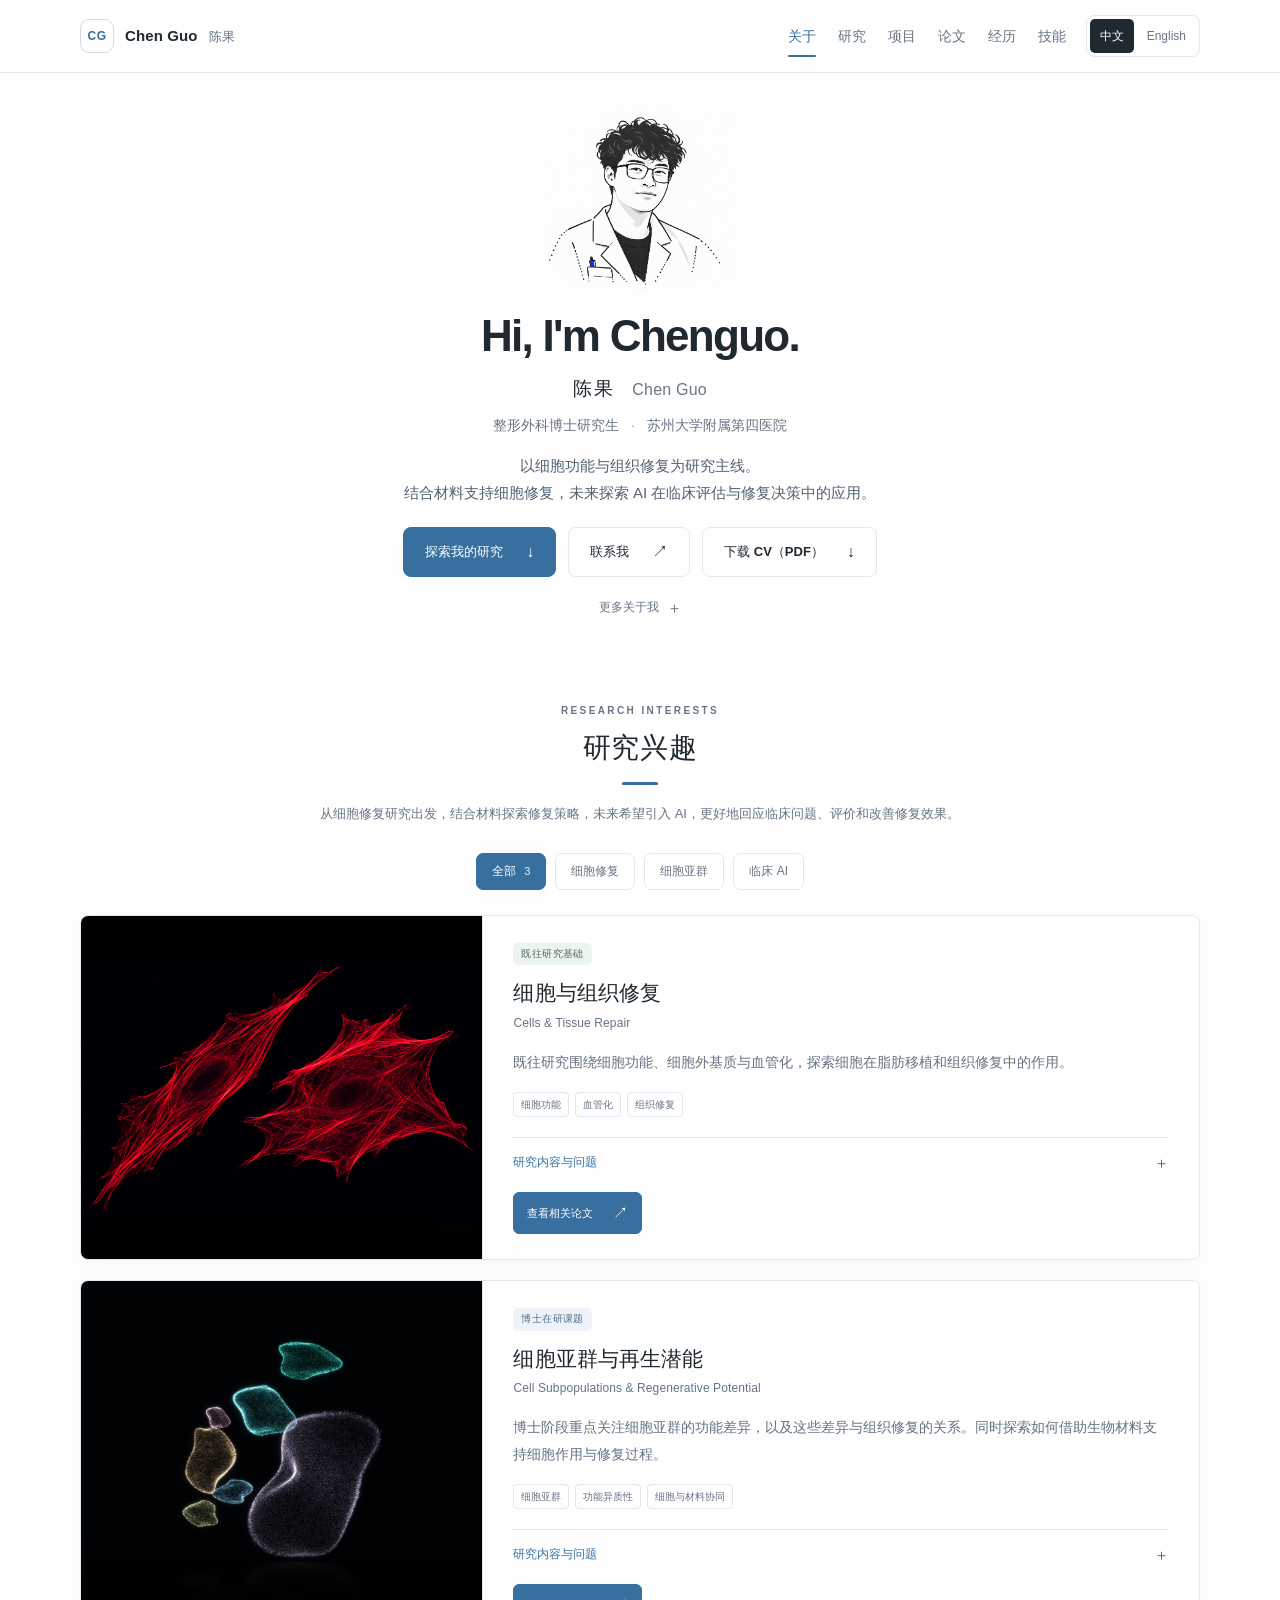
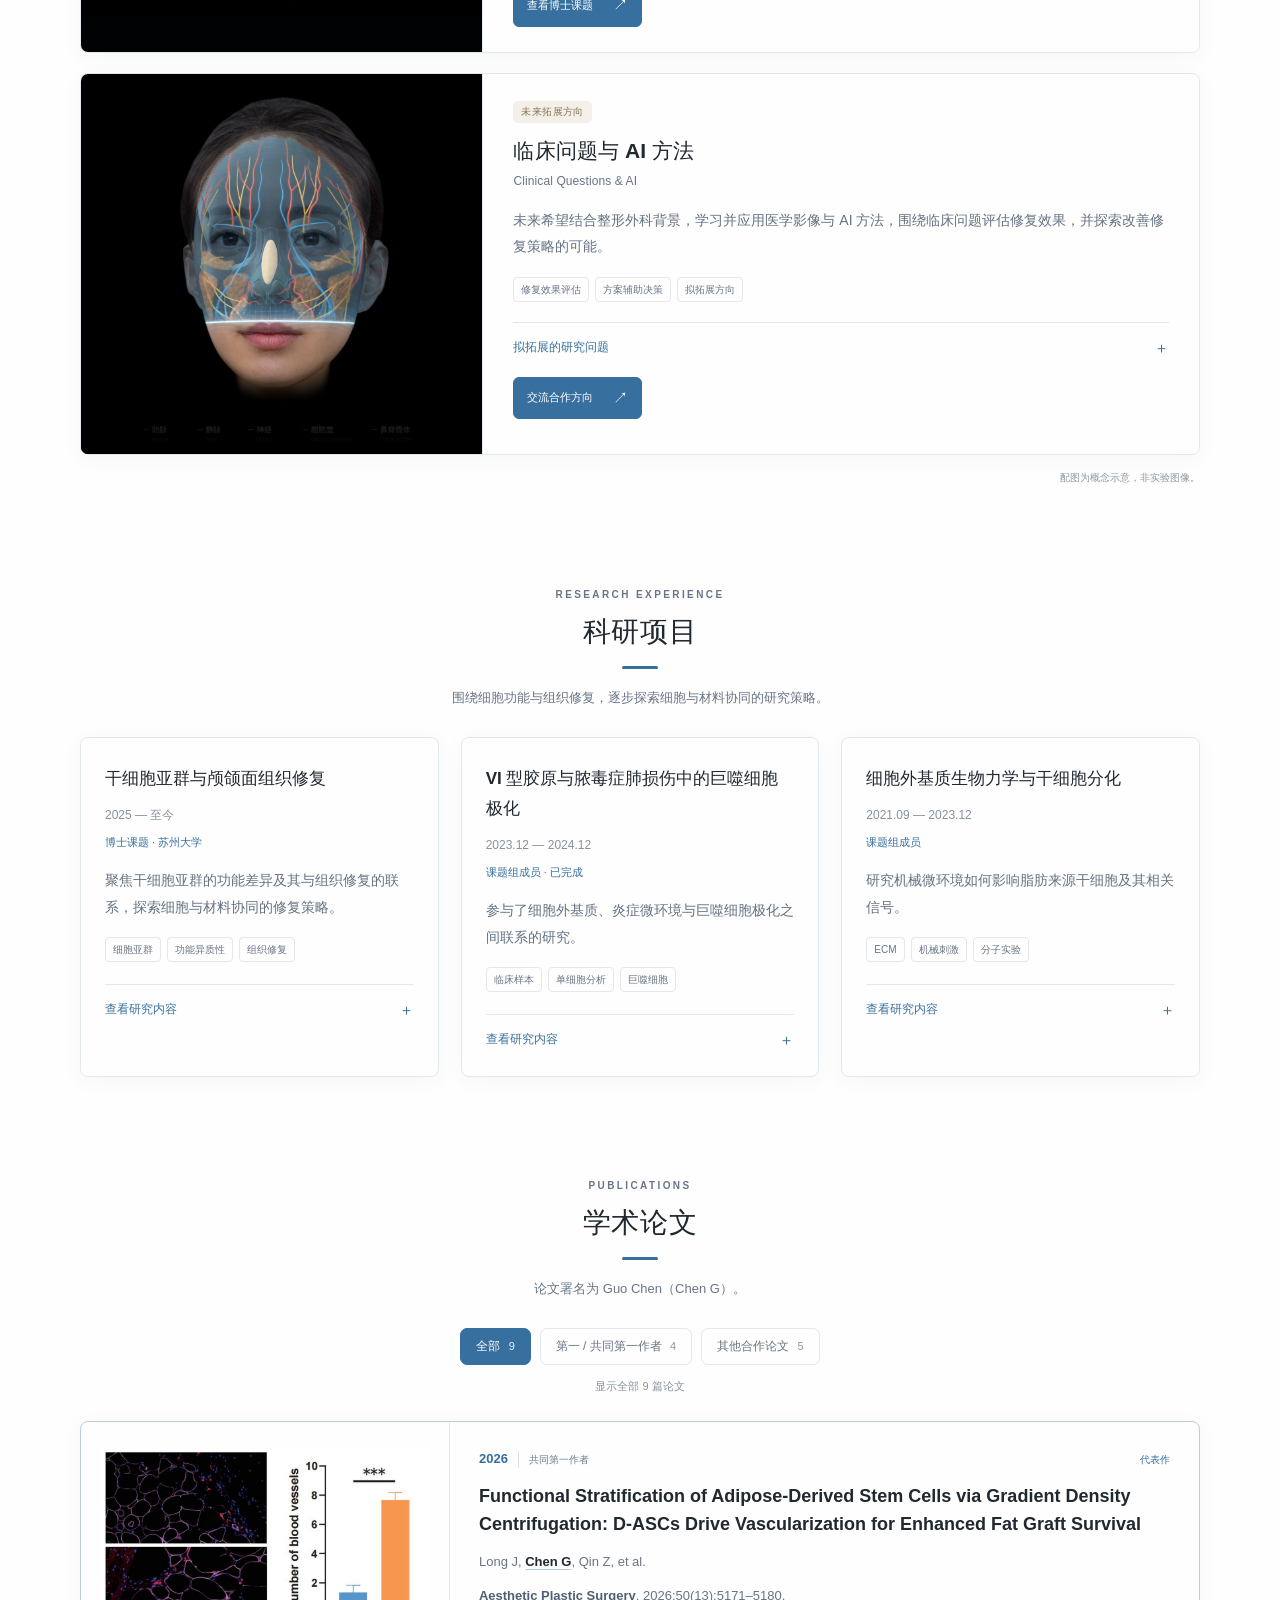
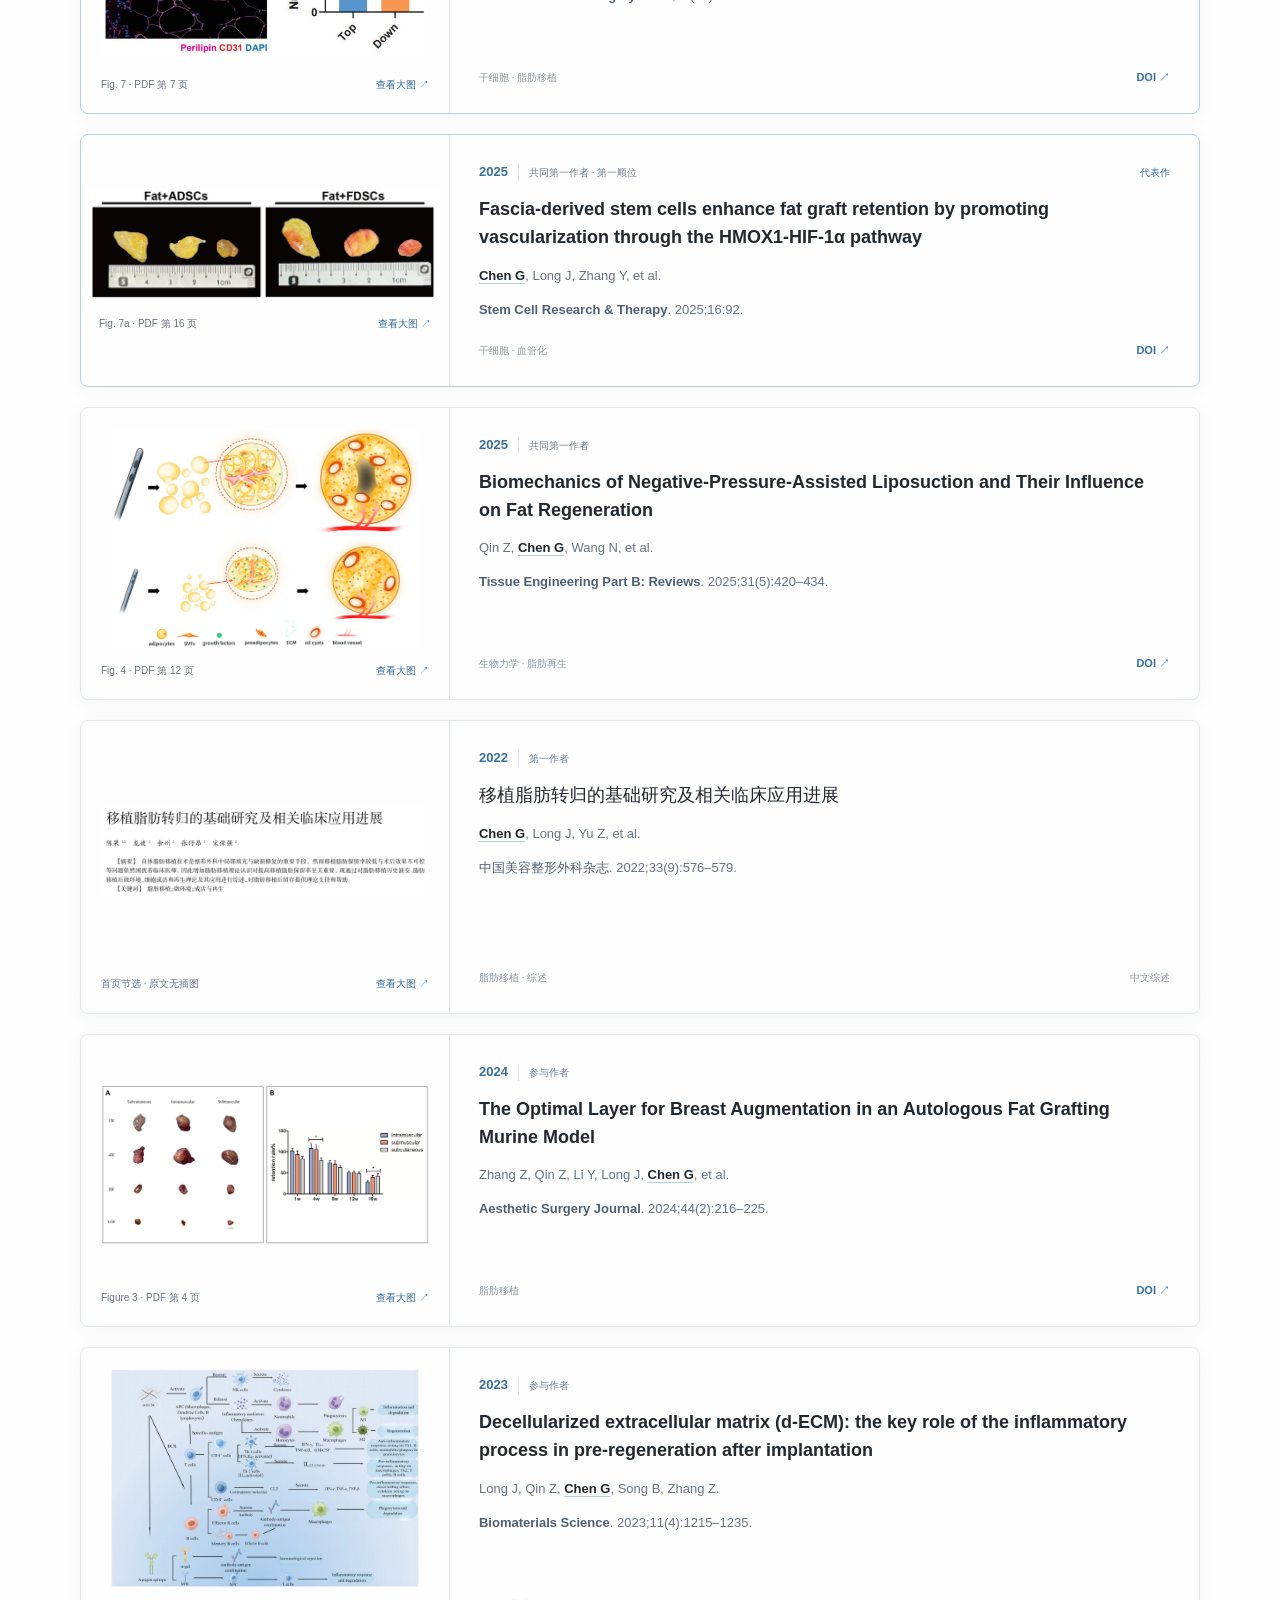
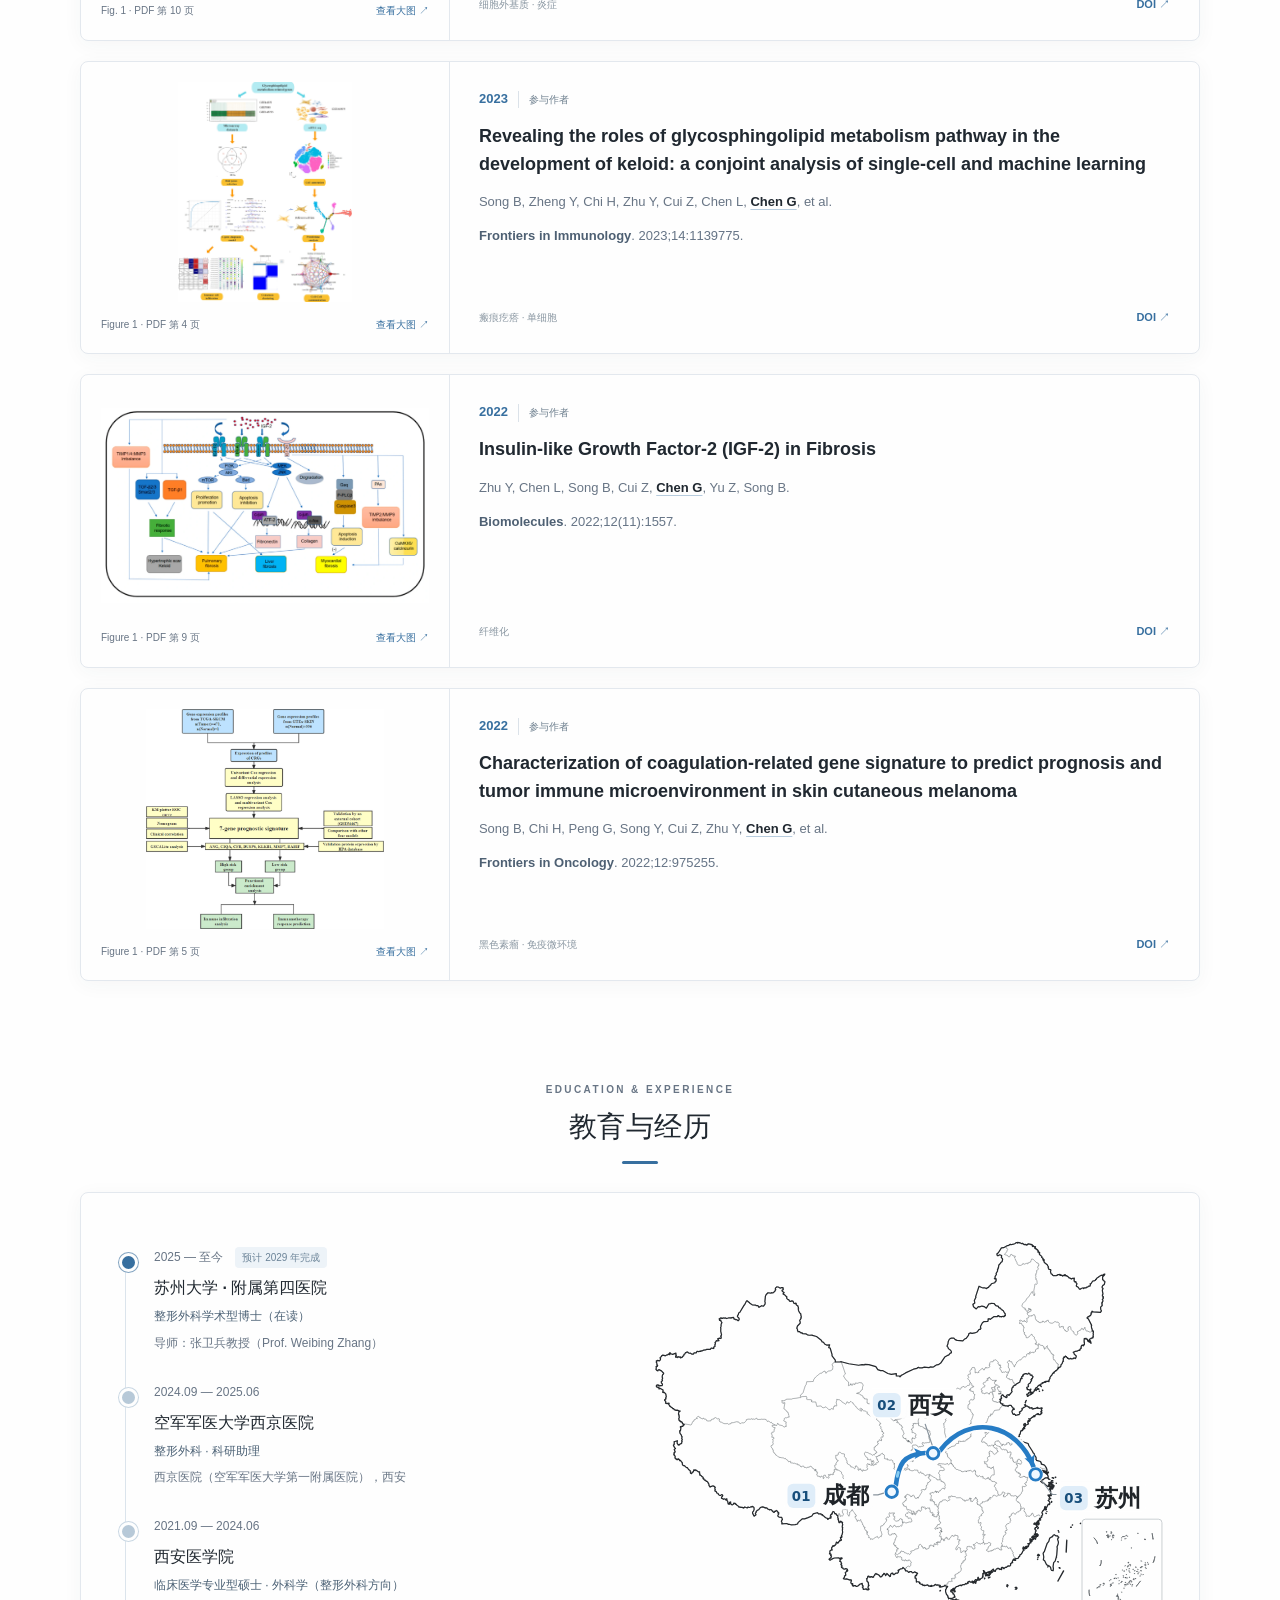
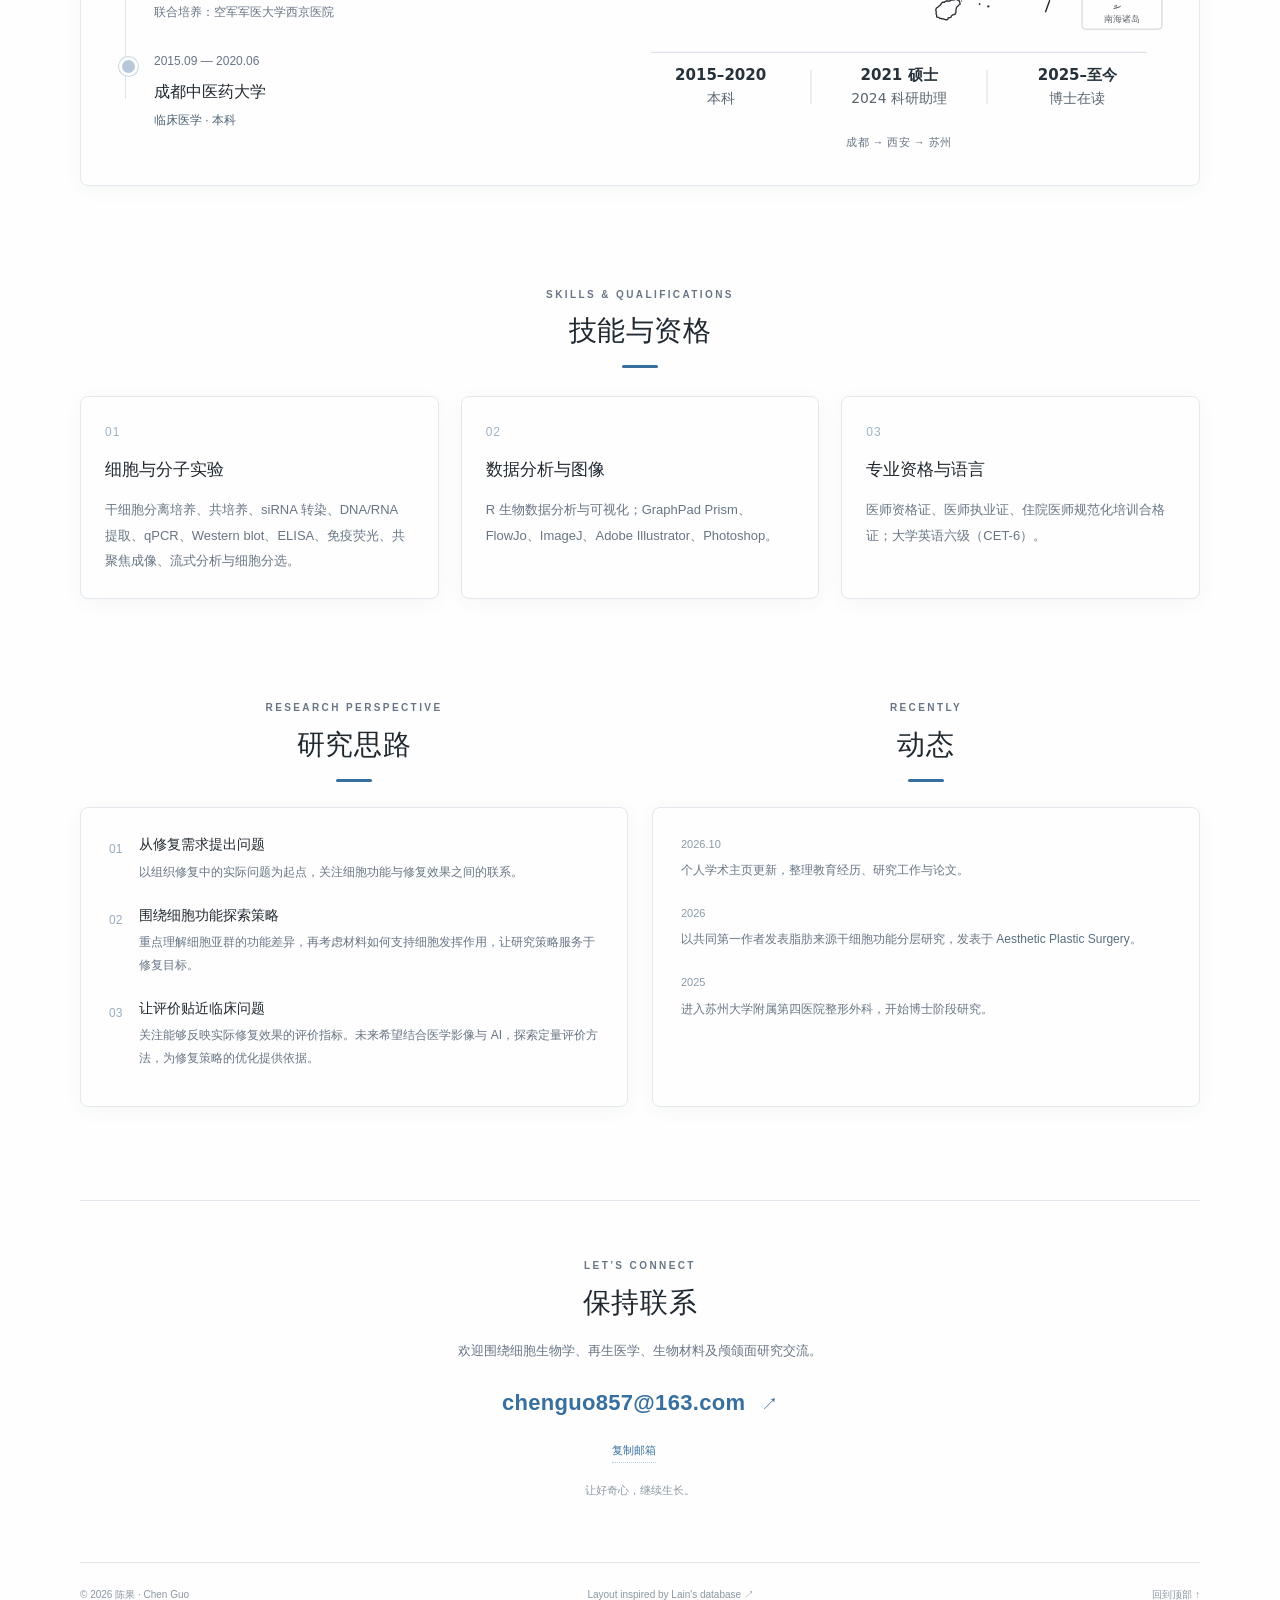
==== commit 29d481eb: "Publish updated research media on both language pages" ====
--- a/index.html
+++ b/index.html
@@ -2,7 +2,7 @@
 <html lang="zh-CN"><head>
 <meta charset="utf-8"><meta name="viewport" content="width=device-width,initial-scale=1"><meta name="theme-color" content="#fefefe">
 <meta name="description" content="陈果 Chen Guo，苏州大学附属第四医院整形外科博士研究生。以细胞与组织修复为研究主线，关注细胞亚群与材料支持策略，未来探索医学影像及临床 AI。提供学术论文、教育经历与英文 CV 下载。"><meta name="author" content="陈果 Chen Guo">
-<title>陈果 Chen Guo | Academic Homepage</title><link rel="icon" href="icon.svg" type="image/svg+xml"><link rel="stylesheet" href="style.css?v=20261117-cv-research">
+<title>陈果 Chen Guo | Academic Homepage</title><link rel="icon" href="icon.svg" type="image/svg+xml"><link rel="stylesheet" href="style.css?v=20261118-research-media">
 <link rel="alternate" hreflang="zh-CN" href="index.html"><link rel="alternate" hreflang="en" href="en.html">
 </head>
 <body><a class="skip" href="#main">跳至正文</a>
@@ -19,15 +19,15 @@
 <section class="section container" id="research" aria-labelledby="research-title"><div class="section-heading"><p class="section-kicker" lang="en">RESEARCH INTERESTS</p><h2 id="research-title">研究兴趣</h2><p class="section-description">从细胞修复研究出发，结合材料探索修复策略，未来希望引入 AI，更好地回应临床问题、评价和改善修复效果。</p></div>
 <div class="filters" role="group" aria-label="按研究方向筛选"><button type="button" class="active" data-filter="all" aria-pressed="true">全部 <span>3</span></button><button type="button" data-filter="cell" aria-pressed="false">细胞修复</button><button type="button" data-filter="subsets" aria-pressed="false">细胞亚群</button><button type="button" data-filter="imaging" aria-pressed="false">临床 AI</button></div><p id="filter-status" class="sr-only" role="status" aria-live="polite">显示全部 3 个研究方向</p>
 <div class="research-grid"><article class="card research-card" data-category="cell" id="research-cell">
-    <div class="card-visual"><img src="images/cells.svg" alt="细胞连接与物质交流的概念示意" width="200" height="130"></div>
+    <div class="card-visual card-visual--phalloidin"><img src="images/cell-subpopulations-phalloidin-v1.png" alt="鬼笔环肽荧光风格示意图，红色肌动蛋白纤维勾勒出两个铺展的细胞" width="1536" height="1024" loading="lazy" decoding="async"></div>
     <div class="card-body"><span class="status published">既往研究基础</span><h3>细胞与组织修复</h3><p class="card-english" lang="en">Cells &amp; Tissue Repair</p><p class="card-description">既往研究围绕细胞功能、细胞外基质与血管化，探索细胞在脂肪移植和组织修复中的作用。</p><div class="tags"><span>细胞功能</span><span>血管化</span><span>组织修复</span></div>
     <details class="card-details"><summary>研究内容与问题<span aria-hidden="true">＋</span></summary><div class="topic-detail"><h4>细胞如何参与修复</h4><p>关注干细胞在血管化、移植物存留和组织再生中的作用，理解细胞功能与修复效果的联系。</p><p>哪些细胞功能能够支持更有效的组织修复？</p></div><div class="topic-detail"><h4>从细胞到细胞与材料协同</h4><p>在细胞研究基础上，进一步关注细胞外基质与材料提供的局部环境，探索支持细胞发挥作用的策略。</p><p>如何让细胞的修复潜能转化为更稳定的修复效果？</p></div></details>
     <a class="card-link" href="#publications">查看相关论文<span aria-hidden="true">↗</span></a></div></article><article class="card research-card" data-category="subsets" id="research-material">
-    <div class="card-visual"><img src="images/cell-subpopulations.svg" alt="不同细胞亚群及其功能差异的概念示意" width="200" height="130"></div>
+    <div class="card-visual card-visual--point-cloud"><video class="research-video" width="1200" height="900" autoplay loop muted playsinline controls preload="metadata" poster="images/cell-subpopulations-3d-v3-poster.png" aria-label="细胞亚群的模拟三维点云动画，非实验数据"><source src="videos/cell-subpopulations-3d-v3.mp4" type="video/mp4"><a href="videos/cell-subpopulations-3d-v3.mp4">查看动画</a></video></div>
     <div class="card-body"><span class="status ongoing">博士在研课题</span><h3>细胞亚群与再生潜能</h3><p class="card-english" lang="en">Cell Subpopulations &amp; Regenerative Potential</p><p class="card-description">博士阶段重点关注细胞亚群的功能差异，以及这些差异与组织修复的关系。同时探索如何借助生物材料支持细胞作用与修复过程。</p><div class="tags"><span>细胞亚群</span><span>功能异质性</span><span>细胞与材料协同</span></div>
     <details class="card-details"><summary>研究内容与问题<span aria-hidden="true">＋</span></summary><div class="topic-detail"><h4>理解细胞亚群的功能差异</h4><p>结合细胞生物学与生物信息学方法，研究不同细胞亚群及其与组织修复的联系。</p><p>哪些细胞特征与修复能力相关？</p></div><div class="topic-detail"><h4>围绕细胞功能选择支持策略</h4><p>以细胞功能为核心，关注材料和局部微环境如何支持细胞参与组织再生。</p><p>如何根据细胞特点设计更合适的修复策略？</p></div></details>
     <a class="card-link" href="#projects">查看博士课题<span aria-hidden="true">↗</span></a></div></article><article class="card research-card" data-category="imaging" id="research-imaging">
-    <div class="card-visual"><img src="images/imaging.svg" alt="影像分割与定量评价的概念示意" width="200" height="130"></div>
+    <div class="card-visual card-visual--xray"><video class="research-video research-video--portrait" width="960" height="1152" autoplay loop muted playsinline controls preload="metadata" poster="images/clinical-ai-facial-scan-v7-poster.jpg" aria-label="三维面部解剖示意动画：从头顶向下扫描，依次显露面部血管、神经、脂肪室和鼻背假体"><source src="videos/clinical-ai-facial-scan-v7.mp4" type="video/mp4"><a href="videos/clinical-ai-facial-scan-v7.mp4">查看动画</a></video></div>
     <div class="card-body"><span class="status future">未来拓展方向</span><h3>临床问题与 AI 方法</h3><p class="card-english" lang="en">Clinical Questions &amp; AI</p><p class="card-description">未来希望结合整形外科背景，学习并应用医学影像与 AI 方法，围绕临床问题评估修复效果，并探索改善修复策略的可能。</p><div class="tags"><span>修复效果评估</span><span>方案辅助决策</span><span>拟拓展方向</span></div>
     <details class="card-details"><summary>拟拓展的研究问题<span aria-hidden="true">＋</span></summary><div class="topic-detail"><h4>以临床问题牵引方法选择</h4><p>从如何量化修复效果、如何比较不同方案等具体问题出发，探索医学影像分析、临床数据分析与模型评价。</p><p>拟在数据与技术合作基础上逐步开展，关注评价结果的临床意义。</p></div></details>
     <a class="card-link" href="#contact">交流合作方向<span aria-hidden="true">↗</span></a></div></article></div><p class="image-note">配图为概念示意，非实验图像。</p></section>
--- a/style.css
+++ b/style.css
@@ -78,3 +78,34 @@
   html[lang="en"] .filters button{line-height:1.6}
   html[lang="en"] .figure-dialog-header{align-items:flex-start}
 }
+
+/* Phalloidin illustration in the cell and tissue repair card. */
+.card-visual--phalloidin {
+  padding: 0;
+  overflow: hidden;
+  background: #000;
+}
+.card-visual--phalloidin img {
+  width: 100%;
+  height: auto;
+}
+.research-card:hover .card-visual--phalloidin img {
+  transform: none;
+}
+@media (max-width: 768px) {
+  .card-visual--phalloidin {
+    height: auto;
+  }
+}
+
+/* Locally approved 3D concept animation in the cell-subpopulation card. */
+#research-material .card-visual--point-cloud{margin:0;padding:0;background:#010204;overflow:hidden;align-items:center}
+#research-material .research-video{display:block;width:100%;max-width:100%;height:auto;aspect-ratio:4/3;object-fit:contain;background:#010204}
+#research-material .research-video:focus-visible{outline:3px solid #7ea7cb;outline-offset:-3px}
+@media(max-width:768px){#research-material .card-visual--point-cloud{height:auto;min-height:0;padding:0}}
+
+/* Full-face anatomical scan in the clinical AI card. */
+#research-imaging .card-visual--xray{margin:0;padding:0;background:#000;overflow:hidden;align-items:center}
+#research-imaging .research-video--portrait{display:block;width:100%;max-width:100%;height:auto;max-height:380px;aspect-ratio:5/6;object-fit:contain;background:#000}
+#research-imaging .research-video--portrait:focus-visible{outline:3px solid #7ea7cb;outline-offset:-3px}
+@media(max-width:768px){#research-imaging .card-visual--xray{height:auto;min-height:0;padding:0}#research-imaging .research-video--portrait{max-height:420px}}
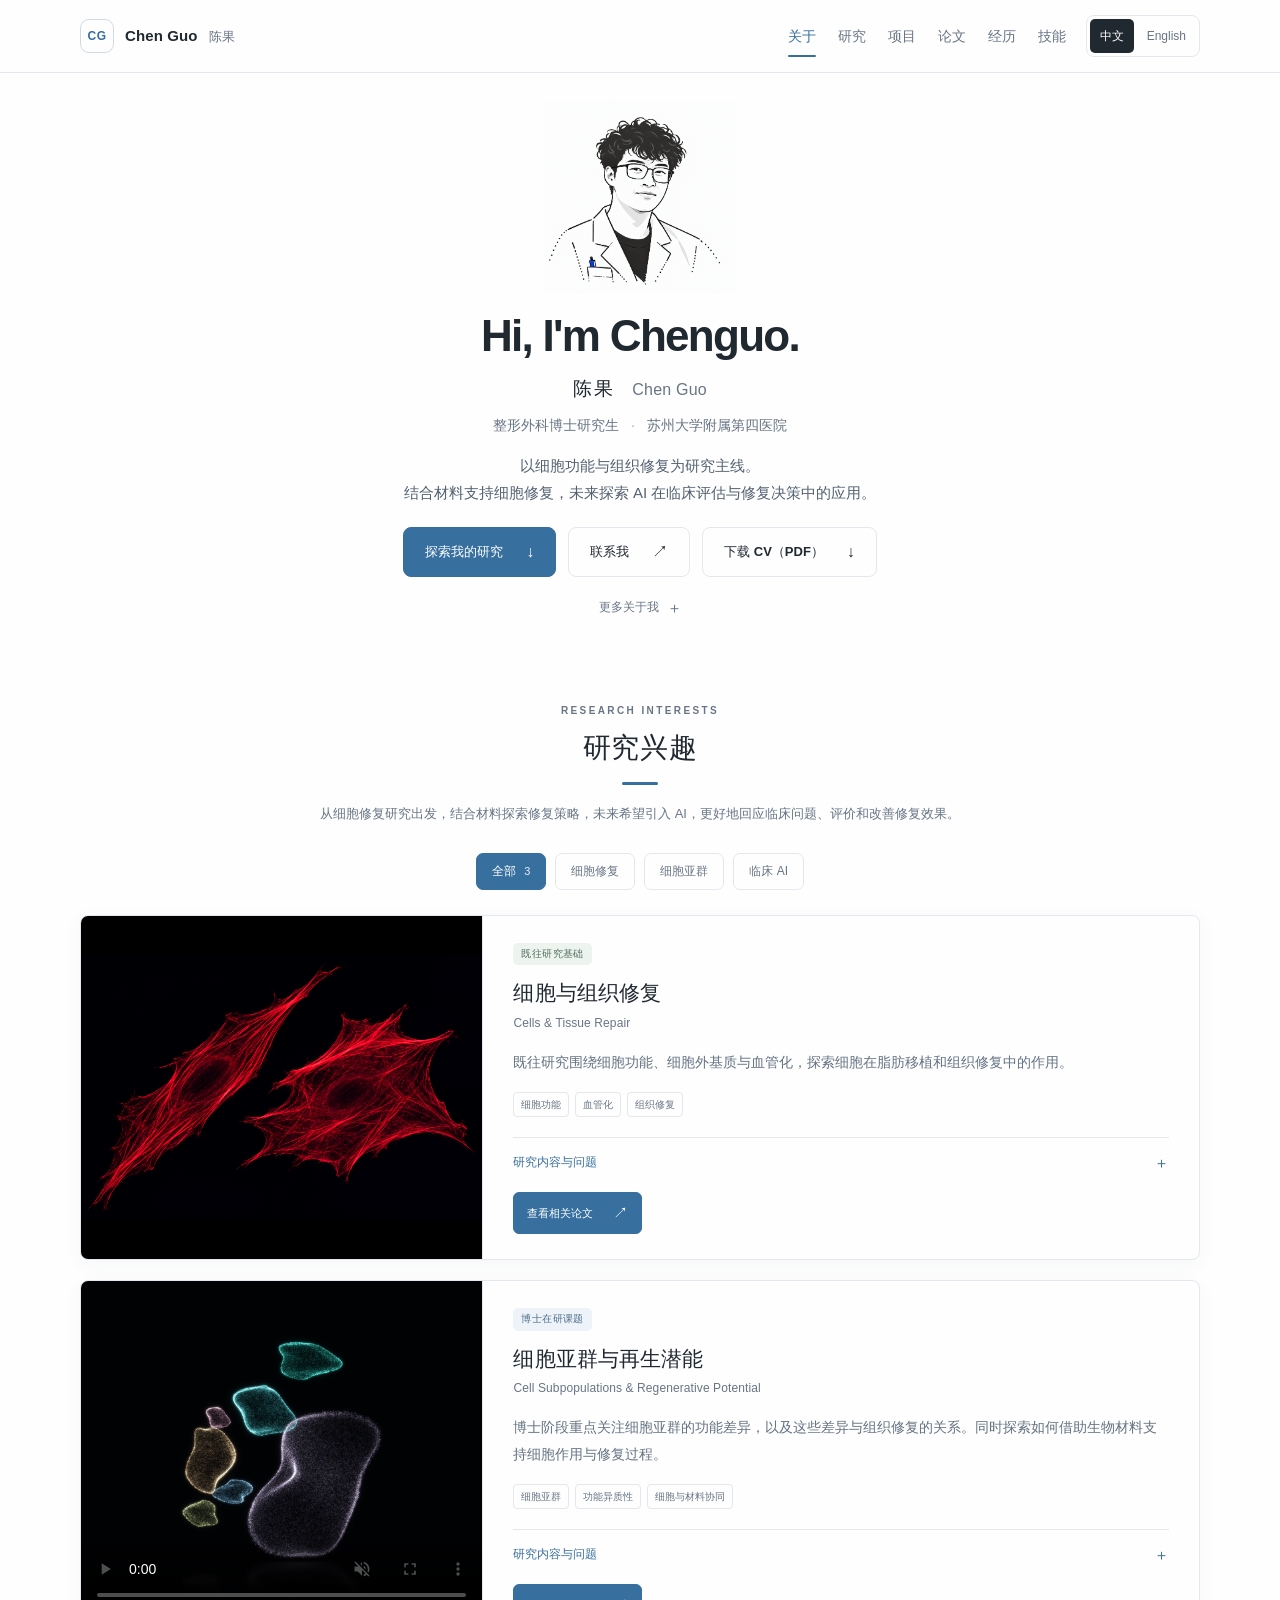
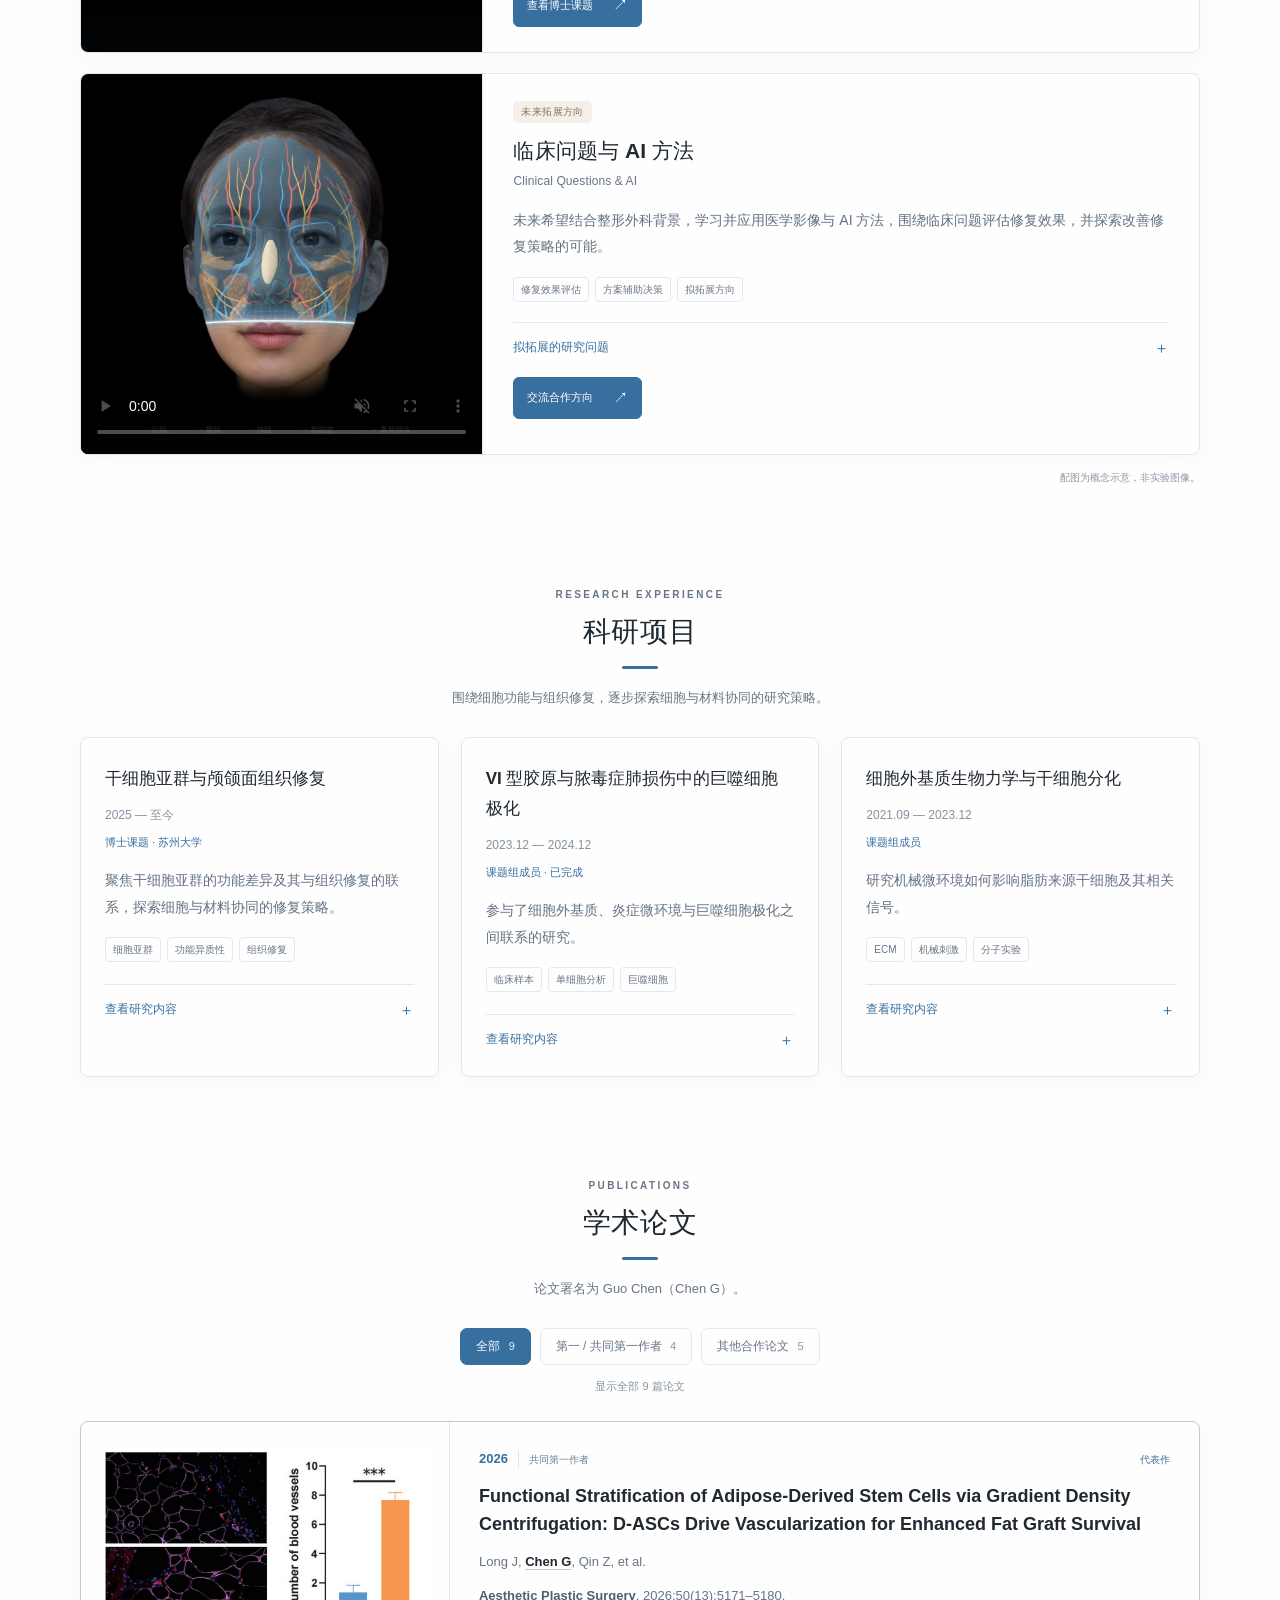
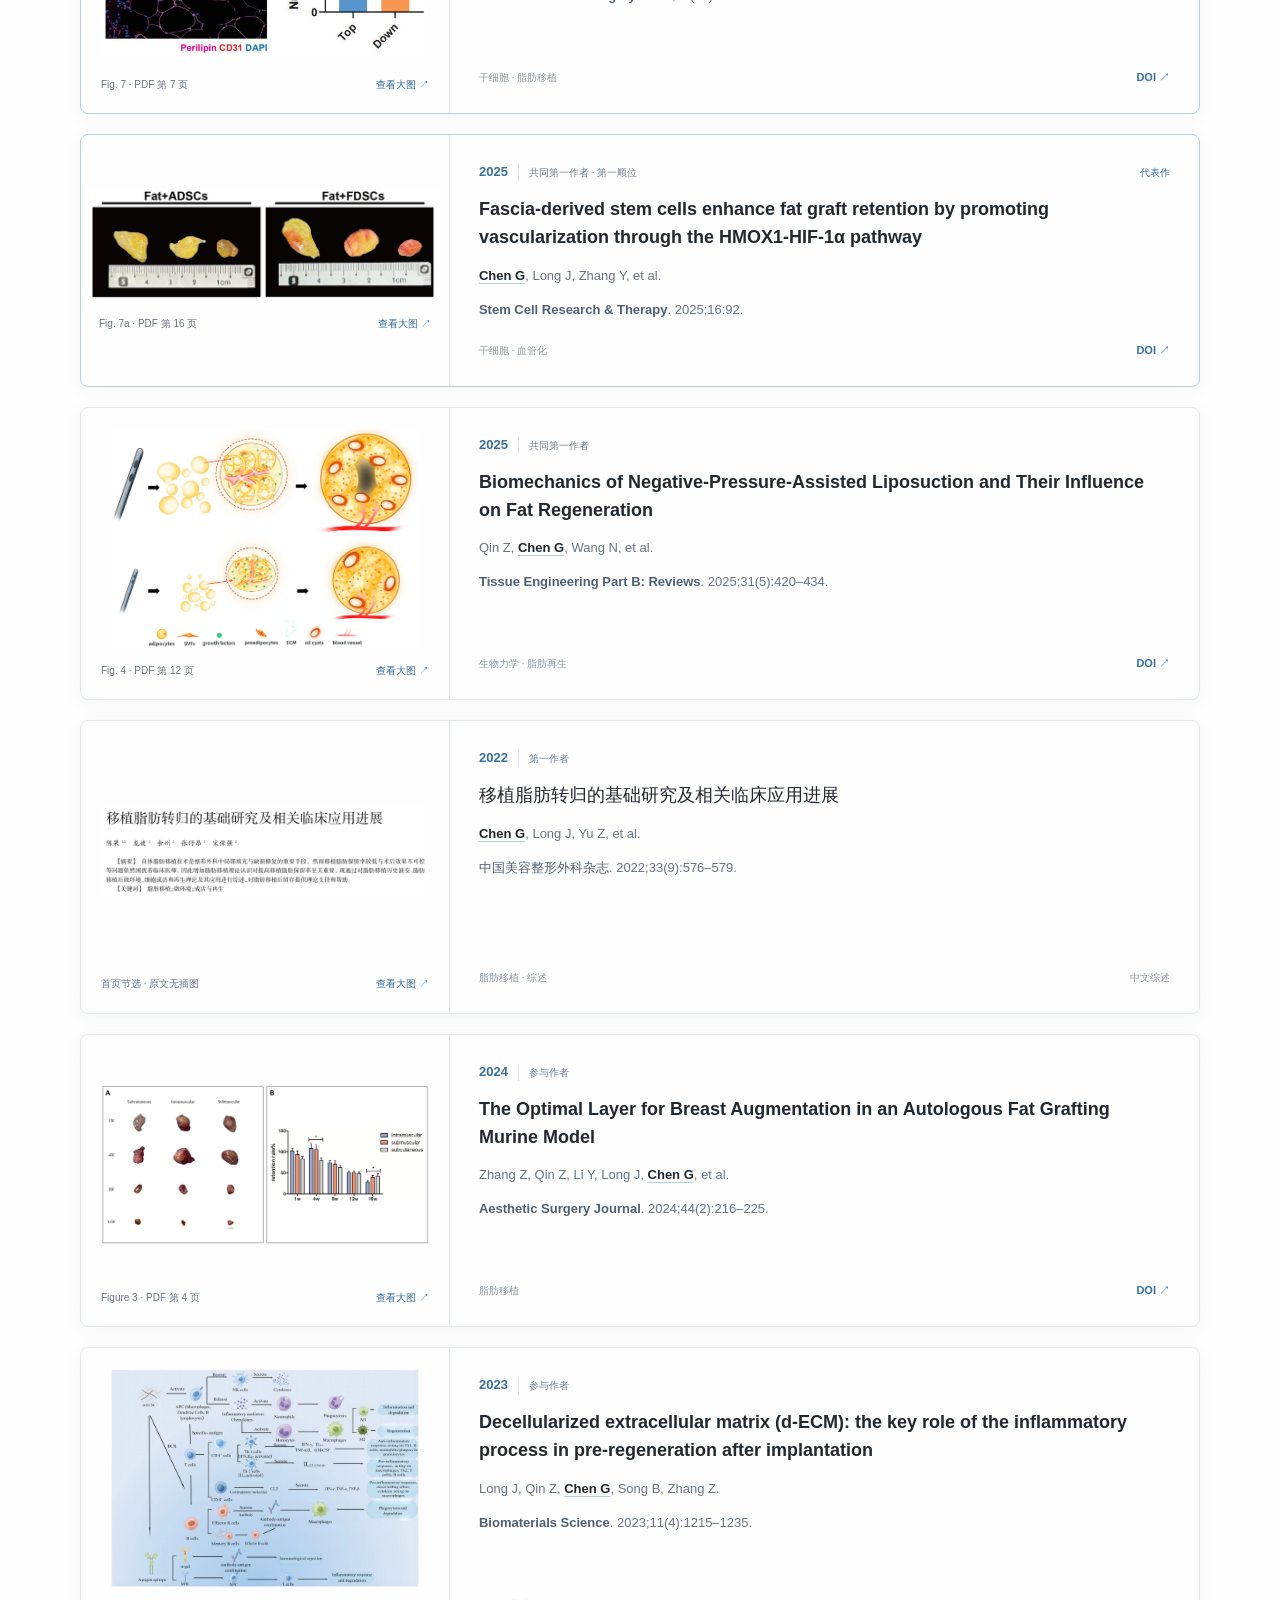
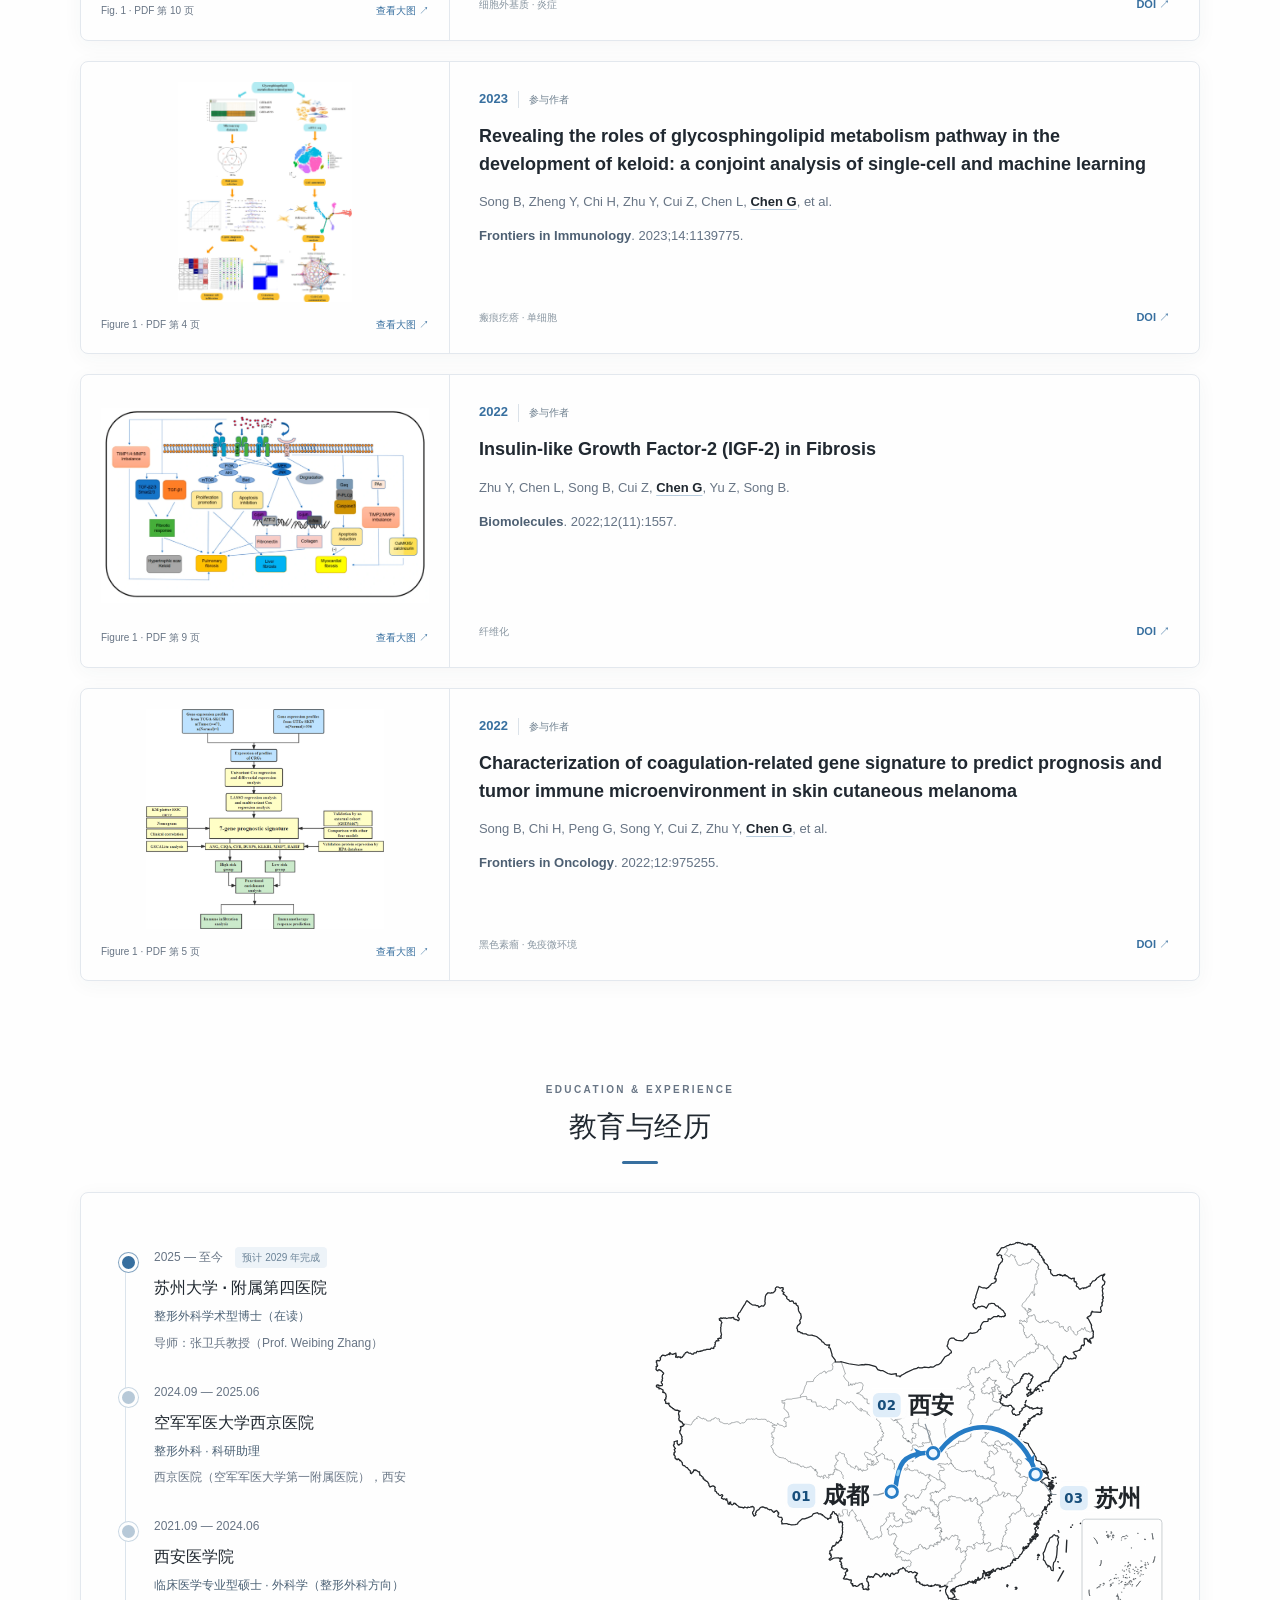
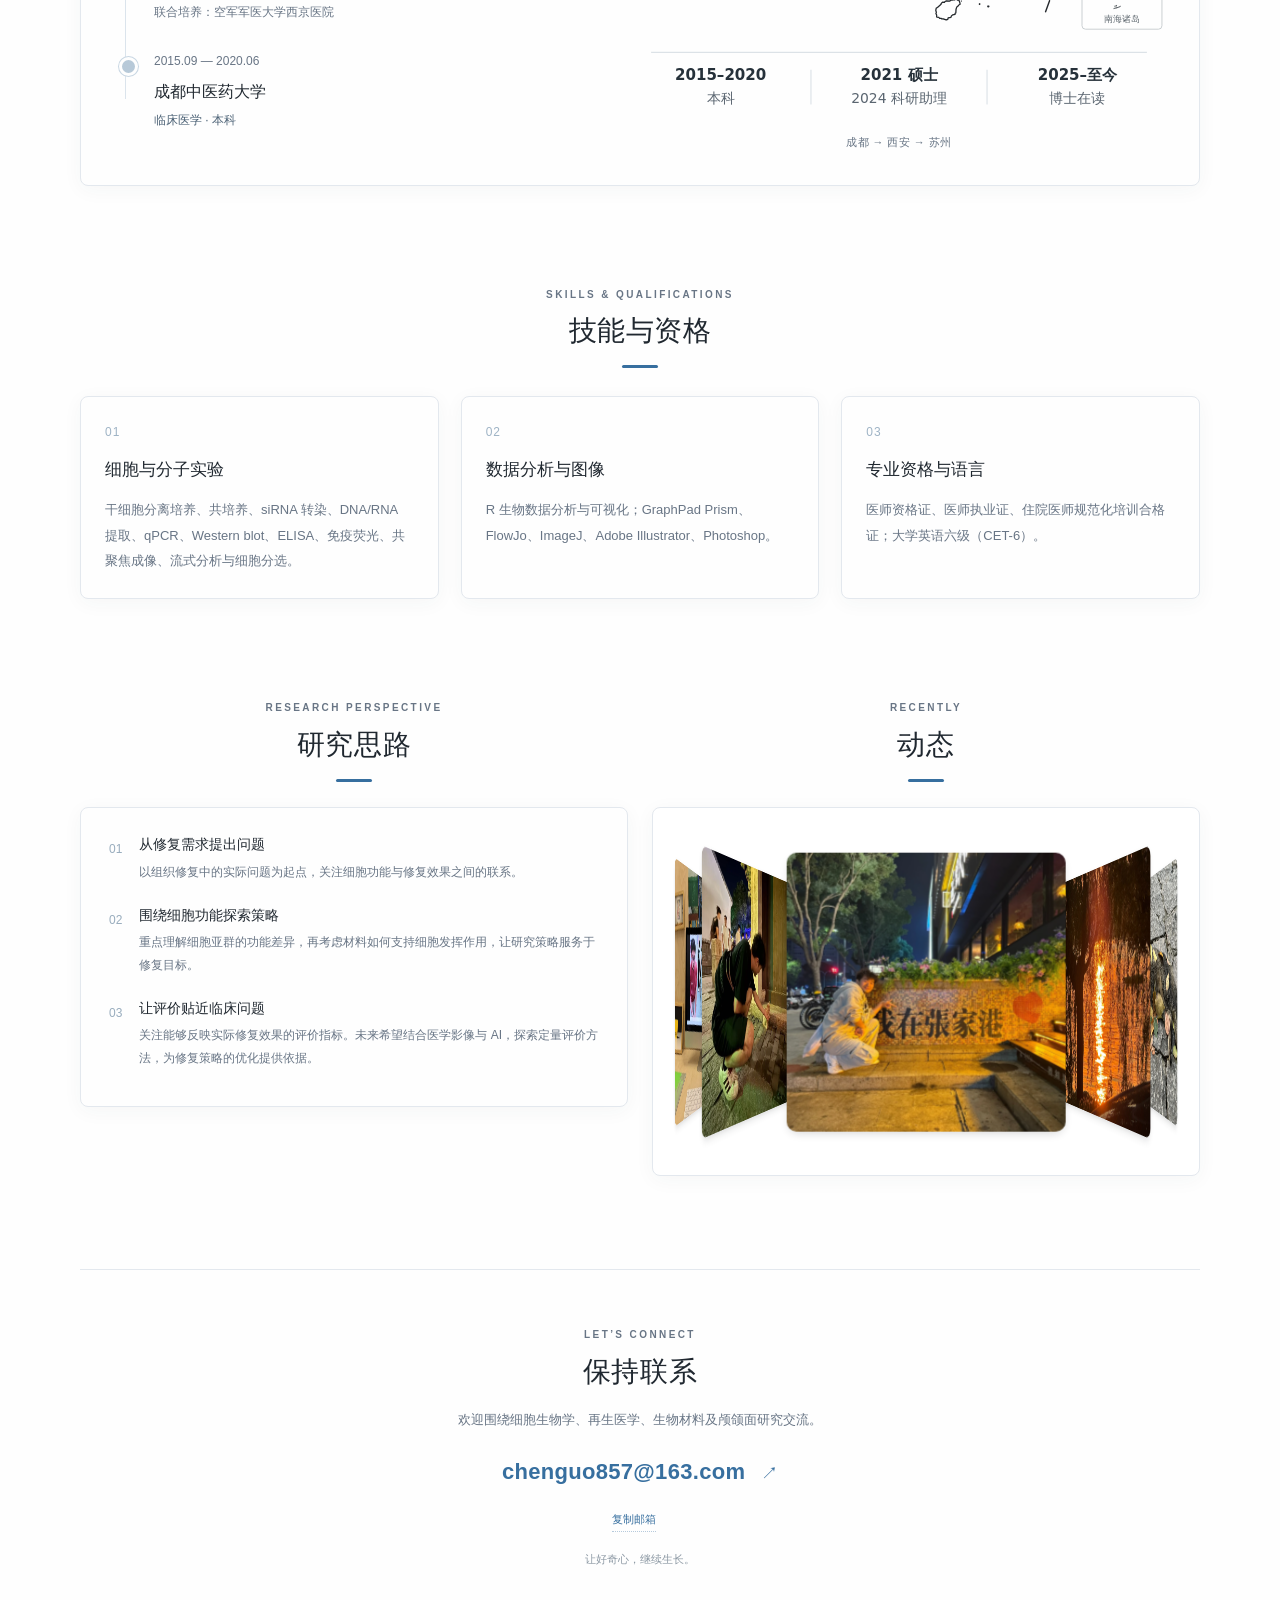
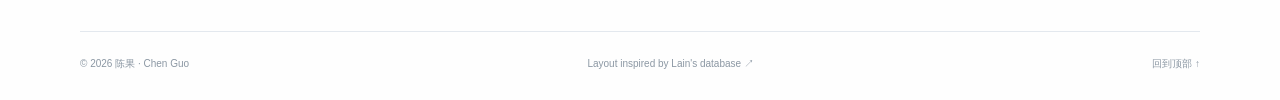
==== commit 60ccb67b: "Publish the five-photo carousel on the Chinese and English homepages" ====
--- a/index.html
+++ b/index.html
@@ -4,6 +4,7 @@
 <meta name="description" content="陈果 Chen Guo，苏州大学附属第四医院整形外科博士研究生。以细胞与组织修复为研究主线，关注细胞亚群与材料支持策略，未来探索医学影像及临床 AI。提供学术论文、教育经历与英文 CV 下载。"><meta name="author" content="陈果 Chen Guo">
 <title>陈果 Chen Guo | Academic Homepage</title><link rel="icon" href="icon.svg" type="image/svg+xml"><link rel="stylesheet" href="style.css?v=20261118-research-media">
 <link rel="alternate" hreflang="zh-CN" href="index.html"><link rel="alternate" hreflang="en" href="en.html">
+<link rel="stylesheet" href="recent-album.css?v=20261119-2">
 </head>
 <body><a class="skip" href="#main">跳至正文</a>
 <header class="site-header"><div class="header-inner"><a class="brand" href="#top" aria-label="陈果 Chen Guo，返回顶部"><span class="brand-mark" aria-hidden="true">CG</span><span>Chen Guo <span class="brand-cn">陈果</span></span></a><nav class="site-nav" aria-label="章节导航"><a href="#about">关于</a><a href="#research">研究</a><a href="#projects">项目</a><a href="#publications">论文</a><a href="#experience">经历</a><a href="#skills">技能</a></nav><nav class="language-switch" aria-label="语言切换"><a href="index.html" lang="zh-CN" hreflang="zh-CN" aria-current="page" data-language-link>中文</a><a href="en.html" lang="en" hreflang="en" aria-label="Switch to English" data-language-link>English</a></nav></div></header>
@@ -42,9 +43,15 @@
 <article class="timeline-entry"><div class="timeline-date">2015.09 — 2020.06</div><div><h3>成都中医药大学</h3><p class="position">临床医学 · 本科</p></div></article>
 </div><figure class="experience-map"><img src="images/education-journey.svg?v=20261116-emphasis" width="480" height="430" loading="lazy" decoding="async" alt="教育与科研经历路线：中国地图上用蓝色箭头依次连接成都、西安和苏州。2015至2020年在成都读本科；2021年赴西安读硕士，2024年在西京医院任科研助理；2025年赴苏州读博士。"><figcaption>成都 → 西安 → 苏州</figcaption></figure></div></section>
 <section class="section container" id="skills" aria-labelledby="skills-title"><div class="section-heading"><p class="section-kicker" lang="en">SKILLS &amp; QUALIFICATIONS</p><h2 id="skills-title">技能与资格</h2></div><dl class="skill-grid"><div class="card skill-card"><span class="skill-index" aria-hidden="true">01</span><dt>细胞与分子实验</dt><dd>干细胞分离培养、共培养、siRNA 转染、DNA/RNA 提取、qPCR、Western blot、ELISA、免疫荧光、共聚焦成像、流式分析与细胞分选。</dd></div><div class="card skill-card"><span class="skill-index" aria-hidden="true">02</span><dt>数据分析与图像</dt><dd>R 生物数据分析与可视化；GraphPad Prism、FlowJo、ImageJ、Adobe Illustrator、Photoshop。</dd></div><div class="card skill-card"><span class="skill-index" aria-hidden="true">03</span><dt>专业资格与语言</dt><dd>医师资格证、医师执业证、住院医师规范化培训合格证；大学英语六级（CET-6）。</dd></div></dl></section>
-<div class="container supplementary-grid"><section class="section compact-section" id="perspective" aria-labelledby="perspective-title"><div class="section-heading"><p class="section-kicker" lang="en">RESEARCH PERSPECTIVE</p><h2 id="perspective-title">研究思路</h2></div><div class="card supplementary-card"><div class="perspective-list"><div><span class="step">01</span><div><h3>从修复需求提出问题</h3><p>以组织修复中的实际问题为起点，关注细胞功能与修复效果之间的联系。</p></div></div><div><span class="step">02</span><div><h3>围绕细胞功能探索策略</h3><p>重点理解细胞亚群的功能差异，再考虑材料如何支持细胞发挥作用，让研究策略服务于修复目标。</p></div></div><div><span class="step">03</span><div><h3>让评价贴近临床问题</h3><p>关注能够反映实际修复效果的评价指标。未来希望结合医学影像与 AI，探索定量评价方法，为修复策略的优化提供依据。</p></div></div></div></div></section><section class="section compact-section" id="news" aria-labelledby="news-title"><div class="section-heading"><p class="section-kicker" lang="en">RECENTLY</p><h2 id="news-title">动态</h2></div><div class="card supplementary-card"><ul class="news-list"><li><time datetime="2026-10">2026.10</time><span>个人学术主页更新，整理教育经历、研究工作与论文。</span></li><li><time datetime="2026">2026</time><span>以共同第一作者发表脂肪来源干细胞功能分层研究，发表于 <em>Aesthetic Plastic Surgery</em>。</span></li><li><time datetime="2025">2025</time><span>进入苏州大学附属第四医院整形外科，开始博士阶段研究。</span></li></ul></div></section></div>
+<div class="container supplementary-grid"><section class="section compact-section" id="perspective" aria-labelledby="perspective-title"><div class="section-heading"><p class="section-kicker" lang="en">RESEARCH PERSPECTIVE</p><h2 id="perspective-title">研究思路</h2></div><div class="card supplementary-card"><div class="perspective-list"><div><span class="step">01</span><div><h3>从修复需求提出问题</h3><p>以组织修复中的实际问题为起点，关注细胞功能与修复效果之间的联系。</p></div></div><div><span class="step">02</span><div><h3>围绕细胞功能探索策略</h3><p>重点理解细胞亚群的功能差异，再考虑材料如何支持细胞发挥作用，让研究策略服务于修复目标。</p></div></div><div><span class="step">03</span><div><h3>让评价贴近临床问题</h3><p>关注能够反映实际修复效果的评价指标。未来希望结合医学影像与 AI，探索定量评价方法，为修复策略的优化提供依据。</p></div></div></div></div></section><section class="section compact-section" id="news" aria-labelledby="news-title"><div class="section-heading"><p class="section-kicker" lang="en">RECENTLY</p><h2 id="news-title">动态</h2></div><div class="card supplementary-card album-card"><div class="album-stage" role="group" aria-label="生活相册" data-photo-album>
+<button type="button" class="album-cover" data-slot="0" style="--crop: 30% 50%" data-photo-label="张家港街头的夜景" aria-label="张家港街头的夜景 · 查看照片" tabindex="0"><img src="images/recent/01.webp" alt="" draggable="false" decoding="async" loading="lazy"></button>
+<button type="button" class="album-cover" data-slot="1" style="--crop: 50% 56%" data-photo-label="树影间的落日倒映在水面" aria-label="树影间的落日倒映在水面 · 查看照片" tabindex="-1"><img src="images/recent/02.webp" alt="" draggable="false" decoding="async" loading="lazy"></button>
+<button type="button" class="album-cover" data-slot="2" style="--crop: 38% 50%" data-photo-label="落叶旁熟睡的猫" aria-label="落叶旁熟睡的猫 · 查看照片" tabindex="-1"><img src="images/recent/03.webp" alt="" draggable="false" decoding="async" loading="lazy"></button>
+<button type="button" class="album-cover" data-slot="-2" style="--crop: 82% 50%" data-photo-label="书桌上的电脑屏幕" aria-label="书桌上的电脑屏幕 · 查看照片" tabindex="-1"><img src="images/recent/04.webp" alt="" draggable="false" decoding="async" loading="lazy"></button>
+<button type="button" class="album-cover" data-slot="-1" style="--crop: 50% 70%" data-photo-label="夜色中蹲在门边的人" aria-label="夜色中蹲在门边的人 · 查看照片" tabindex="-1"><img src="images/recent/05.webp" alt="" draggable="false" decoding="async" loading="lazy"></button>
+</div></div></section></div>
 <section class="contact container" id="contact" aria-labelledby="contact-title"><p class="section-kicker" lang="en">LET’S CONNECT</p><h2 id="contact-title">保持联系</h2><p>欢迎围绕细胞生物学、再生医学、生物材料及颅颌面研究交流。</p><a class="contact-email" href="mailto:chenguo857@163.com">chenguo857@163.com <span aria-hidden="true">↗</span></a><div class="email-line"><button type="button" id="copy-email" aria-label="复制邮箱 chenguo857@163.com">复制邮箱</button><span id="copy-status" role="status" aria-live="polite"></span></div>
 <p class="signoff">让好奇心，继续生长。</p></section>
 </main><footer class="container"><span>© 2026 陈果 · Chen Guo</span><a href="https://lain-ego0.github.io/" target="_blank" rel="noopener noreferrer">Layout inspired by Lain's database ↗</a><a href="#top">回到顶部 ↑</a></footer>
 <dialog class="figure-dialog" id="figure-dialog" aria-labelledby="figure-dialog-title" aria-describedby="figure-paper-title"><div class="figure-dialog-header"><h2 id="figure-dialog-title">论文原图</h2><button class="figure-close" type="button" autofocus>关闭 <span aria-hidden="true">×</span></button></div><img class="figure-dialog-image" alt=""><div class="figure-dialog-footer"><p id="figure-paper-title"></p><p id="figure-description"></p><div class="figure-dialog-actions"><a id="figure-source" target="_blank" rel="noopener noreferrer">查看论文 DOI ↗</a><a id="figure-original" target="_blank" rel="noopener noreferrer">打开原尺寸图片 ↗</a></div></div></dialog>
-<script src="app.js?v=20261116-bilingual-2"></script></body></html>+<script src="app.js?v=20261116-bilingual-2"></script><script src="recent-album.js?v=20261119-2"></script></body></html>
--- a/recent-album.css
+++ b/recent-album.css
@@ -0,0 +1,54 @@
+#news .album-card {
+  display: grid;
+  align-items: center;
+  padding: clamp(12px, 2vw, 23px) 5px;
+  background: #fff;
+  overflow: hidden;
+}
+html[lang="en"] #news .section-kicker { display: block; }
+
+.album-stage {
+  position: relative;
+  width: 100%;
+  aspect-ratio: 1.67;
+  isolation: isolate;
+  touch-action: pan-y pinch-zoom;
+  -webkit-tap-highlight-color: transparent;
+}
+.album-cover {
+  appearance: none;
+  position: absolute;
+  left: 50%;
+  top: 50%;
+  width: 52%;
+  aspect-ratio: 1;
+  display: block;
+  margin: 0;
+  padding: 0;
+  border: 0;
+  border-radius: clamp(6px, 1vw, 10px);
+  background: transparent;
+  box-shadow: 0 4px 11px -4px rgba(19, 23, 27, .23);
+  user-select: none;
+  -webkit-user-select: none;
+  cursor: pointer;
+  transform: translate(-50%, -50%) translateX(var(--x, 0%)) perspective(750px) rotateY(var(--yaw, 0deg)) scale(var(--scale, 1));
+}
+/* Match the first resting pose while the script loads. */
+.album-cover[data-slot="0"]  { z-index: 3; }
+.album-cover[data-slot="-1"] { --x: -62%; --yaw: 69deg; --scale: .89; z-index: 2; }
+.album-cover[data-slot="1"]  { --x:  62%; --yaw: -69deg; --scale: .89; z-index: 2; }
+.album-cover[data-slot="-2"] { --x: -80%; --yaw: 78deg; --scale: .82; z-index: 1; }
+.album-cover[data-slot="2"]  { --x:  80%; --yaw: -78deg; --scale: .82; z-index: 1; }
+.album-cover img {
+  display: block;
+  width: 100%;
+  height: 100%;
+  border-radius: inherit;
+  object-fit: cover;
+  object-position: var(--crop, 50% 50%);
+  pointer-events: none;
+}
+.album-cover:focus-visible { outline: 3px solid #42749b; outline-offset: 3px; }
+.album-stage[data-moving] .album-cover { will-change: transform, opacity; }
+.album-stage[data-dragging] .album-cover { cursor: grabbing; }
